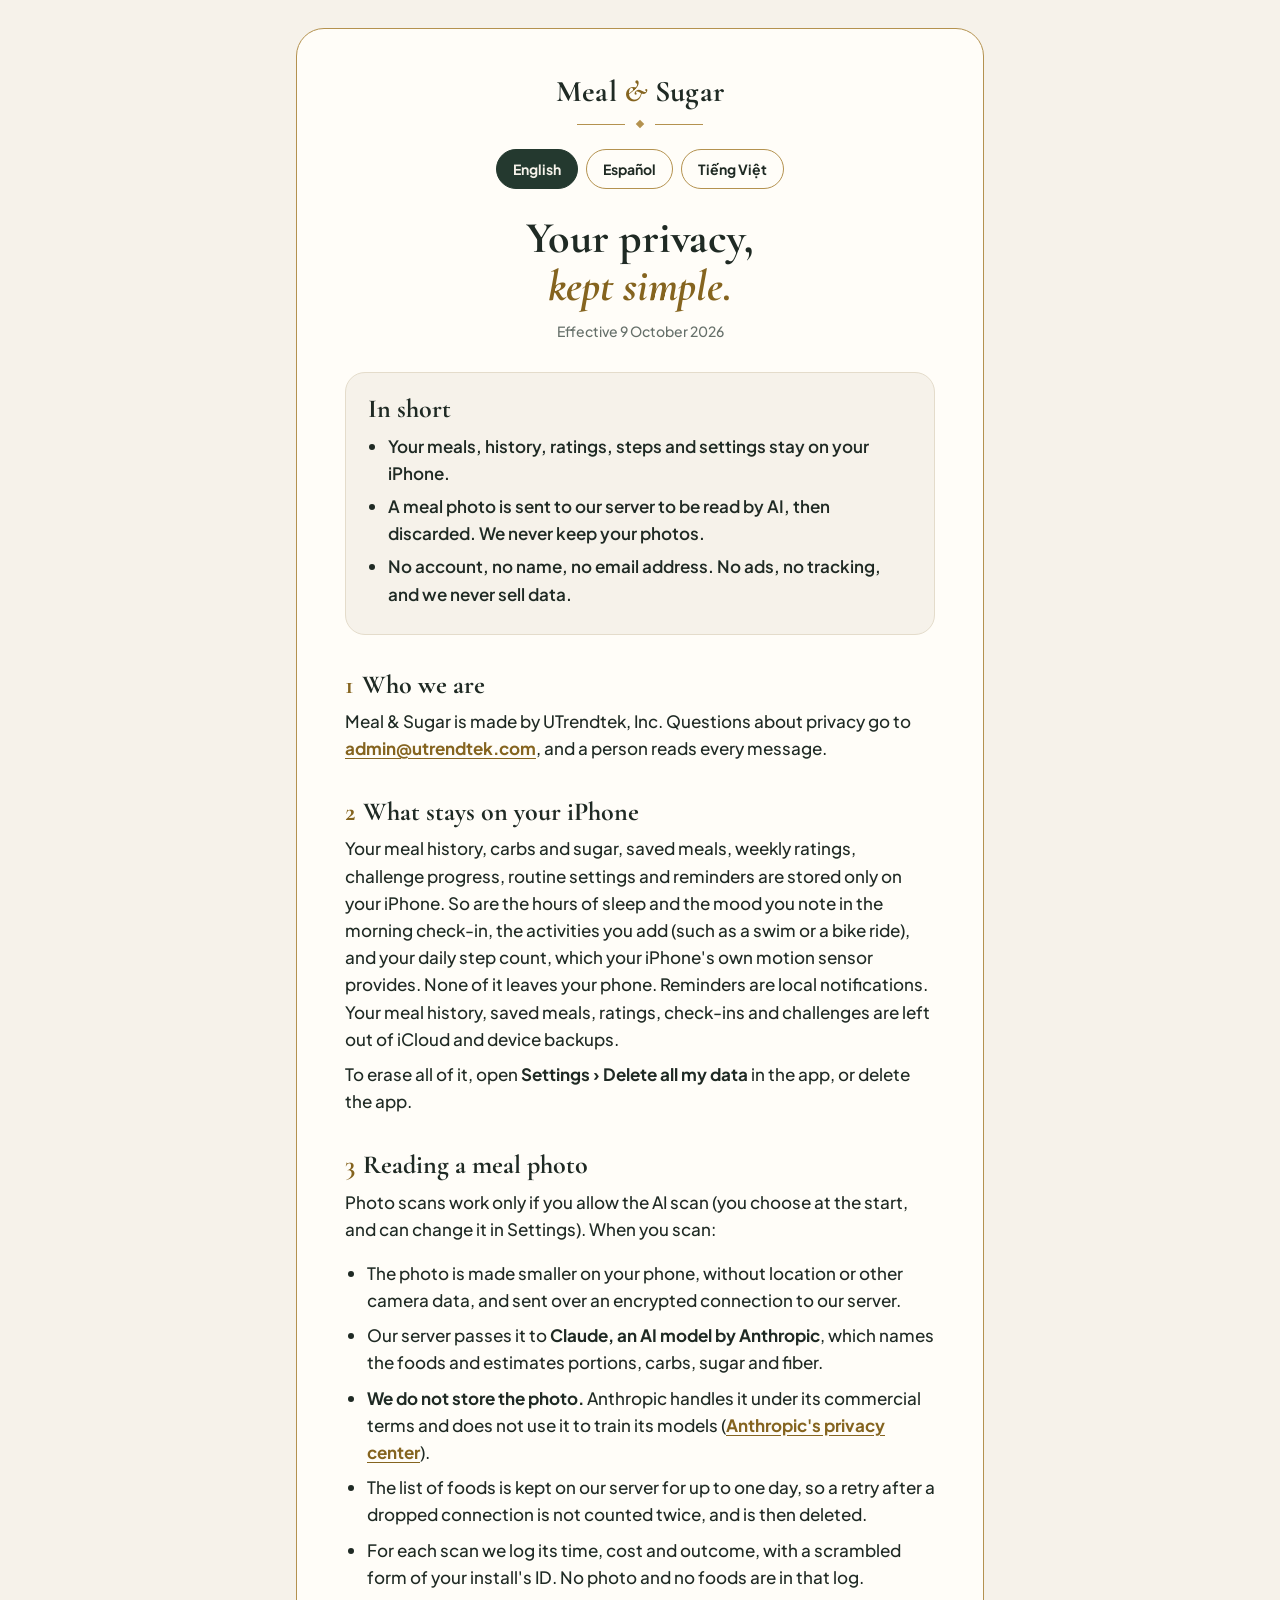
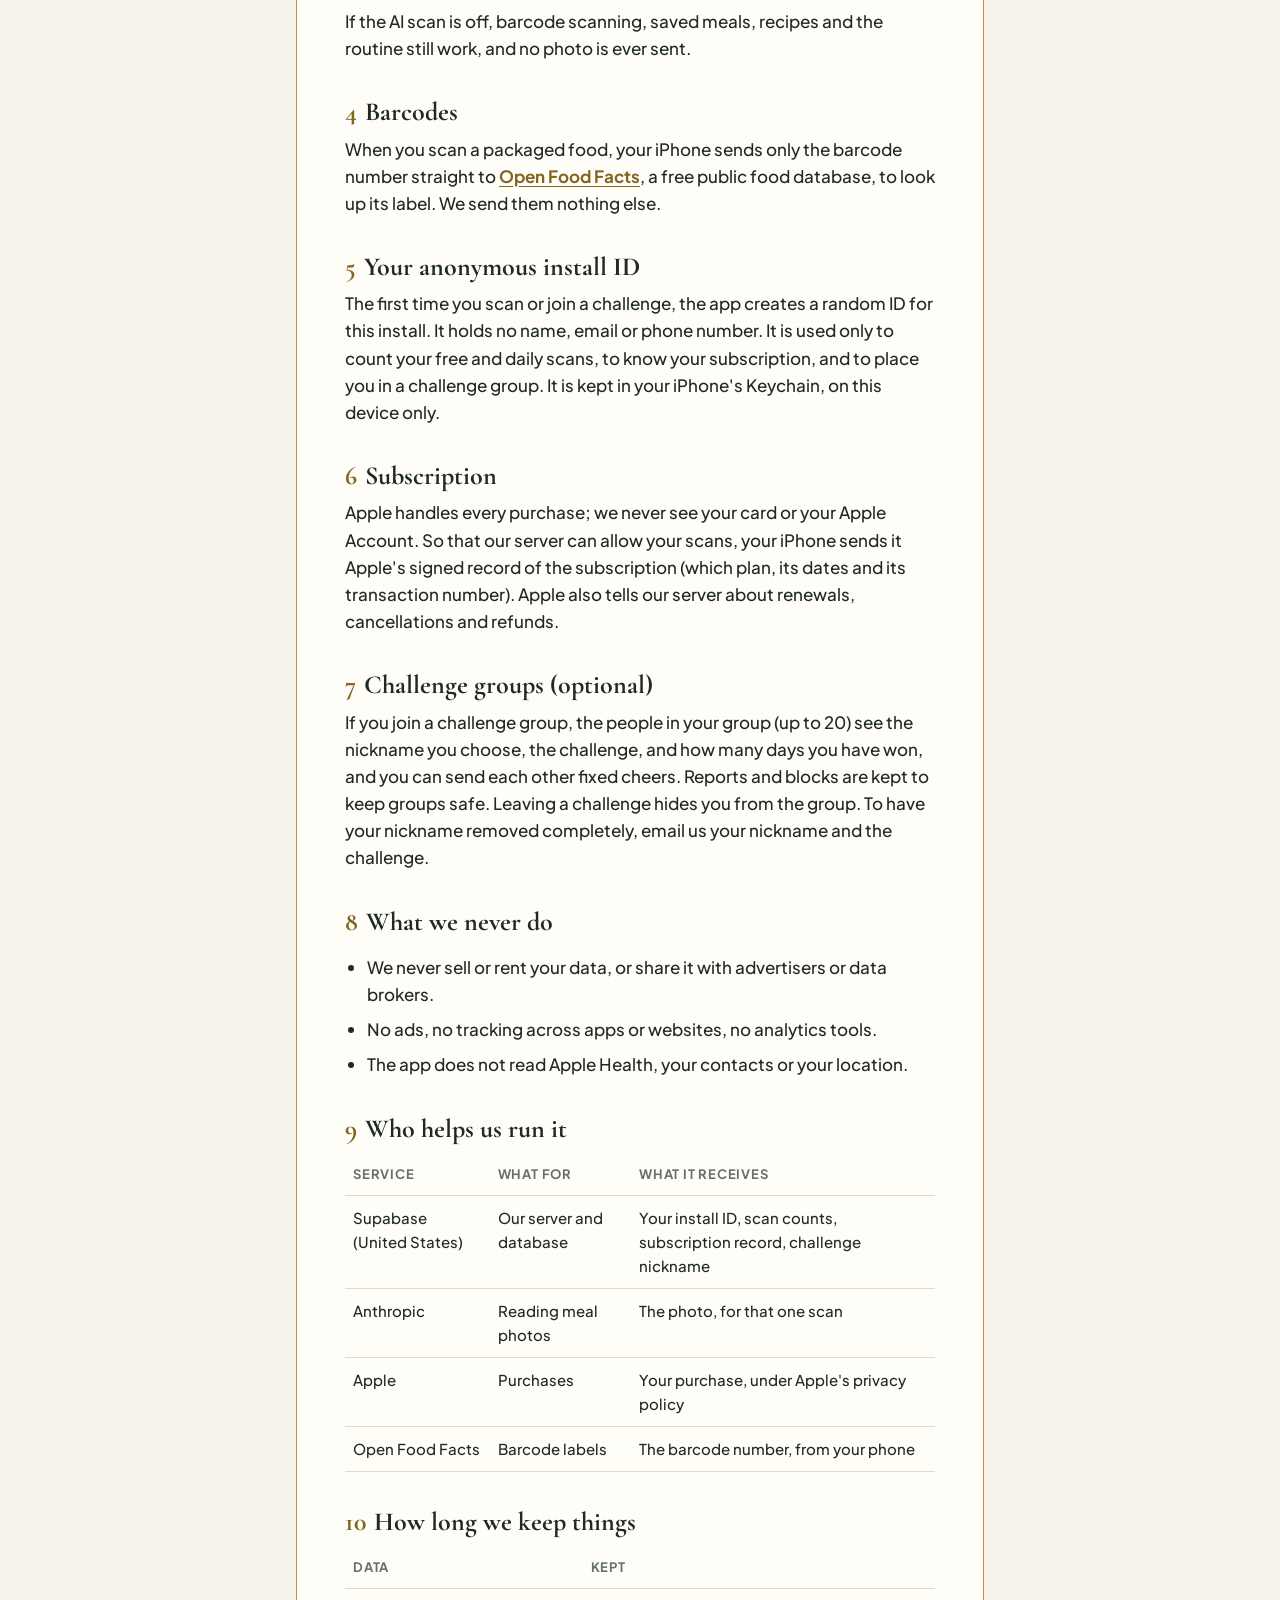
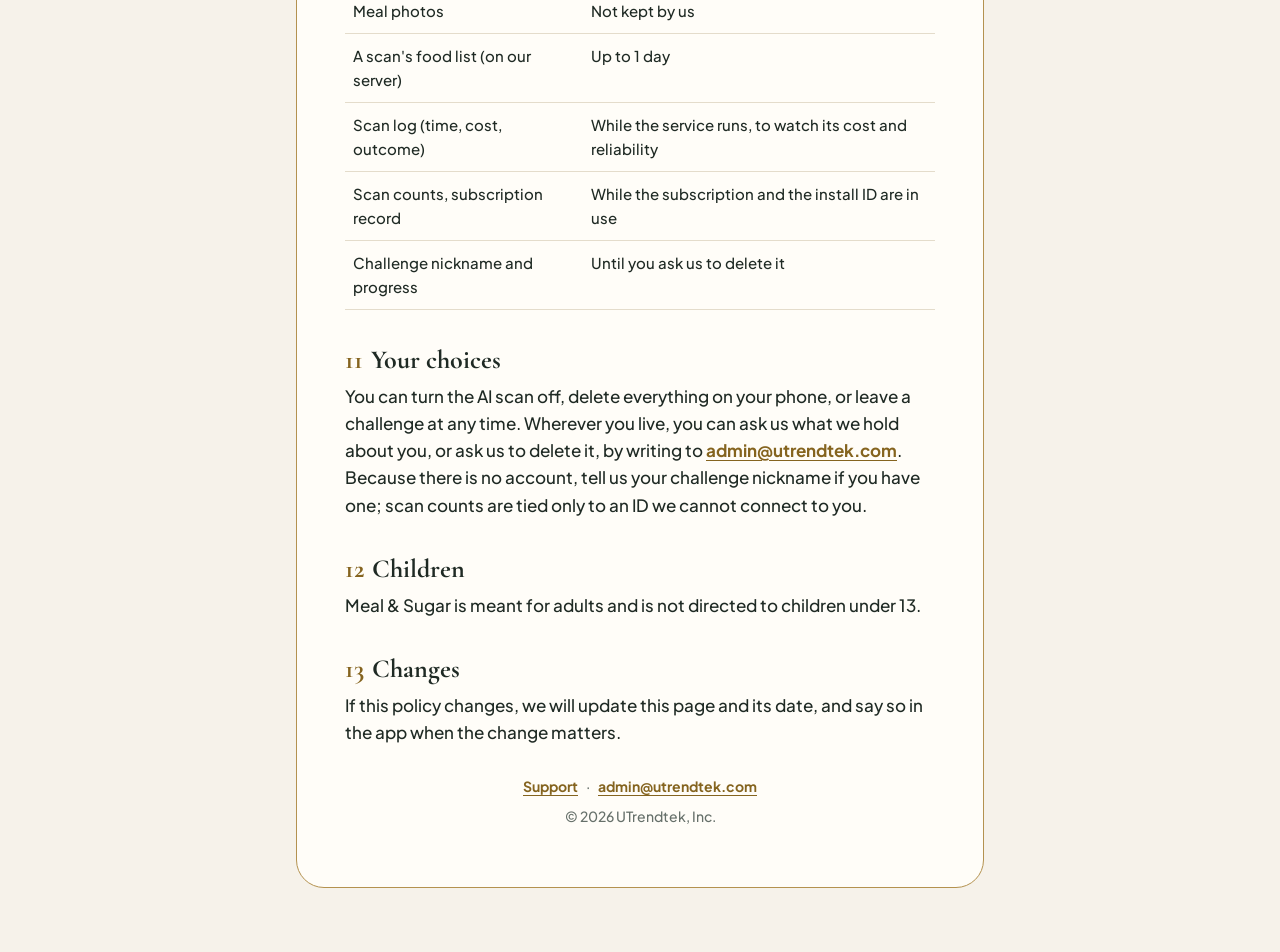
==== index.html @ cd270801 "Privacy: activities added by hand stay on the phone Co-Authored-By: Claude Opus 5.5 <noreply@anthrop" ====
<!doctype html>
<html lang="en">
<head>
<meta charset="utf-8">
<meta name="viewport" content="width=device-width, initial-scale=1">
<title>Meal & Sugar Privacy</title>
<meta name="description" content="How Meal & Sugar handles your meals, photos and purchases. Most of it never leaves your iPhone.">
<link rel="preconnect" href="https://fonts.googleapis.com">
<link rel="preconnect" href="https://fonts.gstatic.com" crossorigin>
<link href="https://fonts.googleapis.com/css2?family=Cormorant+Garamond:ital,wght@0,600;0,700;1,600;1,700&family=Plus+Jakarta+Sans:wght@500;600;700&display=swap" rel="stylesheet">
<link rel="stylesheet" href="style.css">
</head>
<body>
<main class="page">
<div class="frame">
  <p class="wordmark">Meal <span class="amp">&amp;</span> Sugar</p>
  <div class="ornament" aria-hidden="true"><span></span><i></i><span></span></div>

  <nav class="langs" aria-label="Language">
    <button type="button" data-lang="en" aria-pressed="true">English</button>
    <button type="button" data-lang="es" aria-pressed="false">Español</button>
    <button type="button" data-lang="vi" aria-pressed="false">Tiếng Việt</button>
  </nav>

  <!-- ============================ ENGLISH ============================ -->
  <article lang="en" data-lang="en">
    <h1>Your privacy, <em>kept simple.</em></h1>
    <p class="updated">Effective 9 October 2026</p>

    <section class="summary">
      <h2>In short</h2>
      <ul>
        <li>Your meals, history, ratings, steps and settings stay on your iPhone.</li>
        <li>A meal photo is sent to our server to be read by AI, then discarded. We never keep your photos.</li>
        <li>No account, no name, no email address. No ads, no tracking, and we never sell data.</li>
      </ul>
    </section>

    <h2><span class="n">1</span>Who we are</h2>
    <p>Meal &amp; Sugar is made by UTrendtek, Inc. Questions about privacy go to <a href="mailto:admin@utrendtek.com?subject=Meal%20%26%20Sugar%20privacy">admin@utrendtek.com</a>, and a person reads every message.</p>

    <h2><span class="n">2</span>What stays on your iPhone</h2>
    <p>Your meal history, carbs and sugar, saved meals, weekly ratings, challenge progress, routine settings and reminders are stored only on your iPhone. So are the hours of sleep and the mood you note in the morning check-in, the activities you add (such as a swim or a bike ride), and your daily step count, which your iPhone's own motion sensor provides. None of it leaves your phone. Reminders are local notifications. Your meal history, saved meals, ratings, check-ins and challenges are left out of iCloud and device backups.</p>
    <p>To erase all of it, open <strong>Settings › Delete all my data</strong> in the app, or delete the app.</p>

    <h2><span class="n">3</span>Reading a meal photo</h2>
    <p>Photo scans work only if you allow the AI scan (you choose at the start, and can change it in Settings). When you scan:</p>
    <ul>
      <li>The photo is made smaller on your phone, without location or other camera data, and sent over an encrypted connection to our server.</li>
      <li>Our server passes it to <strong>Claude, an AI model by Anthropic</strong>, which names the foods and estimates portions, carbs, sugar and fiber.</li>
      <li><strong>We do not store the photo.</strong> Anthropic handles it under its commercial terms and does not use it to train its models (<a href="https://privacy.anthropic.com" rel="noopener">Anthropic's privacy center</a>).</li>
      <li>The list of foods is kept on our server for up to one day, so a retry after a dropped connection is not counted twice, and is then deleted.</li>
      <li>For each scan we log its time, cost and outcome, with a scrambled form of your install's ID. No photo and no foods are in that log.</li>
    </ul>
    <p>If the AI scan is off, barcode scanning, saved meals, recipes and the routine still work, and no photo is ever sent.</p>

    <h2><span class="n">4</span>Barcodes</h2>
    <p>When you scan a packaged food, your iPhone sends only the barcode number straight to <a href="https://world.openfoodfacts.org/privacy" rel="noopener">Open Food Facts</a>, a free public food database, to look up its label. We send them nothing else.</p>

    <h2><span class="n">5</span>Your anonymous install ID</h2>
    <p>The first time you scan or join a challenge, the app creates a random ID for this install. It holds no name, email or phone number. It is used only to count your free and daily scans, to know your subscription, and to place you in a challenge group. It is kept in your iPhone's Keychain, on this device only.</p>

    <h2><span class="n">6</span>Subscription</h2>
    <p>Apple handles every purchase; we never see your card or your Apple Account. So that our server can allow your scans, your iPhone sends it Apple's signed record of the subscription (which plan, its dates and its transaction number). Apple also tells our server about renewals, cancellations and refunds.</p>

    <h2><span class="n">7</span>Challenge groups (optional)</h2>
    <p>If you join a challenge group, the people in your group (up to 20) see the nickname you choose, the challenge, and how many days you have won, and you can send each other fixed cheers. Reports and blocks are kept to keep groups safe. Leaving a challenge hides you from the group. To have your nickname removed completely, email us your nickname and the challenge.</p>

    <h2><span class="n">8</span>What we never do</h2>
    <ul>
      <li>We never sell or rent your data, or share it with advertisers or data brokers.</li>
      <li>No ads, no tracking across apps or websites, no analytics tools.</li>
      <li>The app does not read Apple Health, your contacts or your location.</li>
    </ul>

    <h2><span class="n">9</span>Who helps us run it</h2>
    <table>
      <tr><th>Service</th><th>What for</th><th>What it receives</th></tr>
      <tr><td>Supabase (United States)</td><td>Our server and database</td><td>Your install ID, scan counts, subscription record, challenge nickname</td></tr>
      <tr><td>Anthropic</td><td>Reading meal photos</td><td>The photo, for that one scan</td></tr>
      <tr><td>Apple</td><td>Purchases</td><td>Your purchase, under Apple's privacy policy</td></tr>
      <tr><td>Open Food Facts</td><td>Barcode labels</td><td>The barcode number, from your phone</td></tr>
    </table>

    <h2><span class="n">10</span>How long we keep things</h2>
    <table>
      <tr><th>Data</th><th>Kept</th></tr>
      <tr><td>Meal photos</td><td>Not kept by us</td></tr>
      <tr><td>A scan's food list (on our server)</td><td>Up to 1 day</td></tr>
      <tr><td>Scan log (time, cost, outcome)</td><td>While the service runs, to watch its cost and reliability</td></tr>
      <tr><td>Scan counts, subscription record</td><td>While the subscription and the install ID are in use</td></tr>
      <tr><td>Challenge nickname and progress</td><td>Until you ask us to delete it</td></tr>
    </table>

    <h2><span class="n">11</span>Your choices</h2>
    <p>You can turn the AI scan off, delete everything on your phone, or leave a challenge at any time. Wherever you live, you can ask us what we hold about you, or ask us to delete it, by writing to <a href="mailto:admin@utrendtek.com?subject=Meal%20%26%20Sugar%20privacy">admin@utrendtek.com</a>. Because there is no account, tell us your challenge nickname if you have one; scan counts are tied only to an ID we cannot connect to you.</p>

    <h2><span class="n">12</span>Children</h2>
    <p>Meal &amp; Sugar is meant for adults and is not directed to children under 13.</p>

    <h2><span class="n">13</span>Changes</h2>
    <p>If this policy changes, we will update this page and its date, and say so in the app when the change matters.</p>
  </article>

  <!-- ============================ ESPAÑOL ============================ -->
  <article lang="es" data-lang="es" hidden>
    <h1>Tu privacidad, <em>sin complicaciones.</em></h1>
    <p class="updated">Vigente desde el 9 de octubre de 2026</p>

    <section class="summary">
      <h2>En resumen</h2>
      <ul>
        <li>Tus comidas, historial, valoraciones, pasos y ajustes se quedan en tu iPhone.</li>
        <li>La foto de una comida se envía a nuestro servidor para que la lea una IA y luego se descarta. Nunca guardamos tus fotos.</li>
        <li>Sin cuenta, sin nombre, sin correo. Sin anuncios, sin rastreo, y nunca vendemos datos.</li>
      </ul>
    </section>

    <h2><span class="n">1</span>Quiénes somos</h2>
    <p>Meal &amp; Sugar es de UTrendtek, Inc. Escríbenos sobre privacidad a <a href="mailto:admin@utrendtek.com?subject=Meal%20%26%20Sugar%20privacidad">admin@utrendtek.com</a>; una persona lee cada mensaje.</p>

    <h2><span class="n">2</span>Lo que se queda en tu iPhone</h2>
    <p>Tu historial de comidas, carbohidratos y azúcar, comidas guardadas, valoraciones semanales, progreso en los retos, ajustes de la rutina y recordatorios se guardan solo en tu iPhone. También las horas de sueño y el ánimo que anotas en el registro de la mañana, las actividades que añades (como nadar o andar en bicicleta) y tus pasos del día, que cuenta el propio sensor de movimiento del iPhone. Nada de esto sale de tu teléfono. Los recordatorios son notificaciones locales. Tu historial, comidas guardadas, valoraciones, registros y retos quedan fuera de iCloud y de las copias de seguridad.</p>
    <p>Para borrarlo todo, abre <strong>Ajustes › Borrar todos mis datos</strong> en la app, o elimina la app.</p>

    <h2><span class="n">3</span>Cómo se lee la foto de una comida</h2>
    <p>El escaneo con foto solo funciona si permites el escaneo con IA (lo eliges al empezar y puedes cambiarlo en Ajustes). Al escanear:</p>
    <ul>
      <li>La foto se reduce en tu teléfono, sin ubicación ni otros datos de la cámara, y se envía cifrada a nuestro servidor.</li>
      <li>Nuestro servidor la pasa a <strong>Claude, un modelo de IA de Anthropic</strong>, que nombra los alimentos y estima porciones, carbohidratos, azúcar y fibra.</li>
      <li><strong>No guardamos la foto.</strong> Anthropic la trata según sus condiciones comerciales y no la usa para entrenar sus modelos (<a href="https://privacy.anthropic.com" rel="noopener">centro de privacidad de Anthropic</a>).</li>
      <li>La lista de alimentos se guarda en nuestro servidor hasta un día, para que un reintento tras una conexión perdida no cuente dos veces, y luego se borra.</li>
      <li>De cada escaneo registramos la hora, el costo y el resultado, con una forma cifrada del ID de tu instalación. Ese registro no contiene fotos ni alimentos.</li>
    </ul>
    <p>Si el escaneo con IA está desactivado, los códigos de barras, las comidas guardadas, las recetas y la rutina siguen funcionando, y nunca se envía una foto.</p>

    <h2><span class="n">4</span>Códigos de barras</h2>
    <p>Al escanear un alimento envasado, tu iPhone envía solo el número del código de barras directamente a <a href="https://world.openfoodfacts.org/privacy" rel="noopener">Open Food Facts</a>, una base de datos pública y gratuita, para consultar su etiqueta. No les enviamos nada más.</p>

    <h2><span class="n">5</span>Tu ID de instalación anónimo</h2>
    <p>La primera vez que escaneas o te unes a un reto, la app crea un ID aleatorio para esta instalación. No contiene nombre, correo ni teléfono. Solo sirve para contar tus escaneos gratuitos y diarios, reconocer tu suscripción y ubicarte en un grupo de reto. Se guarda en el Llavero de tu iPhone, solo en este dispositivo.</p>

    <h2><span class="n">6</span>Suscripción</h2>
    <p>Apple gestiona cada compra; nunca vemos tu tarjeta ni tu cuenta de Apple. Para que nuestro servidor permita tus escaneos, tu iPhone le envía el registro firmado por Apple de la suscripción (qué plan, sus fechas y su número de transacción). Apple también avisa a nuestro servidor de renovaciones, cancelaciones y reembolsos.</p>

    <h2><span class="n">7</span>Grupos de reto (opcional)</h2>
    <p>Si te unes a un grupo de reto, las personas de tu grupo (hasta 20) ven el apodo que elijas, el reto y cuántos días has ganado, y pueden enviarse ánimos predefinidos. Los reportes y bloqueos se guardan para mantener los grupos seguros. Al dejar un reto desapareces del grupo. Para borrar tu apodo por completo, escríbenos con tu apodo y el reto.</p>

    <h2><span class="n">8</span>Lo que nunca hacemos</h2>
    <ul>
      <li>Nunca vendemos ni alquilamos tus datos, ni los compartimos con anunciantes o intermediarios de datos.</li>
      <li>Sin anuncios, sin rastreo entre apps o sitios web, sin herramientas de analítica.</li>
      <li>La app no lee Salud de Apple, tus contactos ni tu ubicación.</li>
    </ul>

    <h2><span class="n">9</span>Quién nos ayuda a funcionar</h2>
    <table>
      <tr><th>Servicio</th><th>Para qué</th><th>Qué recibe</th></tr>
      <tr><td>Supabase (Estados Unidos)</td><td>Nuestro servidor y base de datos</td><td>Tu ID de instalación, conteo de escaneos, registro de suscripción, apodo del reto</td></tr>
      <tr><td>Anthropic</td><td>Leer fotos de comidas</td><td>La foto, solo para ese escaneo</td></tr>
      <tr><td>Apple</td><td>Compras</td><td>Tu compra, según la política de privacidad de Apple</td></tr>
      <tr><td>Open Food Facts</td><td>Etiquetas por código de barras</td><td>El número del código, desde tu teléfono</td></tr>
    </table>

    <h2><span class="n">10</span>Cuánto tiempo guardamos los datos</h2>
    <table>
      <tr><th>Dato</th><th>Se guarda</th></tr>
      <tr><td>Fotos de comidas</td><td>No las guardamos</td></tr>
      <tr><td>Lista de alimentos de un escaneo (en el servidor)</td><td>Hasta 1 día</td></tr>
      <tr><td>Registro de escaneos (hora, costo, resultado)</td><td>Mientras funcione el servicio, para vigilar su costo y fiabilidad</td></tr>
      <tr><td>Conteo de escaneos, registro de suscripción</td><td>Mientras la suscripción y el ID de instalación estén en uso</td></tr>
      <tr><td>Apodo y progreso del reto</td><td>Hasta que nos pidas borrarlo</td></tr>
    </table>

    <h2><span class="n">11</span>Tus opciones</h2>
    <p>Puedes desactivar el escaneo con IA, borrar todo lo que hay en tu teléfono o dejar un reto cuando quieras. Vivas donde vivas, puedes pedirnos qué datos tenemos sobre ti o que los borremos escribiendo a <a href="mailto:admin@utrendtek.com?subject=Meal%20%26%20Sugar%20privacidad">admin@utrendtek.com</a>. Como no hay cuenta, dinos tu apodo de reto si tienes uno; el conteo de escaneos solo está unido a un ID que no podemos relacionar contigo.</p>

    <h2><span class="n">12</span>Menores</h2>
    <p>Meal &amp; Sugar está pensada para adultos y no está dirigida a menores de 13 años.</p>

    <h2><span class="n">13</span>Cambios</h2>
    <p>Si esta política cambia, actualizaremos esta página y su fecha, y lo diremos en la app cuando el cambio sea importante.</p>
    <p class="note">Traducción del original en inglés; si hay diferencias, prevalece la versión en inglés.</p>
  </article>

  <!-- ============================ TIẾNG VIỆT ============================ -->
  <article lang="vi" data-lang="vi" hidden>
    <h1>Quyền riêng tư, <em>thật đơn giản.</em></h1>
    <p class="updated">Có hiệu lực từ ngày 9 tháng 10 năm 2026</p>

    <section class="summary">
      <h2>Tóm tắt</h2>
      <ul>
        <li>Bữa ăn, lịch sử, đánh giá, số bước và cài đặt của bạn ở lại trên iPhone của bạn.</li>
        <li>Ảnh bữa ăn được gửi đến máy chủ của chúng tôi để AI đọc, rồi bị bỏ đi. Chúng tôi không bao giờ giữ ảnh của bạn.</li>
        <li>Không tài khoản, không tên, không email. Không quảng cáo, không theo dõi, và không bao giờ bán dữ liệu.</li>
      </ul>
    </section>

    <h2><span class="n">1</span>Chúng tôi là ai</h2>
    <p>Meal &amp; Sugar do UTrendtek, Inc. làm ra. Mọi câu hỏi về quyền riêng tư xin gửi về <a href="mailto:admin@utrendtek.com?subject=Meal%20%26%20Sugar%20quy%E1%BB%81n%20ri%C3%AAng%20t%C6%B0">admin@utrendtek.com</a>; mỗi thư đều có người đọc.</p>

    <h2><span class="n">2</span>Những gì ở lại trên iPhone của bạn</h2>
    <p>Lịch sử bữa ăn, tinh bột và đường, bữa ăn đã lưu, đánh giá hằng tuần, tiến độ thử thách, cài đặt thói quen và lời nhắc chỉ được lưu trên iPhone của bạn. Số giờ ngủ và tâm trạng bạn ghi mỗi sáng, các hoạt động bạn thêm (như bơi hay đạp xe), cùng số bước mỗi ngày do cảm biến chuyển động của iPhone đếm, cũng vậy. Không gì trong số này rời khỏi điện thoại. Lời nhắc là thông báo ngay trên máy. Lịch sử bữa ăn, bữa ăn đã lưu, đánh giá, ghi chép buổi sáng và thử thách không được đưa vào iCloud hay bản sao lưu.</p>
    <p>Để xoá tất cả, mở <strong>Cài đặt › Xóa toàn bộ dữ liệu</strong> trong ứng dụng, hoặc xoá ứng dụng.</p>

    <h2><span class="n">3</span>Cách đọc ảnh bữa ăn</h2>
    <p>Quét bằng ảnh chỉ hoạt động khi bạn cho phép quét bằng AI (bạn chọn lúc bắt đầu và có thể đổi trong Cài đặt). Khi bạn quét:</p>
    <ul>
      <li>Ảnh được thu nhỏ ngay trên điện thoại, không kèm vị trí hay dữ liệu máy ảnh khác, rồi được gửi qua kết nối mã hoá đến máy chủ của chúng tôi.</li>
      <li>Máy chủ chuyển ảnh đến <strong>Claude, một mô hình AI của Anthropic</strong>, để gọi tên món ăn và ước tính khẩu phần, tinh bột, đường và chất xơ.</li>
      <li><strong>Chúng tôi không lưu ảnh.</strong> Anthropic xử lý ảnh theo điều khoản thương mại của họ và không dùng ảnh để huấn luyện mô hình (<a href="https://privacy.anthropic.com" rel="noopener">trung tâm quyền riêng tư của Anthropic</a>).</li>
      <li>Danh sách món ăn được giữ trên máy chủ tối đa một ngày, để khi mất kết nối và thử lại thì không bị tính hai lần, rồi bị xoá.</li>
      <li>Với mỗi lần quét, chúng tôi ghi lại thời gian, chi phí và kết quả, kèm mã cài đặt của bạn đã được mã hoá. Bản ghi đó không có ảnh và không có món ăn.</li>
    </ul>
    <p>Nếu tắt quét bằng AI, bạn vẫn quét mã vạch, dùng bữa ăn đã lưu, công thức và thói quen sau bữa ăn, và không ảnh nào được gửi đi.</p>

    <h2><span class="n">4</span>Mã vạch</h2>
    <p>Khi bạn quét thực phẩm đóng gói, iPhone chỉ gửi con số mã vạch thẳng đến <a href="https://world.openfoodfacts.org/privacy" rel="noopener">Open Food Facts</a>, một cơ sở dữ liệu thực phẩm công cộng miễn phí, để tra nhãn. Chúng tôi không gửi gì khác cho họ.</p>

    <h2><span class="n">5</span>Mã cài đặt ẩn danh</h2>
    <p>Lần đầu bạn quét hoặc tham gia thử thách, ứng dụng tạo một mã ngẫu nhiên cho lần cài đặt này. Mã này không có tên, email hay số điện thoại. Mã chỉ dùng để đếm lượt quét miễn phí và lượt quét mỗi ngày, nhận biết gói đăng ký của bạn, và xếp bạn vào một nhóm thử thách. Mã được giữ trong Chuỗi khoá (Keychain) của iPhone, chỉ trên máy này.</p>

    <h2><span class="n">6</span>Gói đăng ký</h2>
    <p>Apple xử lý mọi giao dịch mua; chúng tôi không bao giờ thấy thẻ hay tài khoản Apple của bạn. Để máy chủ cho phép bạn quét, iPhone gửi bản ghi gói đăng ký có chữ ký của Apple (gói nào, ngày tháng và số giao dịch). Apple cũng báo cho máy chủ của chúng tôi khi gói được gia hạn, huỷ hoặc hoàn tiền.</p>

    <h2><span class="n">7</span>Nhóm thử thách (tuỳ chọn)</h2>
    <p>Nếu bạn tham gia một nhóm thử thách, mọi người trong nhóm (tối đa 20 người) thấy biệt danh bạn chọn, thử thách và số ngày bạn đã thắng, và có thể gửi cho nhau những lời cổ vũ có sẵn. Báo cáo và chặn được lưu lại để giữ nhóm an toàn. Rời thử thách thì bạn không còn hiện trong nhóm. Muốn xoá hẳn biệt danh, hãy gửi email cho chúng tôi kèm biệt danh và tên thử thách.</p>

    <h2><span class="n">8</span>Những điều chúng tôi không bao giờ làm</h2>
    <ul>
      <li>Không bao giờ bán hay cho thuê dữ liệu của bạn, hay chia sẻ cho bên quảng cáo hoặc bên môi giới dữ liệu.</li>
      <li>Không quảng cáo, không theo dõi bạn qua ứng dụng hay trang web khác, không công cụ phân tích.</li>
      <li>Ứng dụng không đọc Sức khoẻ (Apple Health), danh bạ hay vị trí của bạn.</li>
    </ul>

    <h2><span class="n">9</span>Những dịch vụ giúp chúng tôi vận hành</h2>
    <table>
      <tr><th>Dịch vụ</th><th>Để làm gì</th><th>Nhận được gì</th></tr>
      <tr><td>Supabase (Hoa Kỳ)</td><td>Máy chủ và cơ sở dữ liệu</td><td>Mã cài đặt, số lượt quét, bản ghi gói đăng ký, biệt danh thử thách</td></tr>
      <tr><td>Anthropic</td><td>Đọc ảnh bữa ăn</td><td>Tấm ảnh, chỉ cho lần quét đó</td></tr>
      <tr><td>Apple</td><td>Mua gói đăng ký</td><td>Giao dịch của bạn, theo chính sách quyền riêng tư của Apple</td></tr>
      <tr><td>Open Food Facts</td><td>Tra nhãn theo mã vạch</td><td>Con số mã vạch, gửi từ điện thoại của bạn</td></tr>
    </table>

    <h2><span class="n">10</span>Chúng tôi giữ dữ liệu bao lâu</h2>
    <table>
      <tr><th>Dữ liệu</th><th>Thời gian giữ</th></tr>
      <tr><td>Ảnh bữa ăn</td><td>Chúng tôi không giữ</td></tr>
      <tr><td>Danh sách món của một lần quét (trên máy chủ)</td><td>Tối đa 1 ngày</td></tr>
      <tr><td>Nhật ký quét (thời gian, chi phí, kết quả)</td><td>Trong suốt thời gian dịch vụ hoạt động, để theo dõi chi phí và độ ổn định</td></tr>
      <tr><td>Số lượt quét, bản ghi gói đăng ký</td><td>Khi gói đăng ký và mã cài đặt còn được dùng</td></tr>
      <tr><td>Biệt danh và tiến độ thử thách</td><td>Cho đến khi bạn yêu cầu xoá</td></tr>
    </table>

    <h2><span class="n">11</span>Lựa chọn của bạn</h2>
    <p>Bạn có thể tắt quét bằng AI, xoá mọi thứ trên điện thoại, hoặc rời thử thách bất cứ lúc nào. Dù bạn sống ở đâu, bạn đều có thể hỏi chúng tôi đang giữ gì về bạn, hoặc yêu cầu xoá, bằng cách viết thư đến <a href="mailto:admin@utrendtek.com?subject=Meal%20%26%20Sugar%20quy%E1%BB%81n%20ri%C3%AAng%20t%C6%B0">admin@utrendtek.com</a>. Vì không có tài khoản, xin cho chúng tôi biết biệt danh thử thách nếu có; số lượt quét chỉ gắn với một mã mà chúng tôi không thể liên kết với bạn.</p>

    <h2><span class="n">12</span>Trẻ em</h2>
    <p>Meal &amp; Sugar dành cho người lớn và không hướng đến trẻ em dưới 13 tuổi.</p>

    <h2><span class="n">13</span>Thay đổi</h2>
    <p>Nếu chính sách này thay đổi, chúng tôi sẽ cập nhật trang này cùng ngày hiệu lực, và báo trong ứng dụng khi thay đổi quan trọng.</p>
    <p class="note">Bản dịch từ bản gốc tiếng Anh; nếu có khác biệt, bản tiếng Anh được áp dụng.</p>
  </article>

  <footer>
    <a href="support.html">Support</a> · <a href="mailto:admin@utrendtek.com">admin@utrendtek.com</a>
    <p>© 2026 UTrendtek, Inc.</p>
  </footer>
</div>
</main>
<script>
  (function () {
    var buttons = document.querySelectorAll(".langs button");
    function show(lang) {
      document.querySelectorAll("article[data-lang]").forEach(function (a) { a.hidden = a.dataset.lang !== lang; });
      buttons.forEach(function (b) { b.setAttribute("aria-pressed", String(b.dataset.lang === lang)); });
      document.documentElement.lang = lang;
    }
    buttons.forEach(function (b) {
      b.addEventListener("click", function () {
        show(b.dataset.lang);
        try { history.replaceState(null, "", "#" + b.dataset.lang); } catch (e) {}
      });
    });
    var wanted = (location.hash || "").slice(1) || (navigator.language || "en").slice(0, 2);
    show(["en", "es", "vi"].indexOf(wanted) >= 0 ? wanted : "en");
  })();
</script>
</body>
</html>
---- style.css ----
/* Meal & Sugar: the app's own look. Paper, deep green, gold for lines only;
   words in ink or deep gold (readable: 4.9:1 and up). */
:root {
  --paper: #F6F2EA;
  --card: #FFFDF8;
  --ink: #1F2A24;
  --ink2: #66706A;
  --accent: #24392F;
  --gold: #B4924F;
  --gold-text: #85641F;
  --rule: #E4DCCB;
}
@media (prefers-color-scheme: dark) {
  :root {
    --paper: #121614;
    --card: #1A201D;
    --ink: #EFE9DD;
    --ink2: #A9B1AB;
    --accent: #CFE0D4;
    --gold: #C9A865;
    --gold-text: #D8B872;
    --rule: #2C3430;
  }
}
* { box-sizing: border-box; }
html { -webkit-text-size-adjust: 100%; }
body {
  margin: 0;
  background: var(--paper);
  color: var(--ink);
  font: 500 17px/1.6 "Plus Jakarta Sans", -apple-system, system-ui, sans-serif;
}
.page { max-width: 720px; margin: 0 auto; padding: 28px 16px 64px; }
.frame {
  border: 1px solid var(--gold);
  border-radius: 28px;
  padding: 36px 24px 40px;
  background: var(--card);
}
@media (min-width: 640px) { .frame { padding: 48px 48px 52px; } }

.wordmark {
  font: 700 30px/1 "Cormorant Garamond", Georgia, serif;
  text-align: center;
  letter-spacing: 0.01em;
  margin: 0;
}
.wordmark .amp { color: var(--gold-text); font-style: italic; }
.ornament { display: flex; align-items: center; gap: 12px; justify-content: center; margin: 14px 0 0; }
.ornament span { height: 1px; width: 48px; background: var(--gold); }
.ornament i { width: 6px; height: 6px; transform: rotate(45deg); background: var(--gold); }

h1 {
  font: 700 44px/1.08 "Cormorant Garamond", Georgia, serif;
  text-align: center;
  margin: 26px 0 0;
}
h1 em { display: block; font-style: italic; color: var(--gold-text); }
.updated { text-align: center; color: var(--ink2); font-size: 14px; margin: 10px 0 0; }

.langs { display: flex; justify-content: center; gap: 8px; flex-wrap: wrap; margin: 22px 0 0; }
.langs button {
  font: 700 14px/1 "Plus Jakarta Sans", system-ui, sans-serif;
  color: var(--ink);
  background: transparent;
  border: 1px solid var(--gold);
  border-radius: 999px;
  padding: 10px 16px;
  min-height: 40px;
  cursor: pointer;
}
.langs button[aria-pressed="true"] { background: var(--accent); color: var(--paper); border-color: var(--accent); }

.summary {
  margin: 30px 0 0;
  padding: 20px 22px;
  border-radius: 20px;
  border: 1px solid var(--rule);
  background: var(--paper);
}
.summary h2 { margin-top: 0; }
.summary ul { margin: 0; padding-left: 20px; }
.summary li { margin: 6px 0; font-weight: 600; }

h2 {
  font: 700 26px/1.2 "Cormorant Garamond", Georgia, serif;
  margin: 34px 0 8px;
}
h2 .n { color: var(--gold-text); margin-right: 8px; }
p, li { margin: 8px 0; }
ul { padding-left: 22px; }
strong { font-weight: 700; }
a { color: var(--gold-text); font-weight: 700; text-underline-offset: 3px; }
table { width: 100%; border-collapse: collapse; margin: 10px 0; font-size: 15px; }
th, td { text-align: left; vertical-align: top; padding: 10px 8px; border-bottom: 1px solid var(--rule); }
th { font-weight: 700; color: var(--ink2); font-size: 13px; text-transform: uppercase; letter-spacing: 0.06em; }
.note { color: var(--ink2); font-size: 15px; }
footer { text-align: center; color: var(--ink2); font-size: 14px; margin-top: 28px; }
footer a { margin: 0 6px; }
[hidden] { display: none !important; }
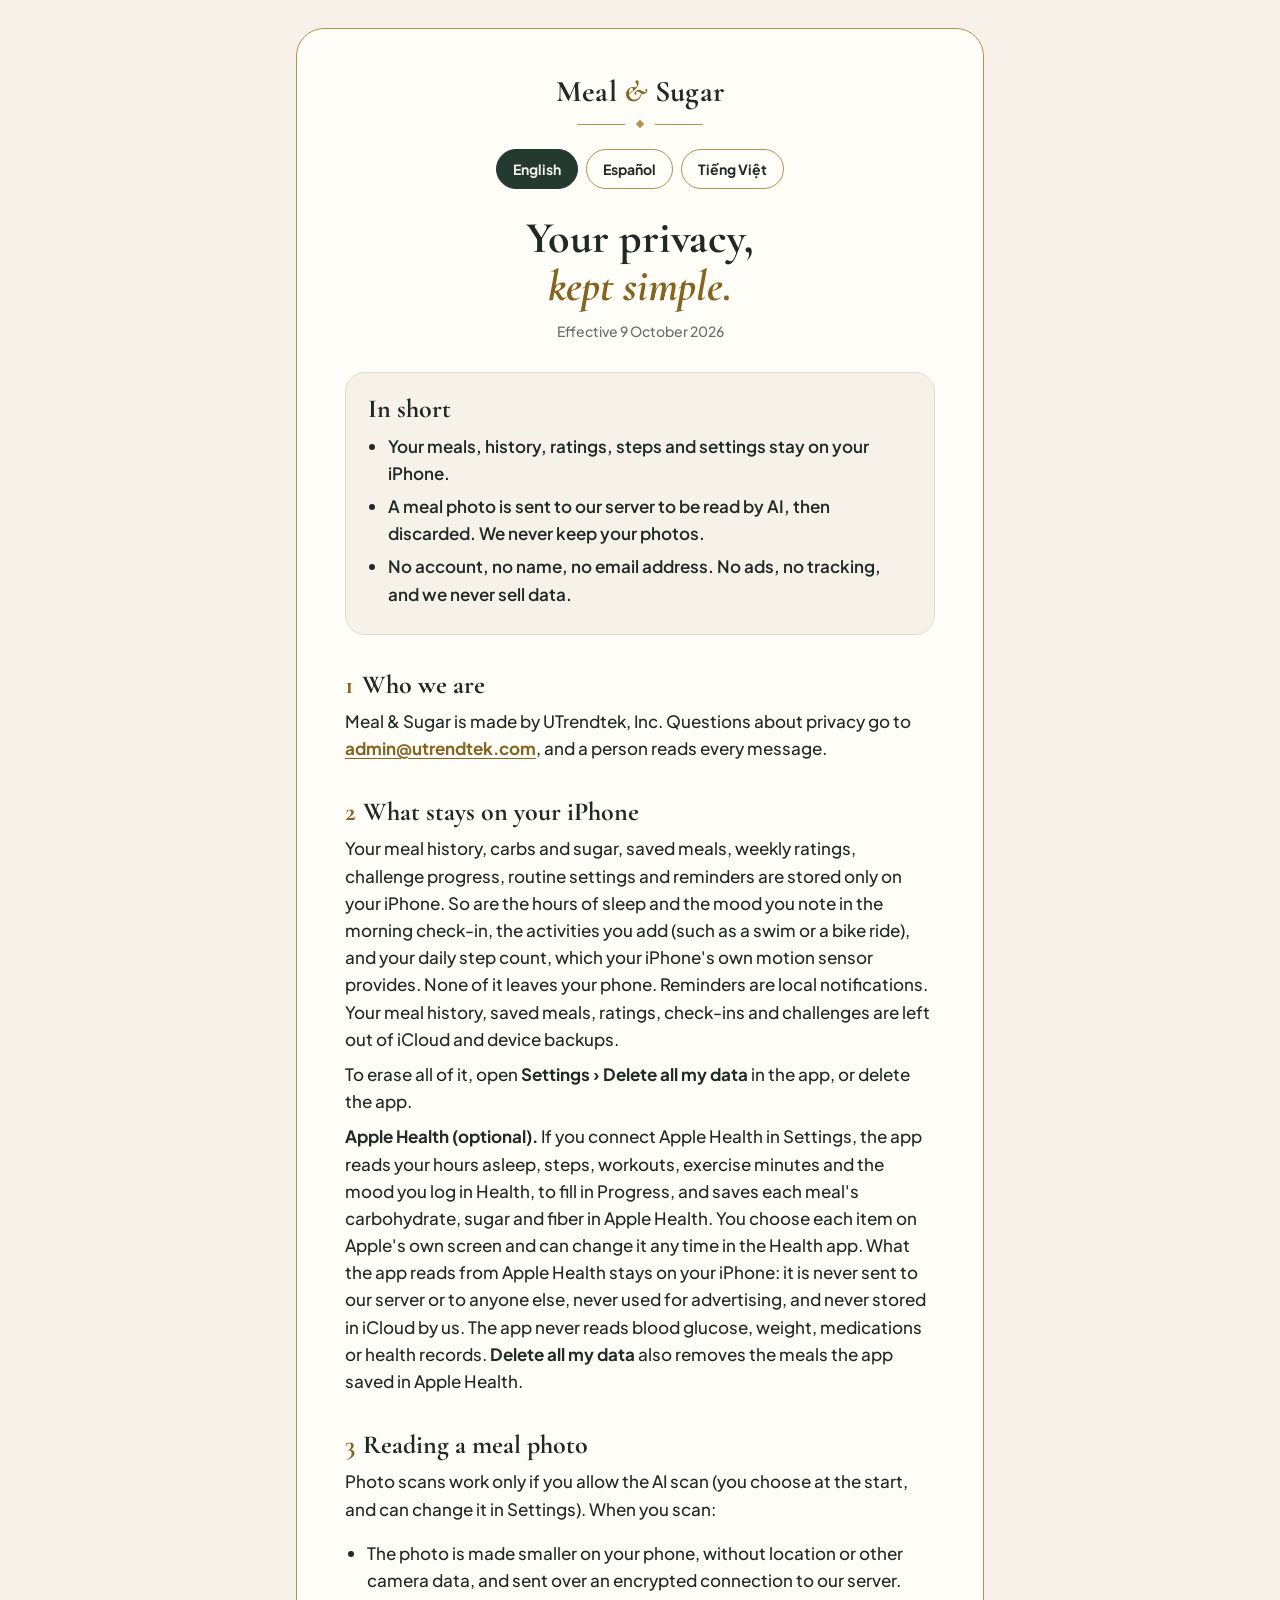
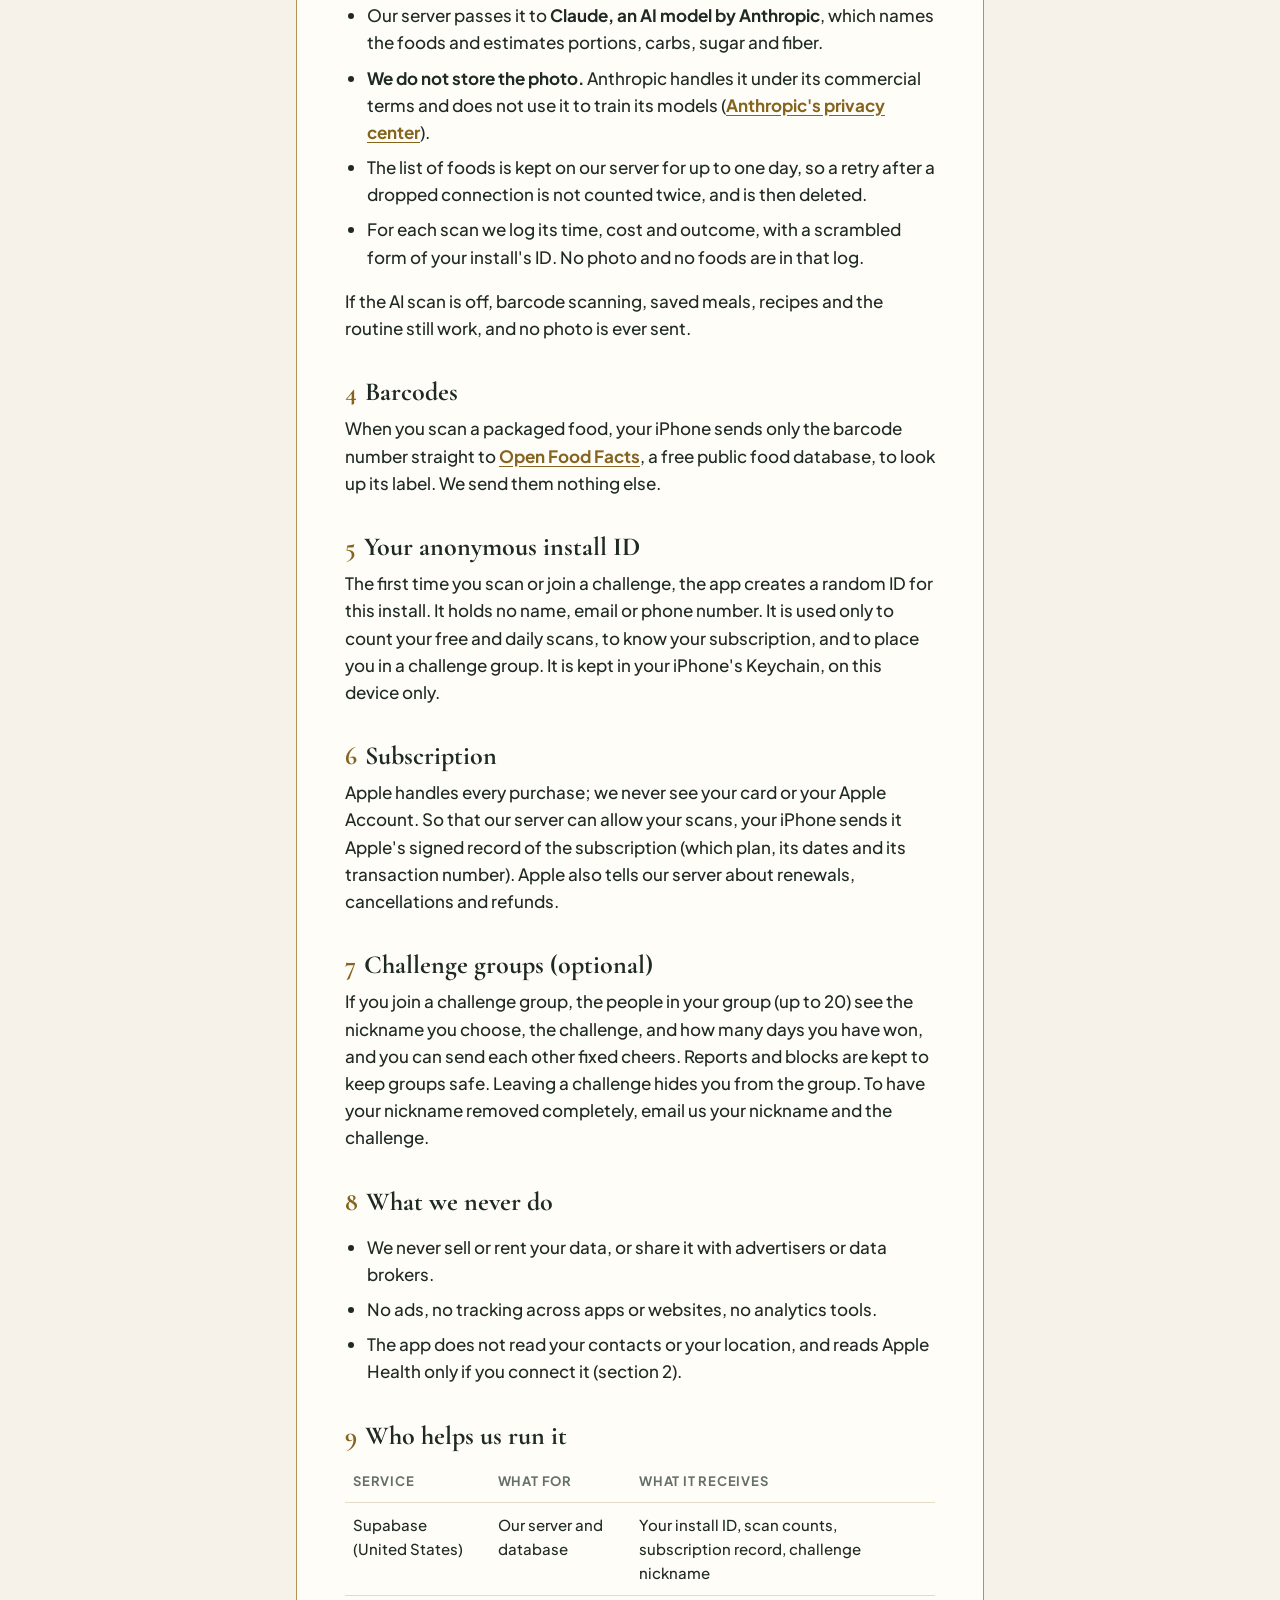
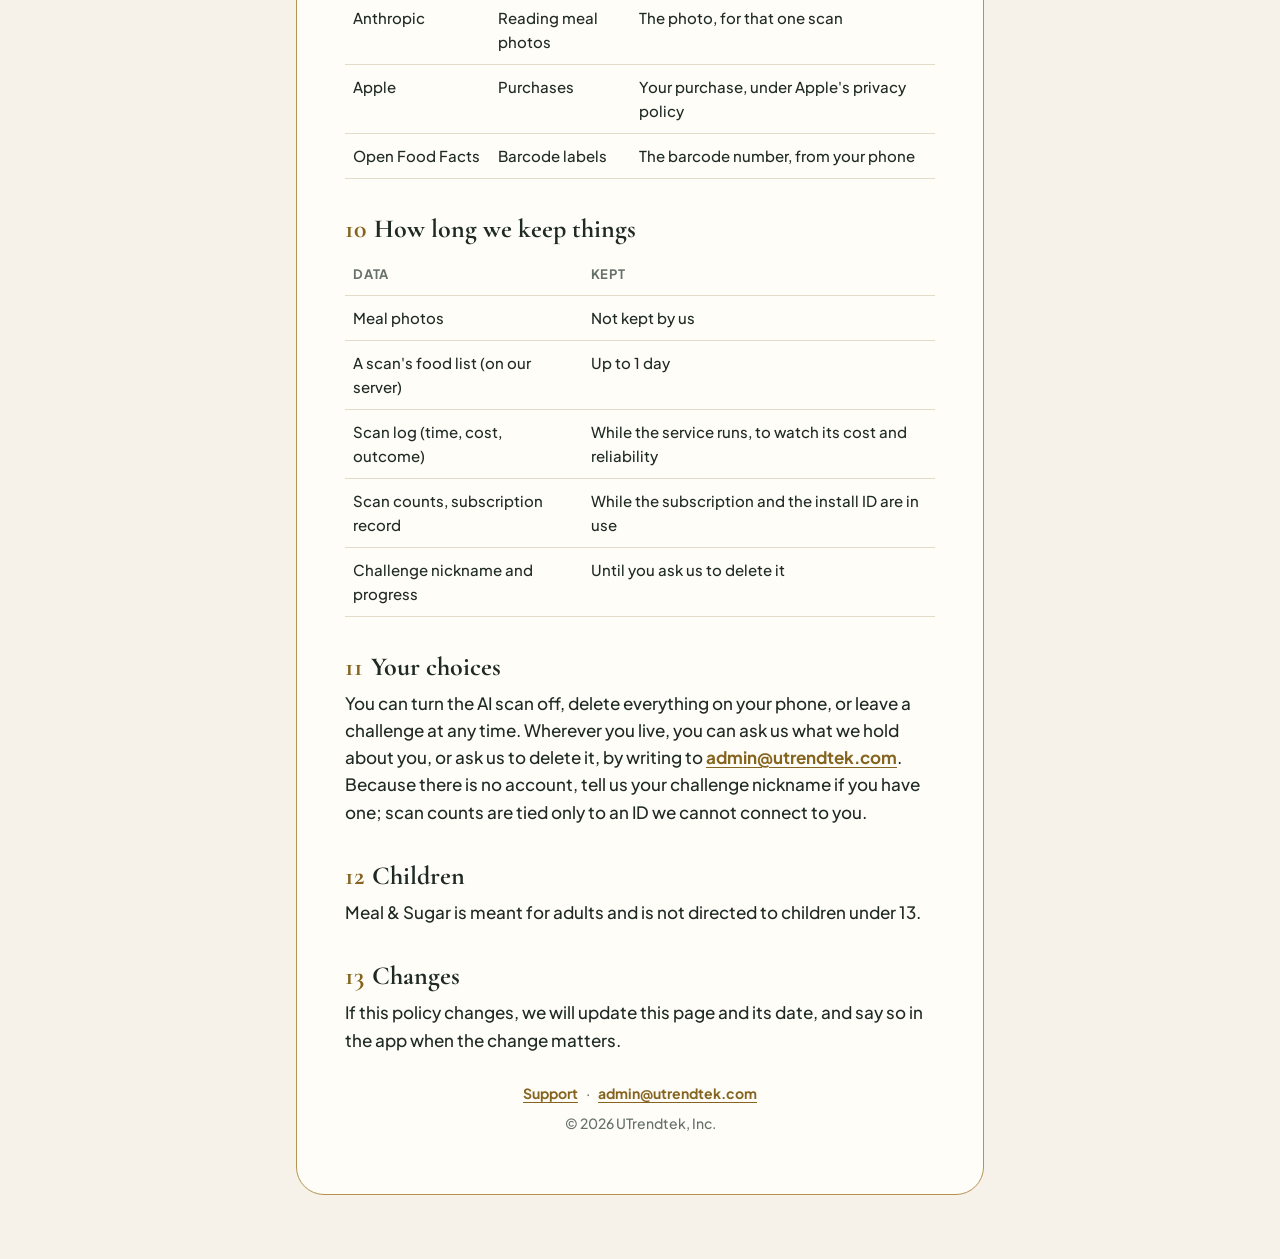
==== commit 66a8ce0e: "Privacy: Apple Health, optional — what is read, what is written, where it stays Co-Authored-By: Clau" ====
--- a/index.html
+++ b/index.html
@@ -42,6 +42,7 @@
     <h2><span class="n">2</span>What stays on your iPhone</h2>
     <p>Your meal history, carbs and sugar, saved meals, weekly ratings, challenge progress, routine settings and reminders are stored only on your iPhone. So are the hours of sleep and the mood you note in the morning check-in, the activities you add (such as a swim or a bike ride), and your daily step count, which your iPhone's own motion sensor provides. None of it leaves your phone. Reminders are local notifications. Your meal history, saved meals, ratings, check-ins and challenges are left out of iCloud and device backups.</p>
     <p>To erase all of it, open <strong>Settings › Delete all my data</strong> in the app, or delete the app.</p>
+    <p><strong>Apple Health (optional).</strong> If you connect Apple Health in Settings, the app reads your hours asleep, steps, workouts, exercise minutes and the mood you log in Health, to fill in Progress, and saves each meal's carbohydrate, sugar and fiber in Apple Health. You choose each item on Apple's own screen and can change it any time in the Health app. What the app reads from Apple Health stays on your iPhone: it is never sent to our server or to anyone else, never used for advertising, and never stored in iCloud by us. The app never reads blood glucose, weight, medications or health records. <strong>Delete all my data</strong> also removes the meals the app saved in Apple Health.</p>
 
     <h2><span class="n">3</span>Reading a meal photo</h2>
     <p>Photo scans work only if you allow the AI scan (you choose at the start, and can change it in Settings). When you scan:</p>
@@ -70,7 +71,7 @@
     <ul>
       <li>We never sell or rent your data, or share it with advertisers or data brokers.</li>
       <li>No ads, no tracking across apps or websites, no analytics tools.</li>
-      <li>The app does not read Apple Health, your contacts or your location.</li>
+      <li>The app does not read your contacts or your location, and reads Apple Health only if you connect it (section 2).</li>
     </ul>
 
     <h2><span class="n">9</span>Who helps us run it</h2>
@@ -122,6 +123,7 @@
     <h2><span class="n">2</span>Lo que se queda en tu iPhone</h2>
     <p>Tu historial de comidas, carbohidratos y azúcar, comidas guardadas, valoraciones semanales, progreso en los retos, ajustes de la rutina y recordatorios se guardan solo en tu iPhone. También las horas de sueño y el ánimo que anotas en el registro de la mañana, las actividades que añades (como nadar o andar en bicicleta) y tus pasos del día, que cuenta el propio sensor de movimiento del iPhone. Nada de esto sale de tu teléfono. Los recordatorios son notificaciones locales. Tu historial, comidas guardadas, valoraciones, registros y retos quedan fuera de iCloud y de las copias de seguridad.</p>
     <p>Para borrarlo todo, abre <strong>Ajustes › Borrar todos mis datos</strong> en la app, o elimina la app.</p>
+    <p><strong>Salud de Apple (opcional).</strong> Si conectas Salud de Apple en Ajustes, la app lee tus horas de sueño, pasos, entrenamientos, minutos de ejercicio y el ánimo que registras en Salud, para completar Progreso, y guarda los carbohidratos, el azúcar y la fibra de cada comida en Salud de Apple. Eliges cada dato en la pantalla de Apple y puedes cambiarlo cuando quieras en la app Salud. Lo que la app lee de Salud de Apple se queda en tu iPhone: nunca se envía a nuestro servidor ni a nadie más, nunca se usa para publicidad y nunca lo guardamos en iCloud. La app nunca lee glucosa en sangre, peso, medicamentos ni historiales médicos. <strong>Borrar todos mis datos</strong> también quita las comidas que la app guardó en Salud de Apple.</p>
 
     <h2><span class="n">3</span>Cómo se lee la foto de una comida</h2>
     <p>El escaneo con foto solo funciona si permites el escaneo con IA (lo eliges al empezar y puedes cambiarlo en Ajustes). Al escanear:</p>
@@ -150,7 +152,7 @@
     <ul>
       <li>Nunca vendemos ni alquilamos tus datos, ni los compartimos con anunciantes o intermediarios de datos.</li>
       <li>Sin anuncios, sin rastreo entre apps o sitios web, sin herramientas de analítica.</li>
-      <li>La app no lee Salud de Apple, tus contactos ni tu ubicación.</li>
+      <li>La app no lee tus contactos ni tu ubicación, y lee Salud de Apple solo si la conectas (sección 2).</li>
     </ul>
 
     <h2><span class="n">9</span>Quién nos ayuda a funcionar</h2>
@@ -203,6 +205,7 @@
     <h2><span class="n">2</span>Những gì ở lại trên iPhone của bạn</h2>
     <p>Lịch sử bữa ăn, tinh bột và đường, bữa ăn đã lưu, đánh giá hằng tuần, tiến độ thử thách, cài đặt thói quen và lời nhắc chỉ được lưu trên iPhone của bạn. Số giờ ngủ và tâm trạng bạn ghi mỗi sáng, các hoạt động bạn thêm (như bơi hay đạp xe), cùng số bước mỗi ngày do cảm biến chuyển động của iPhone đếm, cũng vậy. Không gì trong số này rời khỏi điện thoại. Lời nhắc là thông báo ngay trên máy. Lịch sử bữa ăn, bữa ăn đã lưu, đánh giá, ghi chép buổi sáng và thử thách không được đưa vào iCloud hay bản sao lưu.</p>
     <p>Để xoá tất cả, mở <strong>Cài đặt › Xóa toàn bộ dữ liệu</strong> trong ứng dụng, hoặc xoá ứng dụng.</p>
+    <p><strong>Sức khỏe của Apple (tuỳ chọn).</strong> Nếu bạn kết nối Sức khỏe trong Cài đặt, ứng dụng đọc số giờ ngủ, số bước, bài tập, số phút vận động và tâm trạng bạn ghi trong Sức khỏe, để điền phần Tiến bộ, và lưu tinh bột, đường, chất xơ của mỗi bữa vào Sức khỏe. Bạn chọn từng mục trên màn hình của Apple và có thể đổi bất cứ lúc nào trong ứng dụng Sức khỏe. Những gì ứng dụng đọc từ Sức khỏe ở lại trên iPhone: không bao giờ gửi đến máy chủ của chúng tôi hay bất kỳ ai, không dùng cho quảng cáo, và chúng tôi không lưu lên iCloud. Ứng dụng không bao giờ đọc đường huyết, cân nặng, thuốc hay hồ sơ bệnh án. <strong>Xóa toàn bộ dữ liệu</strong> cũng xoá các bữa ăn mà ứng dụng đã lưu vào Sức khỏe.</p>
 
     <h2><span class="n">3</span>Cách đọc ảnh bữa ăn</h2>
     <p>Quét bằng ảnh chỉ hoạt động khi bạn cho phép quét bằng AI (bạn chọn lúc bắt đầu và có thể đổi trong Cài đặt). Khi bạn quét:</p>
@@ -231,7 +234,7 @@
     <ul>
       <li>Không bao giờ bán hay cho thuê dữ liệu của bạn, hay chia sẻ cho bên quảng cáo hoặc bên môi giới dữ liệu.</li>
       <li>Không quảng cáo, không theo dõi bạn qua ứng dụng hay trang web khác, không công cụ phân tích.</li>
-      <li>Ứng dụng không đọc Sức khoẻ (Apple Health), danh bạ hay vị trí của bạn.</li>
+      <li>Ứng dụng không đọc danh bạ hay vị trí của bạn, và chỉ đọc Sức khỏe (Apple Health) khi bạn kết nối (mục 2).</li>
     </ul>
 
     <h2><span class="n">9</span>Những dịch vụ giúp chúng tôi vận hành</h2>
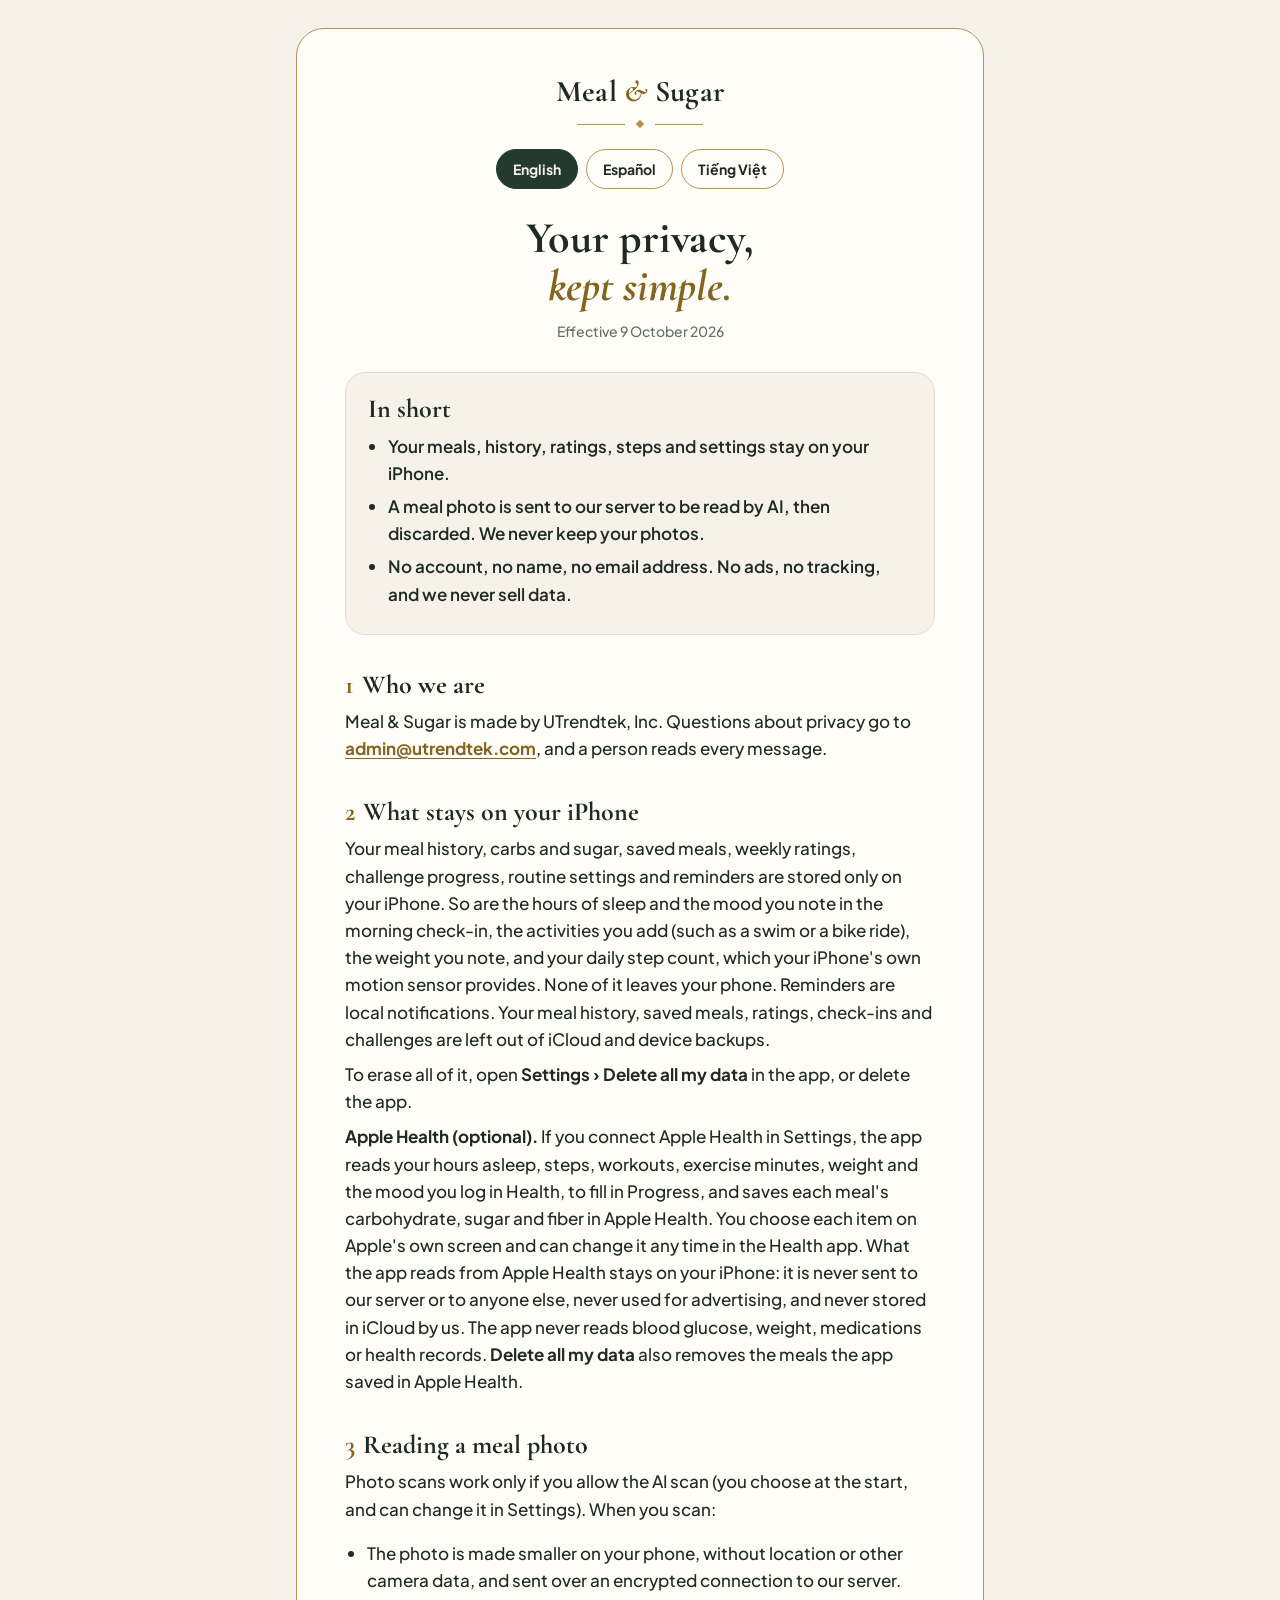
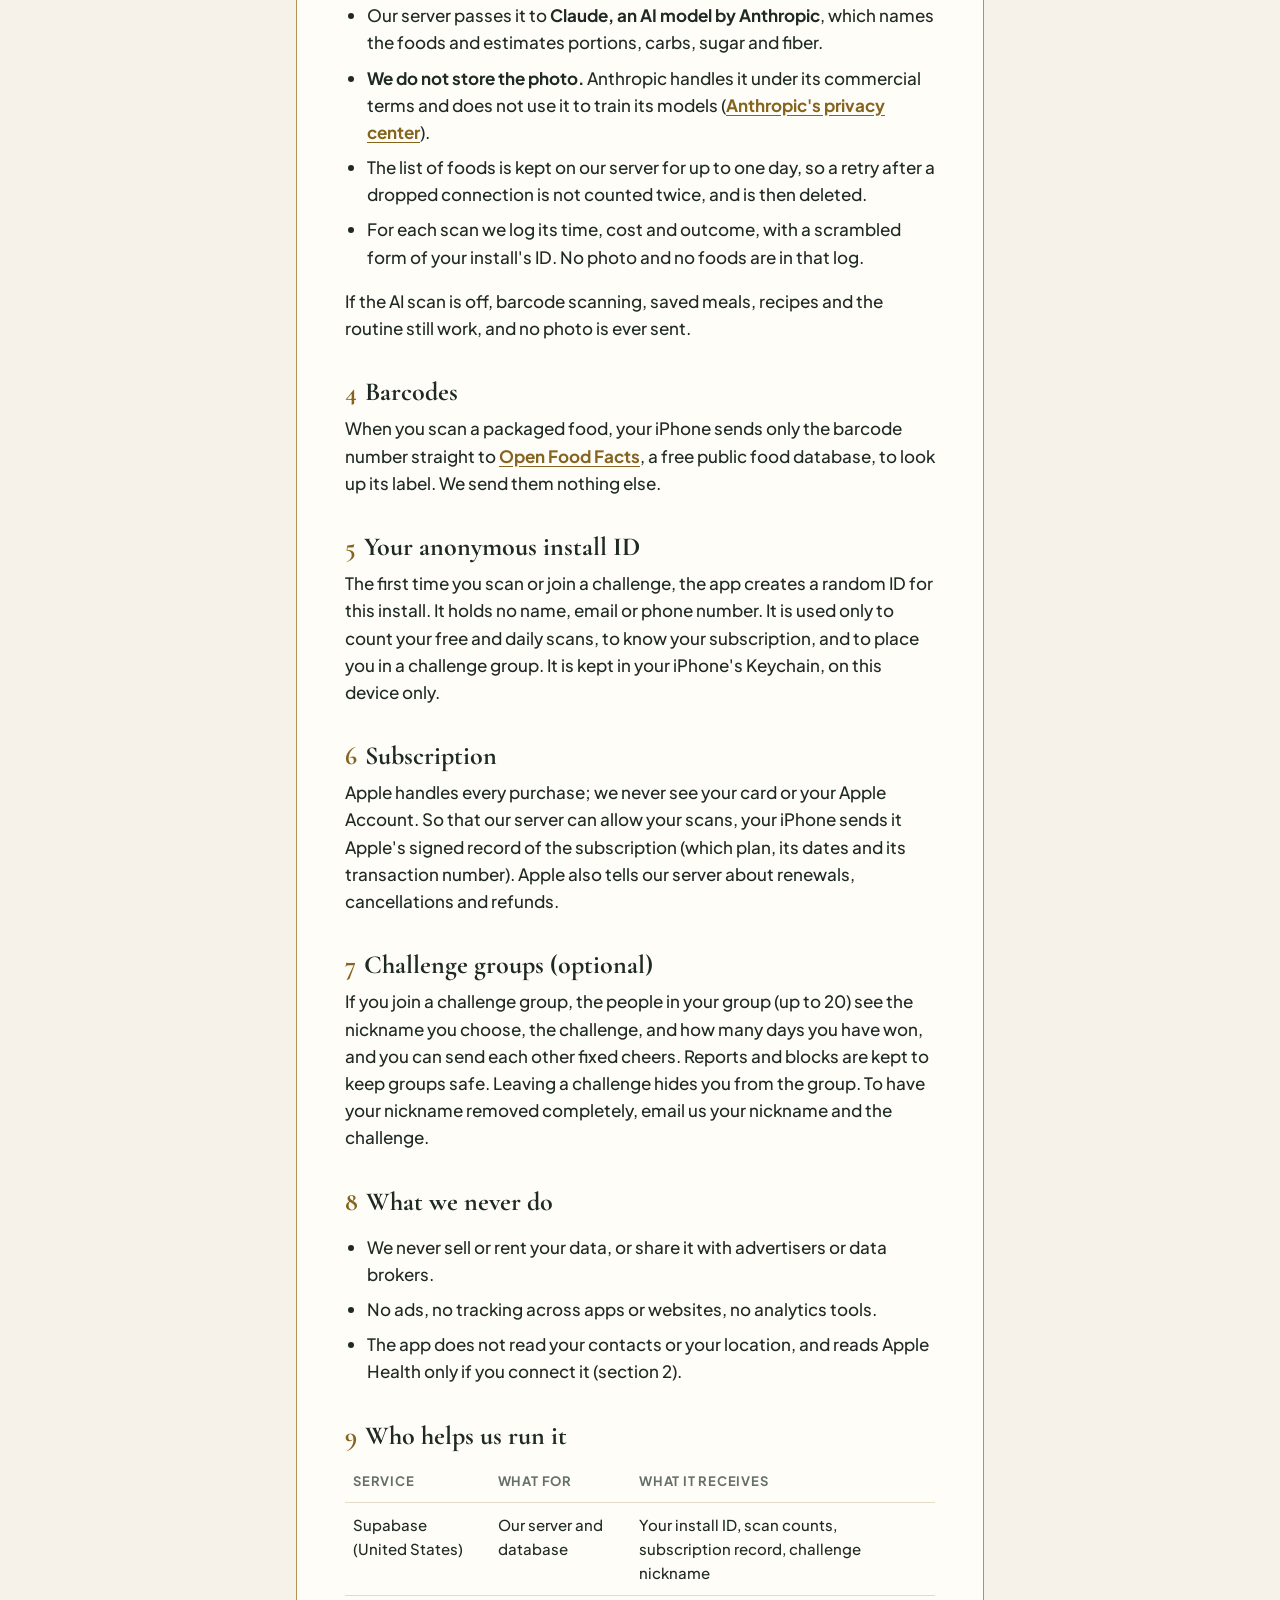
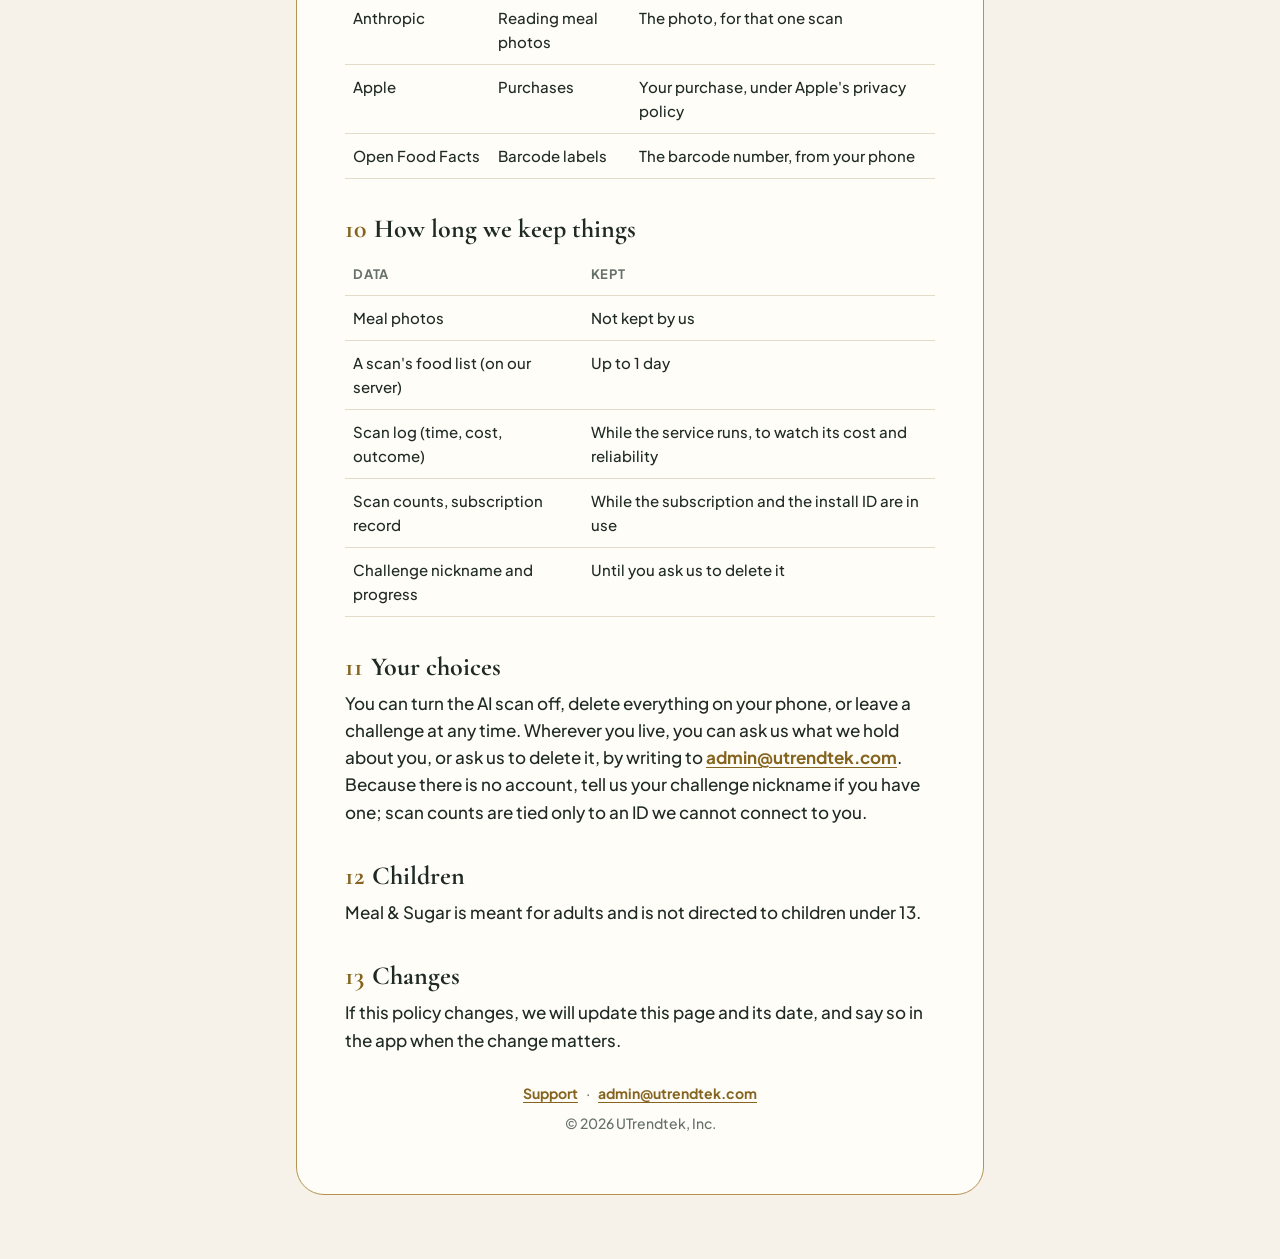
==== commit fa2a35cc: "Privacy: weight (typed or from Apple Health) stays on the phone Co-Authored-By: Claude Opus 5.5 <nor" ====
--- a/index.html
+++ b/index.html
@@ -40,9 +40,9 @@
     <p>Meal &amp; Sugar is made by UTrendtek, Inc. Questions about privacy go to <a href="mailto:admin@utrendtek.com?subject=Meal%20%26%20Sugar%20privacy">admin@utrendtek.com</a>, and a person reads every message.</p>
 
     <h2><span class="n">2</span>What stays on your iPhone</h2>
-    <p>Your meal history, carbs and sugar, saved meals, weekly ratings, challenge progress, routine settings and reminders are stored only on your iPhone. So are the hours of sleep and the mood you note in the morning check-in, the activities you add (such as a swim or a bike ride), and your daily step count, which your iPhone's own motion sensor provides. None of it leaves your phone. Reminders are local notifications. Your meal history, saved meals, ratings, check-ins and challenges are left out of iCloud and device backups.</p>
+    <p>Your meal history, carbs and sugar, saved meals, weekly ratings, challenge progress, routine settings and reminders are stored only on your iPhone. So are the hours of sleep and the mood you note in the morning check-in, the activities you add (such as a swim or a bike ride), the weight you note, and your daily step count, which your iPhone's own motion sensor provides. None of it leaves your phone. Reminders are local notifications. Your meal history, saved meals, ratings, check-ins and challenges are left out of iCloud and device backups.</p>
     <p>To erase all of it, open <strong>Settings › Delete all my data</strong> in the app, or delete the app.</p>
-    <p><strong>Apple Health (optional).</strong> If you connect Apple Health in Settings, the app reads your hours asleep, steps, workouts, exercise minutes and the mood you log in Health, to fill in Progress, and saves each meal's carbohydrate, sugar and fiber in Apple Health. You choose each item on Apple's own screen and can change it any time in the Health app. What the app reads from Apple Health stays on your iPhone: it is never sent to our server or to anyone else, never used for advertising, and never stored in iCloud by us. The app never reads blood glucose, weight, medications or health records. <strong>Delete all my data</strong> also removes the meals the app saved in Apple Health.</p>
+    <p><strong>Apple Health (optional).</strong> If you connect Apple Health in Settings, the app reads your hours asleep, steps, workouts, exercise minutes, weight and the mood you log in Health, to fill in Progress, and saves each meal's carbohydrate, sugar and fiber in Apple Health. You choose each item on Apple's own screen and can change it any time in the Health app. What the app reads from Apple Health stays on your iPhone: it is never sent to our server or to anyone else, never used for advertising, and never stored in iCloud by us. The app never reads blood glucose, weight, medications or health records. <strong>Delete all my data</strong> also removes the meals the app saved in Apple Health.</p>
 
     <h2><span class="n">3</span>Reading a meal photo</h2>
     <p>Photo scans work only if you allow the AI scan (you choose at the start, and can change it in Settings). When you scan:</p>
@@ -121,9 +121,9 @@
     <p>Meal &amp; Sugar es de UTrendtek, Inc. Escríbenos sobre privacidad a <a href="mailto:admin@utrendtek.com?subject=Meal%20%26%20Sugar%20privacidad">admin@utrendtek.com</a>; una persona lee cada mensaje.</p>
 
     <h2><span class="n">2</span>Lo que se queda en tu iPhone</h2>
-    <p>Tu historial de comidas, carbohidratos y azúcar, comidas guardadas, valoraciones semanales, progreso en los retos, ajustes de la rutina y recordatorios se guardan solo en tu iPhone. También las horas de sueño y el ánimo que anotas en el registro de la mañana, las actividades que añades (como nadar o andar en bicicleta) y tus pasos del día, que cuenta el propio sensor de movimiento del iPhone. Nada de esto sale de tu teléfono. Los recordatorios son notificaciones locales. Tu historial, comidas guardadas, valoraciones, registros y retos quedan fuera de iCloud y de las copias de seguridad.</p>
+    <p>Tu historial de comidas, carbohidratos y azúcar, comidas guardadas, valoraciones semanales, progreso en los retos, ajustes de la rutina y recordatorios se guardan solo en tu iPhone. También las horas de sueño y el ánimo que anotas en el registro de la mañana, las actividades que añades (como nadar o andar en bicicleta), el peso que anotas y tus pasos del día, que cuenta el propio sensor de movimiento del iPhone. Nada de esto sale de tu teléfono. Los recordatorios son notificaciones locales. Tu historial, comidas guardadas, valoraciones, registros y retos quedan fuera de iCloud y de las copias de seguridad.</p>
     <p>Para borrarlo todo, abre <strong>Ajustes › Borrar todos mis datos</strong> en la app, o elimina la app.</p>
-    <p><strong>Salud de Apple (opcional).</strong> Si conectas Salud de Apple en Ajustes, la app lee tus horas de sueño, pasos, entrenamientos, minutos de ejercicio y el ánimo que registras en Salud, para completar Progreso, y guarda los carbohidratos, el azúcar y la fibra de cada comida en Salud de Apple. Eliges cada dato en la pantalla de Apple y puedes cambiarlo cuando quieras en la app Salud. Lo que la app lee de Salud de Apple se queda en tu iPhone: nunca se envía a nuestro servidor ni a nadie más, nunca se usa para publicidad y nunca lo guardamos en iCloud. La app nunca lee glucosa en sangre, peso, medicamentos ni historiales médicos. <strong>Borrar todos mis datos</strong> también quita las comidas que la app guardó en Salud de Apple.</p>
+    <p><strong>Salud de Apple (opcional).</strong> Si conectas Salud de Apple en Ajustes, la app lee tus horas de sueño, pasos, entrenamientos, minutos de ejercicio, peso y el ánimo que registras en Salud, para completar Progreso, y guarda los carbohidratos, el azúcar y la fibra de cada comida en Salud de Apple. Eliges cada dato en la pantalla de Apple y puedes cambiarlo cuando quieras en la app Salud. Lo que la app lee de Salud de Apple se queda en tu iPhone: nunca se envía a nuestro servidor ni a nadie más, nunca se usa para publicidad y nunca lo guardamos en iCloud. La app nunca lee glucosa en sangre, peso, medicamentos ni historiales médicos. <strong>Borrar todos mis datos</strong> también quita las comidas que la app guardó en Salud de Apple.</p>
 
     <h2><span class="n">3</span>Cómo se lee la foto de una comida</h2>
     <p>El escaneo con foto solo funciona si permites el escaneo con IA (lo eliges al empezar y puedes cambiarlo en Ajustes). Al escanear:</p>
@@ -203,9 +203,9 @@
     <p>Meal &amp; Sugar do UTrendtek, Inc. làm ra. Mọi câu hỏi về quyền riêng tư xin gửi về <a href="mailto:admin@utrendtek.com?subject=Meal%20%26%20Sugar%20quy%E1%BB%81n%20ri%C3%AAng%20t%C6%B0">admin@utrendtek.com</a>; mỗi thư đều có người đọc.</p>
 
     <h2><span class="n">2</span>Những gì ở lại trên iPhone của bạn</h2>
-    <p>Lịch sử bữa ăn, tinh bột và đường, bữa ăn đã lưu, đánh giá hằng tuần, tiến độ thử thách, cài đặt thói quen và lời nhắc chỉ được lưu trên iPhone của bạn. Số giờ ngủ và tâm trạng bạn ghi mỗi sáng, các hoạt động bạn thêm (như bơi hay đạp xe), cùng số bước mỗi ngày do cảm biến chuyển động của iPhone đếm, cũng vậy. Không gì trong số này rời khỏi điện thoại. Lời nhắc là thông báo ngay trên máy. Lịch sử bữa ăn, bữa ăn đã lưu, đánh giá, ghi chép buổi sáng và thử thách không được đưa vào iCloud hay bản sao lưu.</p>
+    <p>Lịch sử bữa ăn, tinh bột và đường, bữa ăn đã lưu, đánh giá hằng tuần, tiến độ thử thách, cài đặt thói quen và lời nhắc chỉ được lưu trên iPhone của bạn. Số giờ ngủ và tâm trạng bạn ghi mỗi sáng, các hoạt động bạn thêm (như bơi hay đạp xe), cân nặng bạn ghi, cùng số bước mỗi ngày do cảm biến chuyển động của iPhone đếm, cũng vậy. Không gì trong số này rời khỏi điện thoại. Lời nhắc là thông báo ngay trên máy. Lịch sử bữa ăn, bữa ăn đã lưu, đánh giá, ghi chép buổi sáng và thử thách không được đưa vào iCloud hay bản sao lưu.</p>
     <p>Để xoá tất cả, mở <strong>Cài đặt › Xóa toàn bộ dữ liệu</strong> trong ứng dụng, hoặc xoá ứng dụng.</p>
-    <p><strong>Sức khỏe của Apple (tuỳ chọn).</strong> Nếu bạn kết nối Sức khỏe trong Cài đặt, ứng dụng đọc số giờ ngủ, số bước, bài tập, số phút vận động và tâm trạng bạn ghi trong Sức khỏe, để điền phần Tiến bộ, và lưu tinh bột, đường, chất xơ của mỗi bữa vào Sức khỏe. Bạn chọn từng mục trên màn hình của Apple và có thể đổi bất cứ lúc nào trong ứng dụng Sức khỏe. Những gì ứng dụng đọc từ Sức khỏe ở lại trên iPhone: không bao giờ gửi đến máy chủ của chúng tôi hay bất kỳ ai, không dùng cho quảng cáo, và chúng tôi không lưu lên iCloud. Ứng dụng không bao giờ đọc đường huyết, cân nặng, thuốc hay hồ sơ bệnh án. <strong>Xóa toàn bộ dữ liệu</strong> cũng xoá các bữa ăn mà ứng dụng đã lưu vào Sức khỏe.</p>
+    <p><strong>Sức khỏe của Apple (tuỳ chọn).</strong> Nếu bạn kết nối Sức khỏe trong Cài đặt, ứng dụng đọc số giờ ngủ, số bước, bài tập, số phút vận động, cân nặng và tâm trạng bạn ghi trong Sức khỏe, để điền phần Tiến bộ, và lưu tinh bột, đường, chất xơ của mỗi bữa vào Sức khỏe. Bạn chọn từng mục trên màn hình của Apple và có thể đổi bất cứ lúc nào trong ứng dụng Sức khỏe. Những gì ứng dụng đọc từ Sức khỏe ở lại trên iPhone: không bao giờ gửi đến máy chủ của chúng tôi hay bất kỳ ai, không dùng cho quảng cáo, và chúng tôi không lưu lên iCloud. Ứng dụng không bao giờ đọc đường huyết, cân nặng, thuốc hay hồ sơ bệnh án. <strong>Xóa toàn bộ dữ liệu</strong> cũng xoá các bữa ăn mà ứng dụng đã lưu vào Sức khỏe.</p>
 
     <h2><span class="n">3</span>Cách đọc ảnh bữa ăn</h2>
     <p>Quét bằng ảnh chỉ hoạt động khi bạn cho phép quét bằng AI (bạn chọn lúc bắt đầu và có thể đổi trong Cài đặt). Khi bạn quét:</p>
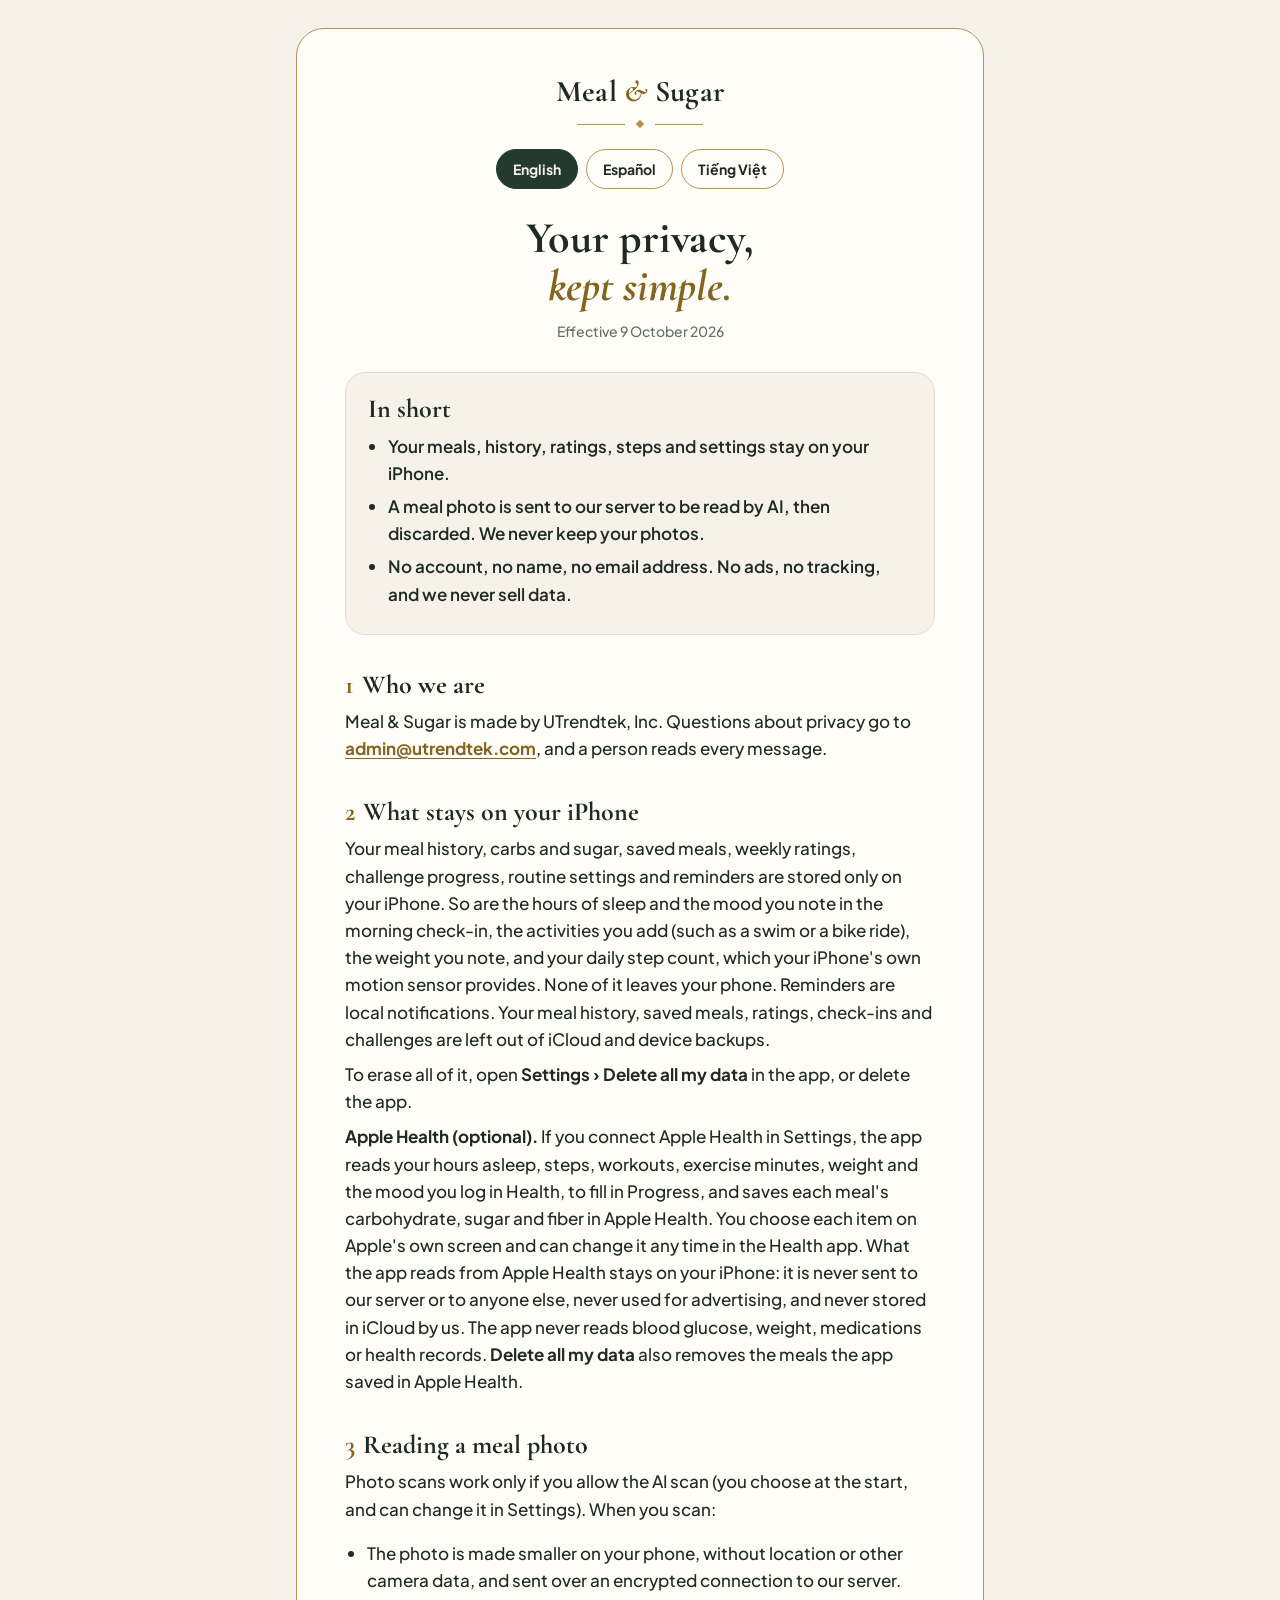
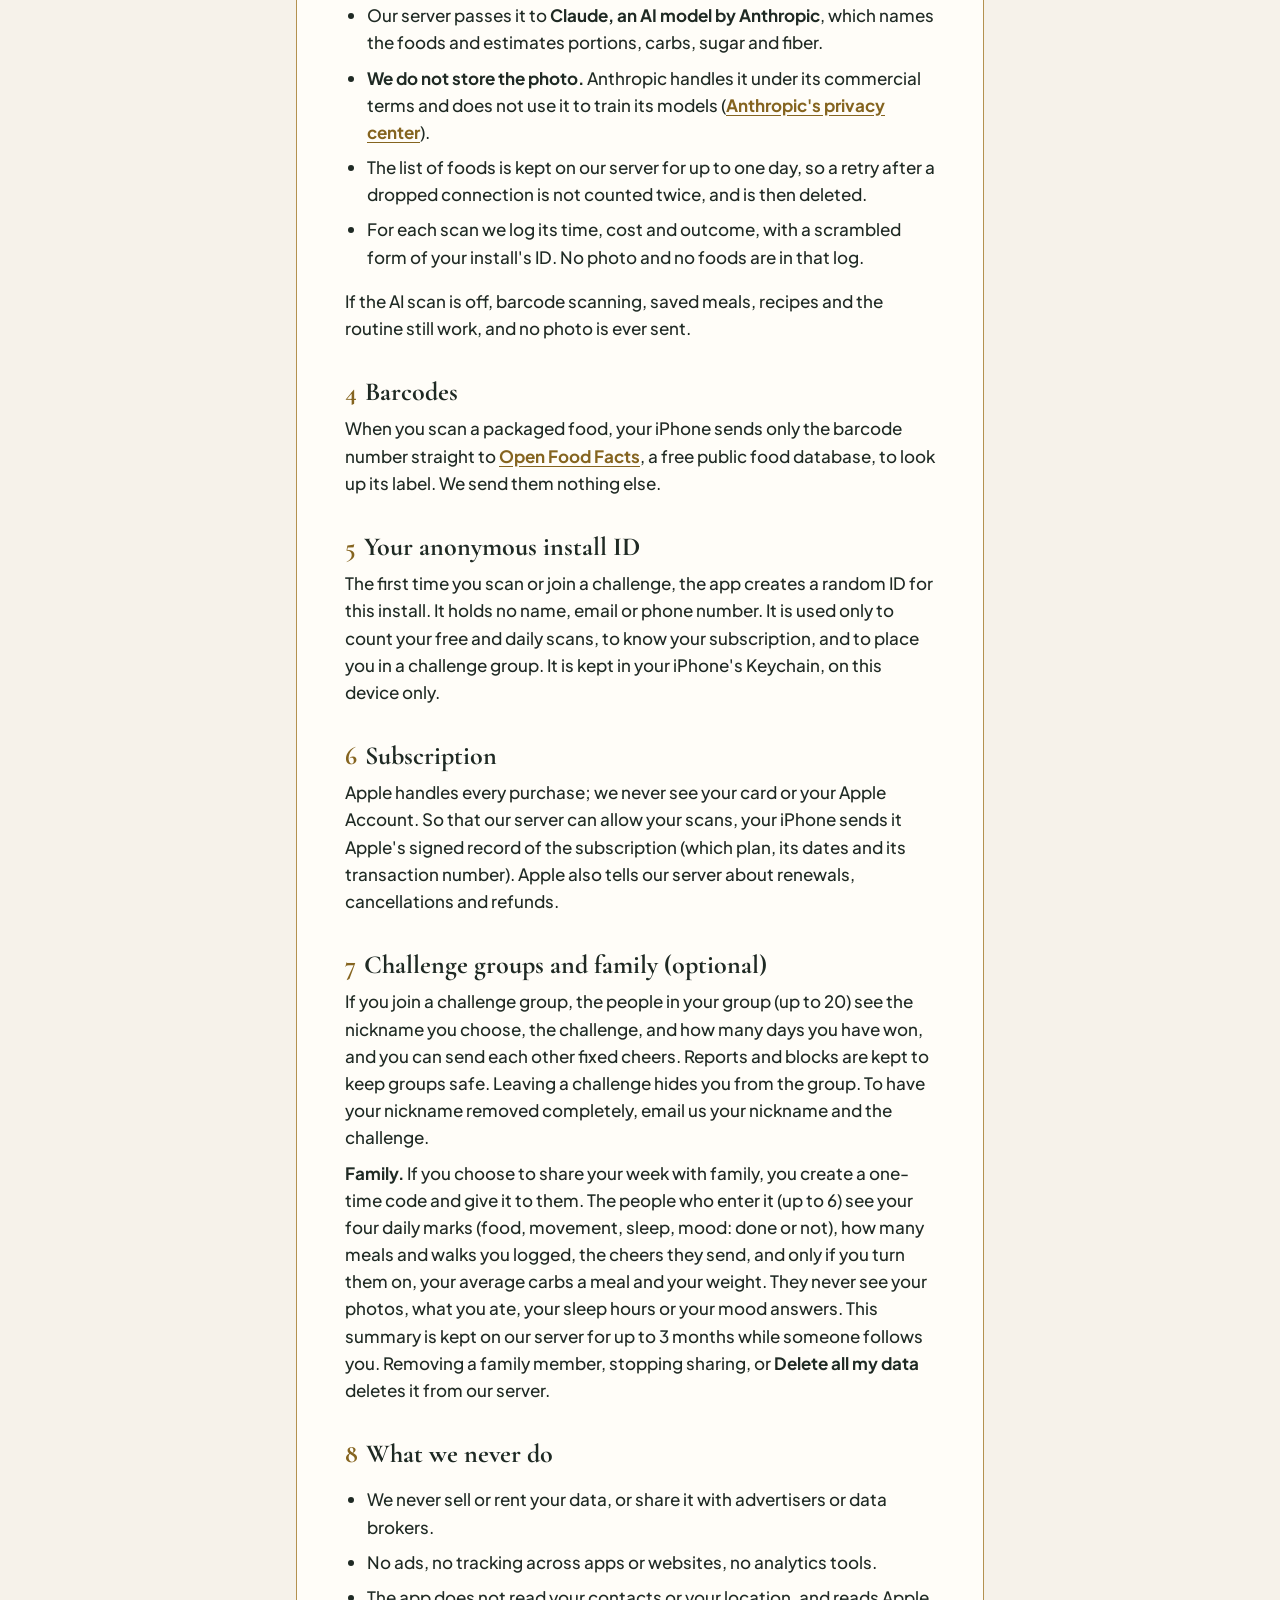
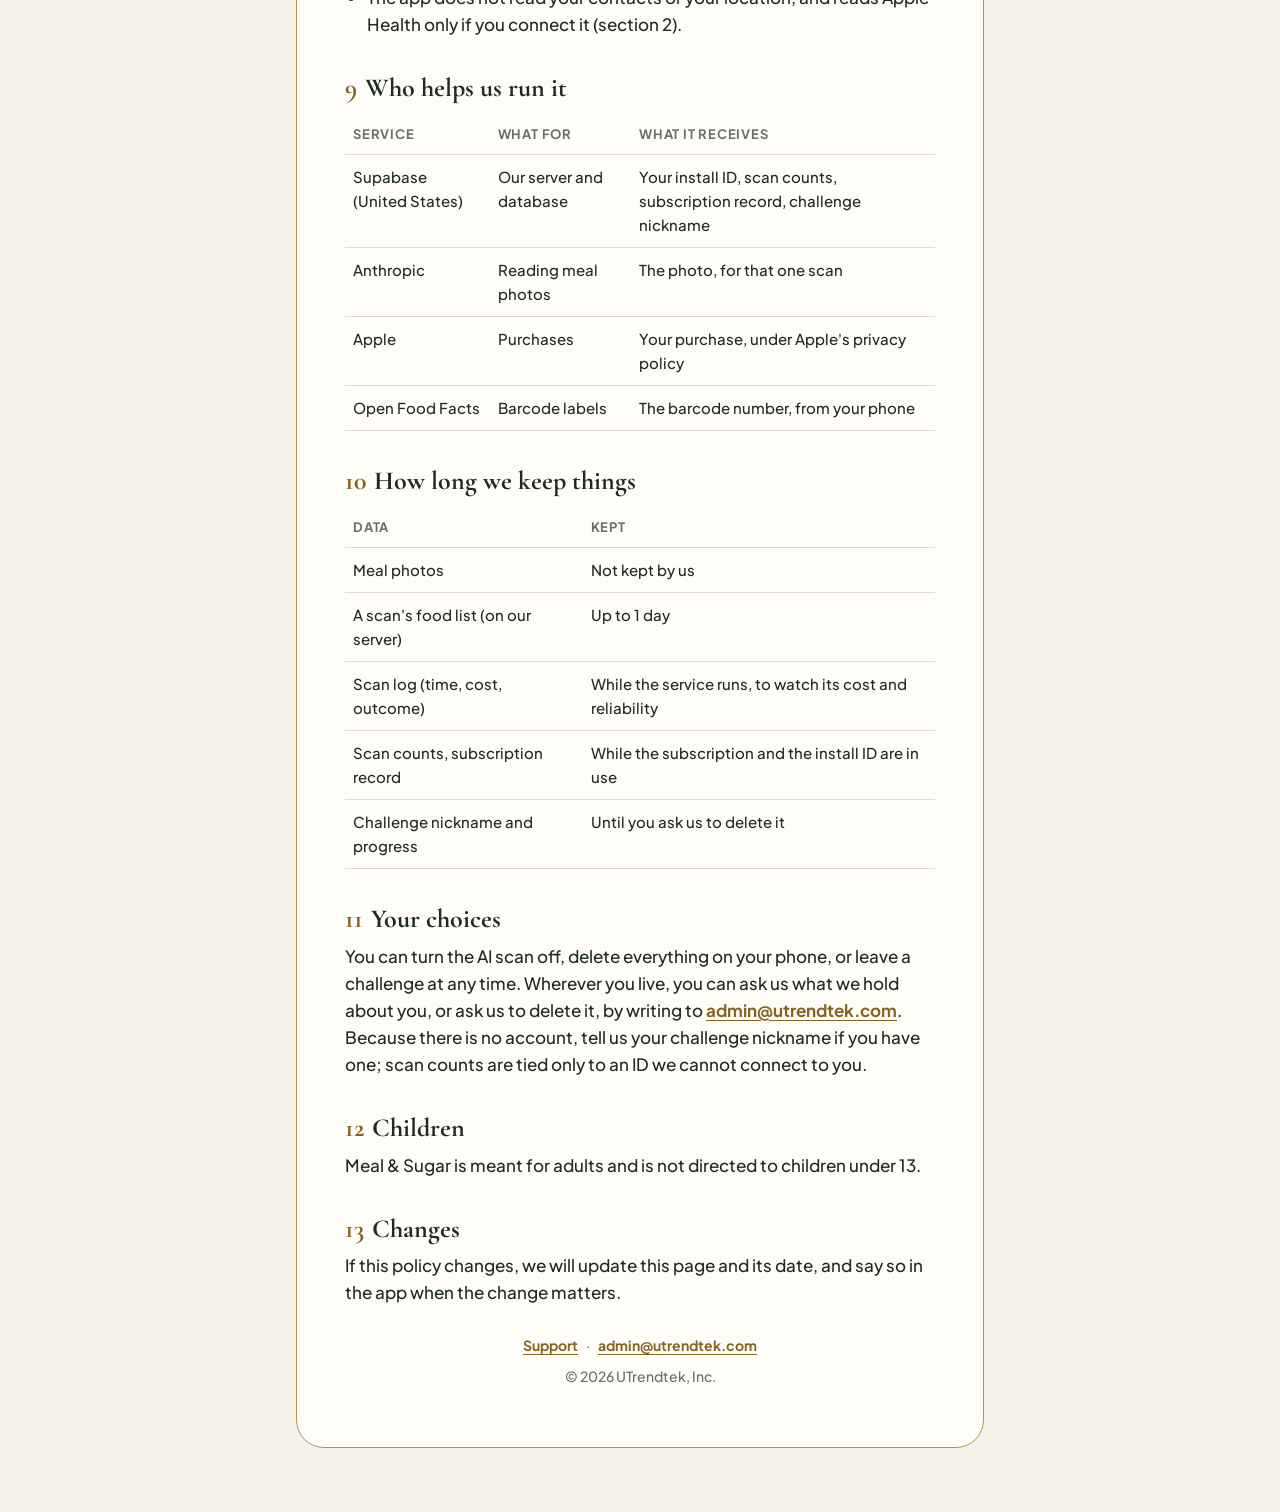
==== commit e879e3e0: "Privacy: family sharing — what family see, what they never see, how long, how to stop Co-Authored-By" ====
--- a/index.html
+++ b/index.html
@@ -64,8 +64,9 @@
     <h2><span class="n">6</span>Subscription</h2>
     <p>Apple handles every purchase; we never see your card or your Apple Account. So that our server can allow your scans, your iPhone sends it Apple's signed record of the subscription (which plan, its dates and its transaction number). Apple also tells our server about renewals, cancellations and refunds.</p>
 
-    <h2><span class="n">7</span>Challenge groups (optional)</h2>
+    <h2><span class="n">7</span>Challenge groups and family (optional)</h2>
     <p>If you join a challenge group, the people in your group (up to 20) see the nickname you choose, the challenge, and how many days you have won, and you can send each other fixed cheers. Reports and blocks are kept to keep groups safe. Leaving a challenge hides you from the group. To have your nickname removed completely, email us your nickname and the challenge.</p>
+    <p><strong>Family.</strong> If you choose to share your week with family, you create a one-time code and give it to them. The people who enter it (up to 6) see your four daily marks (food, movement, sleep, mood: done or not), how many meals and walks you logged, the cheers they send, and only if you turn them on, your average carbs a meal and your weight. They never see your photos, what you ate, your sleep hours or your mood answers. This summary is kept on our server for up to 3 months while someone follows you. Removing a family member, stopping sharing, or <strong>Delete all my data</strong> deletes it from our server.</p>
 
     <h2><span class="n">8</span>What we never do</h2>
     <ul>
@@ -145,8 +146,9 @@
     <h2><span class="n">6</span>Suscripción</h2>
     <p>Apple gestiona cada compra; nunca vemos tu tarjeta ni tu cuenta de Apple. Para que nuestro servidor permita tus escaneos, tu iPhone le envía el registro firmado por Apple de la suscripción (qué plan, sus fechas y su número de transacción). Apple también avisa a nuestro servidor de renovaciones, cancelaciones y reembolsos.</p>
 
-    <h2><span class="n">7</span>Grupos de reto (opcional)</h2>
+    <h2><span class="n">7</span>Grupos de reto y familia (opcional)</h2>
     <p>Si te unes a un grupo de reto, las personas de tu grupo (hasta 20) ven el apodo que elijas, el reto y cuántos días has ganado, y pueden enviarse ánimos predefinidos. Los reportes y bloqueos se guardan para mantener los grupos seguros. Al dejar un reto desapareces del grupo. Para borrar tu apodo por completo, escríbenos con tu apodo y el reto.</p>
+    <p><strong>Familia.</strong> Si decides compartir tu semana con tu familia, creas un código de un solo uso y se lo das. Quienes lo ingresan (hasta 6) ven tus cuatro marcas diarias (comida, movimiento, sueño, ánimo: hecho o no), cuántas comidas y caminatas registraste, los ánimos que te envían y, solo si lo activas, tus carbohidratos por comida y tu peso. Nunca ven tus fotos, lo que comiste, tus horas de sueño ni tus respuestas de ánimo. Este resumen se guarda en nuestro servidor hasta 3 meses mientras alguien te sigue. Quitar a un familiar, dejar de compartir o <strong>Borrar todos mis datos</strong> lo borra de nuestro servidor.</p>
 
     <h2><span class="n">8</span>Lo que nunca hacemos</h2>
     <ul>
@@ -227,8 +229,9 @@
     <h2><span class="n">6</span>Gói đăng ký</h2>
     <p>Apple xử lý mọi giao dịch mua; chúng tôi không bao giờ thấy thẻ hay tài khoản Apple của bạn. Để máy chủ cho phép bạn quét, iPhone gửi bản ghi gói đăng ký có chữ ký của Apple (gói nào, ngày tháng và số giao dịch). Apple cũng báo cho máy chủ của chúng tôi khi gói được gia hạn, huỷ hoặc hoàn tiền.</p>
 
-    <h2><span class="n">7</span>Nhóm thử thách (tuỳ chọn)</h2>
+    <h2><span class="n">7</span>Nhóm thử thách và gia đình (tuỳ chọn)</h2>
     <p>Nếu bạn tham gia một nhóm thử thách, mọi người trong nhóm (tối đa 20 người) thấy biệt danh bạn chọn, thử thách và số ngày bạn đã thắng, và có thể gửi cho nhau những lời cổ vũ có sẵn. Báo cáo và chặn được lưu lại để giữ nhóm an toàn. Rời thử thách thì bạn không còn hiện trong nhóm. Muốn xoá hẳn biệt danh, hãy gửi email cho chúng tôi kèm biệt danh và tên thử thách.</p>
+    <p><strong>Gia đình.</strong> Nếu bạn chọn chia sẻ tuần của mình với gia đình, bạn tạo một mã dùng một lần và đưa cho họ. Những người nhập mã (tối đa 6 người) thấy bốn điểm mỗi ngày của bạn (ăn uống, vận động, giấc ngủ, tâm trạng: có hay không), số bữa ăn và số lần đi bộ bạn ghi, lời cổ vũ họ gửi, và chỉ khi bạn bật, tinh bột trung bình mỗi bữa và cân nặng. Họ không bao giờ thấy ảnh, món bạn ăn, số giờ ngủ hay câu trả lời tâm trạng. Bản tóm tắt này được giữ trên máy chủ của chúng tôi tối đa 3 tháng khi có người theo dõi bạn. Bỏ một người thân, ngừng chia sẻ, hoặc <strong>Xóa toàn bộ dữ liệu</strong> sẽ xoá nó khỏi máy chủ.</p>
 
     <h2><span class="n">8</span>Những điều chúng tôi không bao giờ làm</h2>
     <ul>
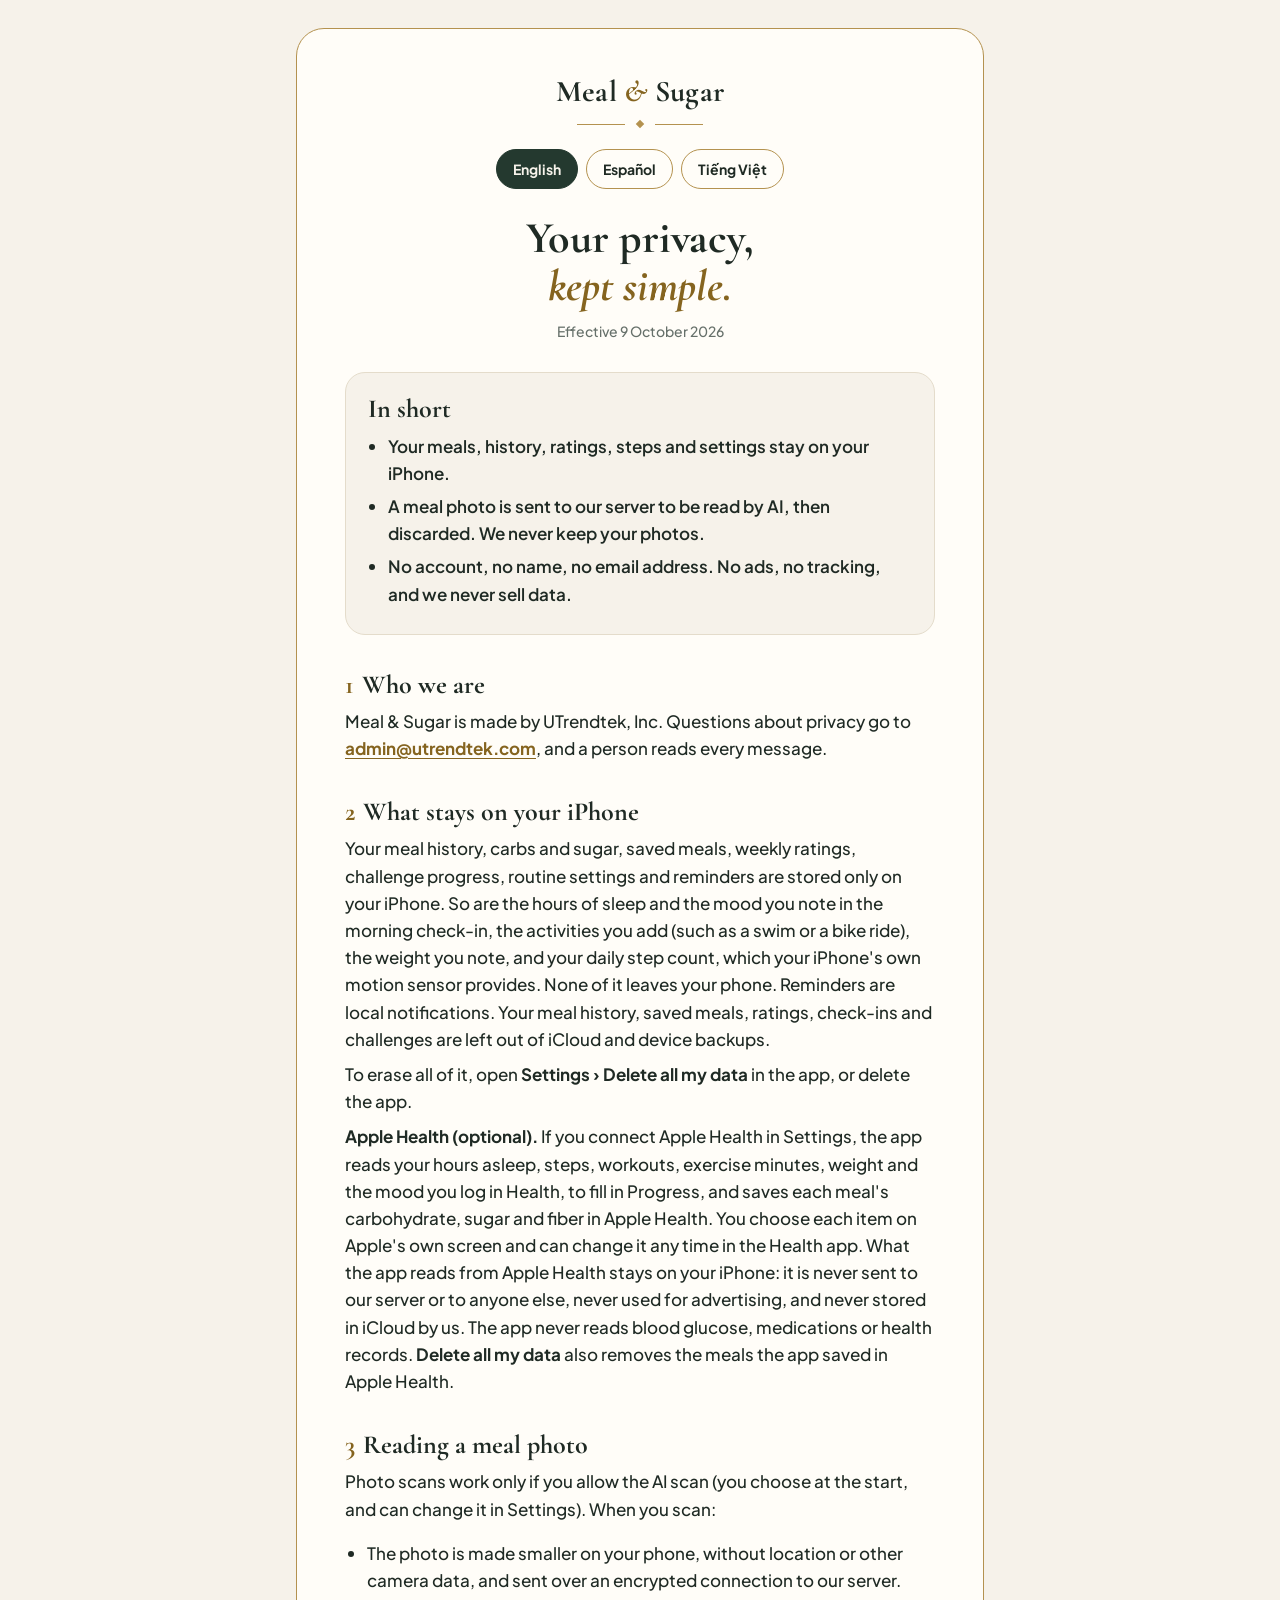
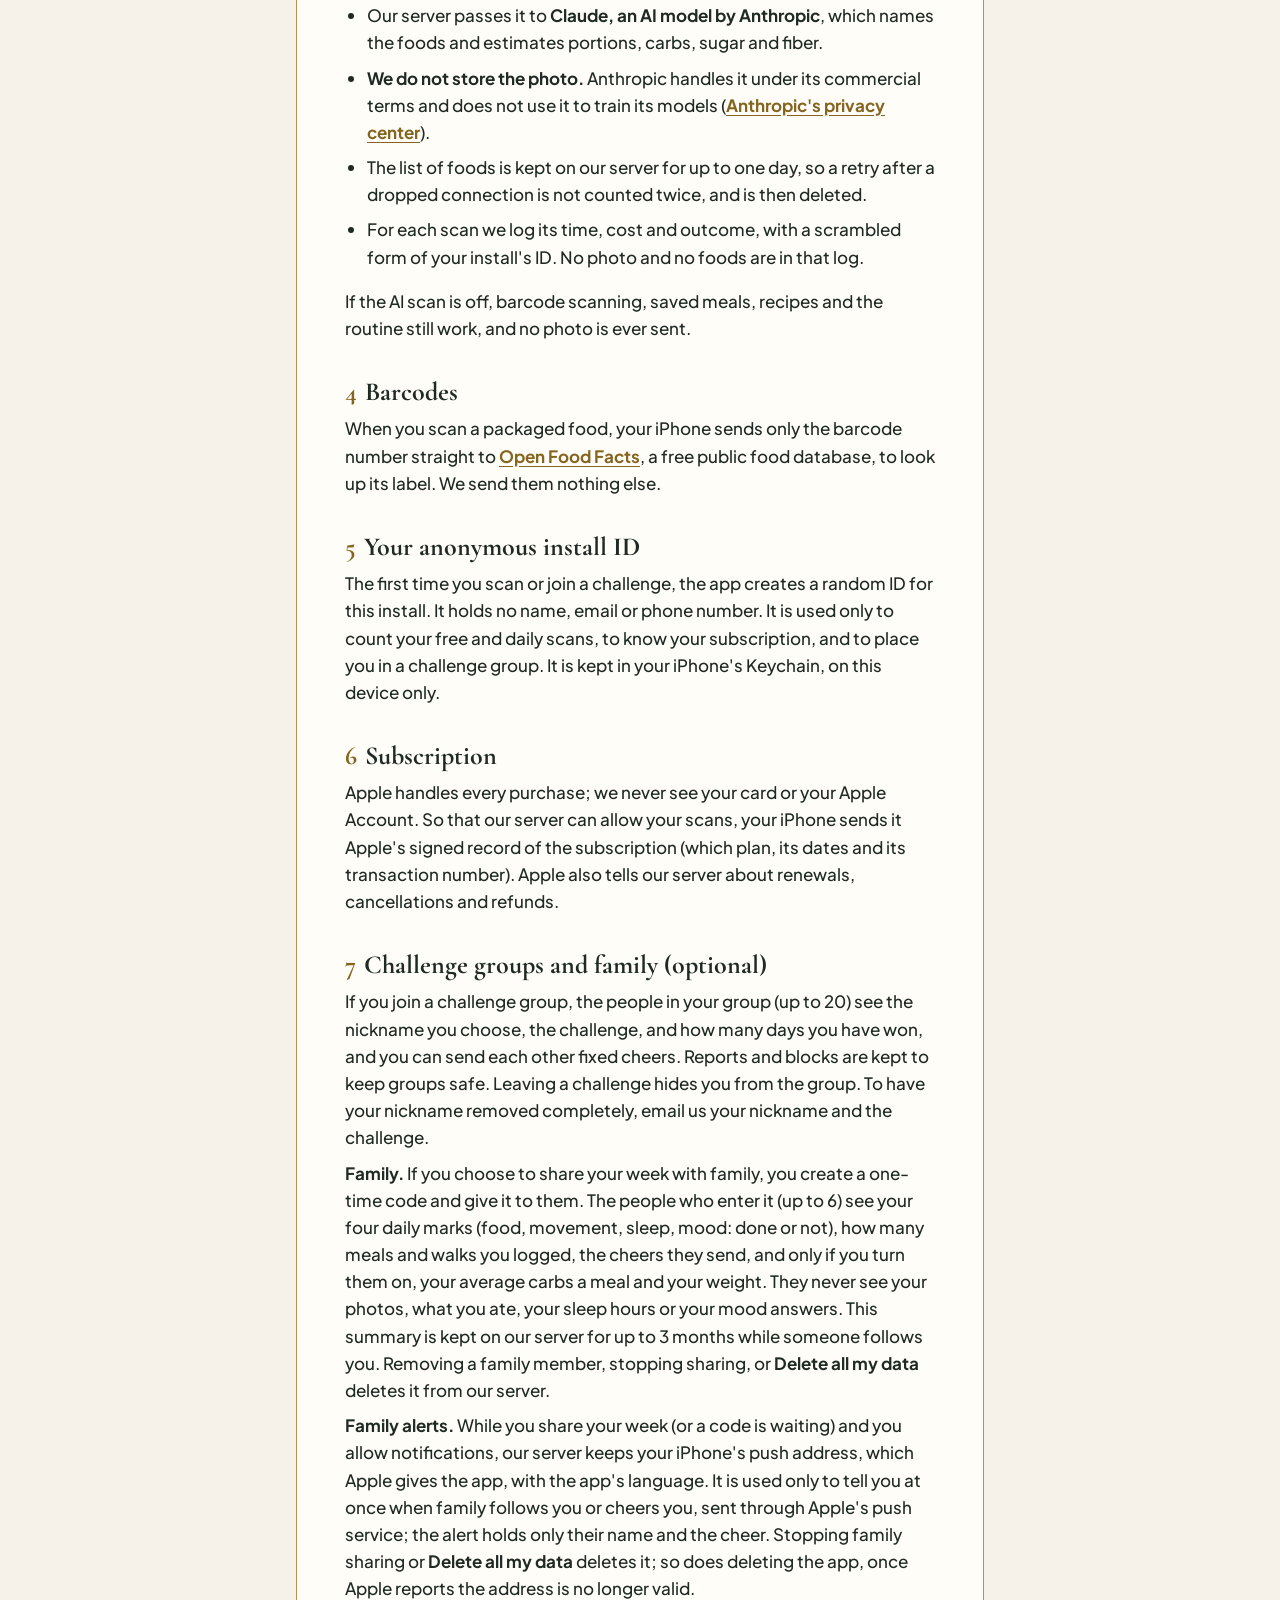
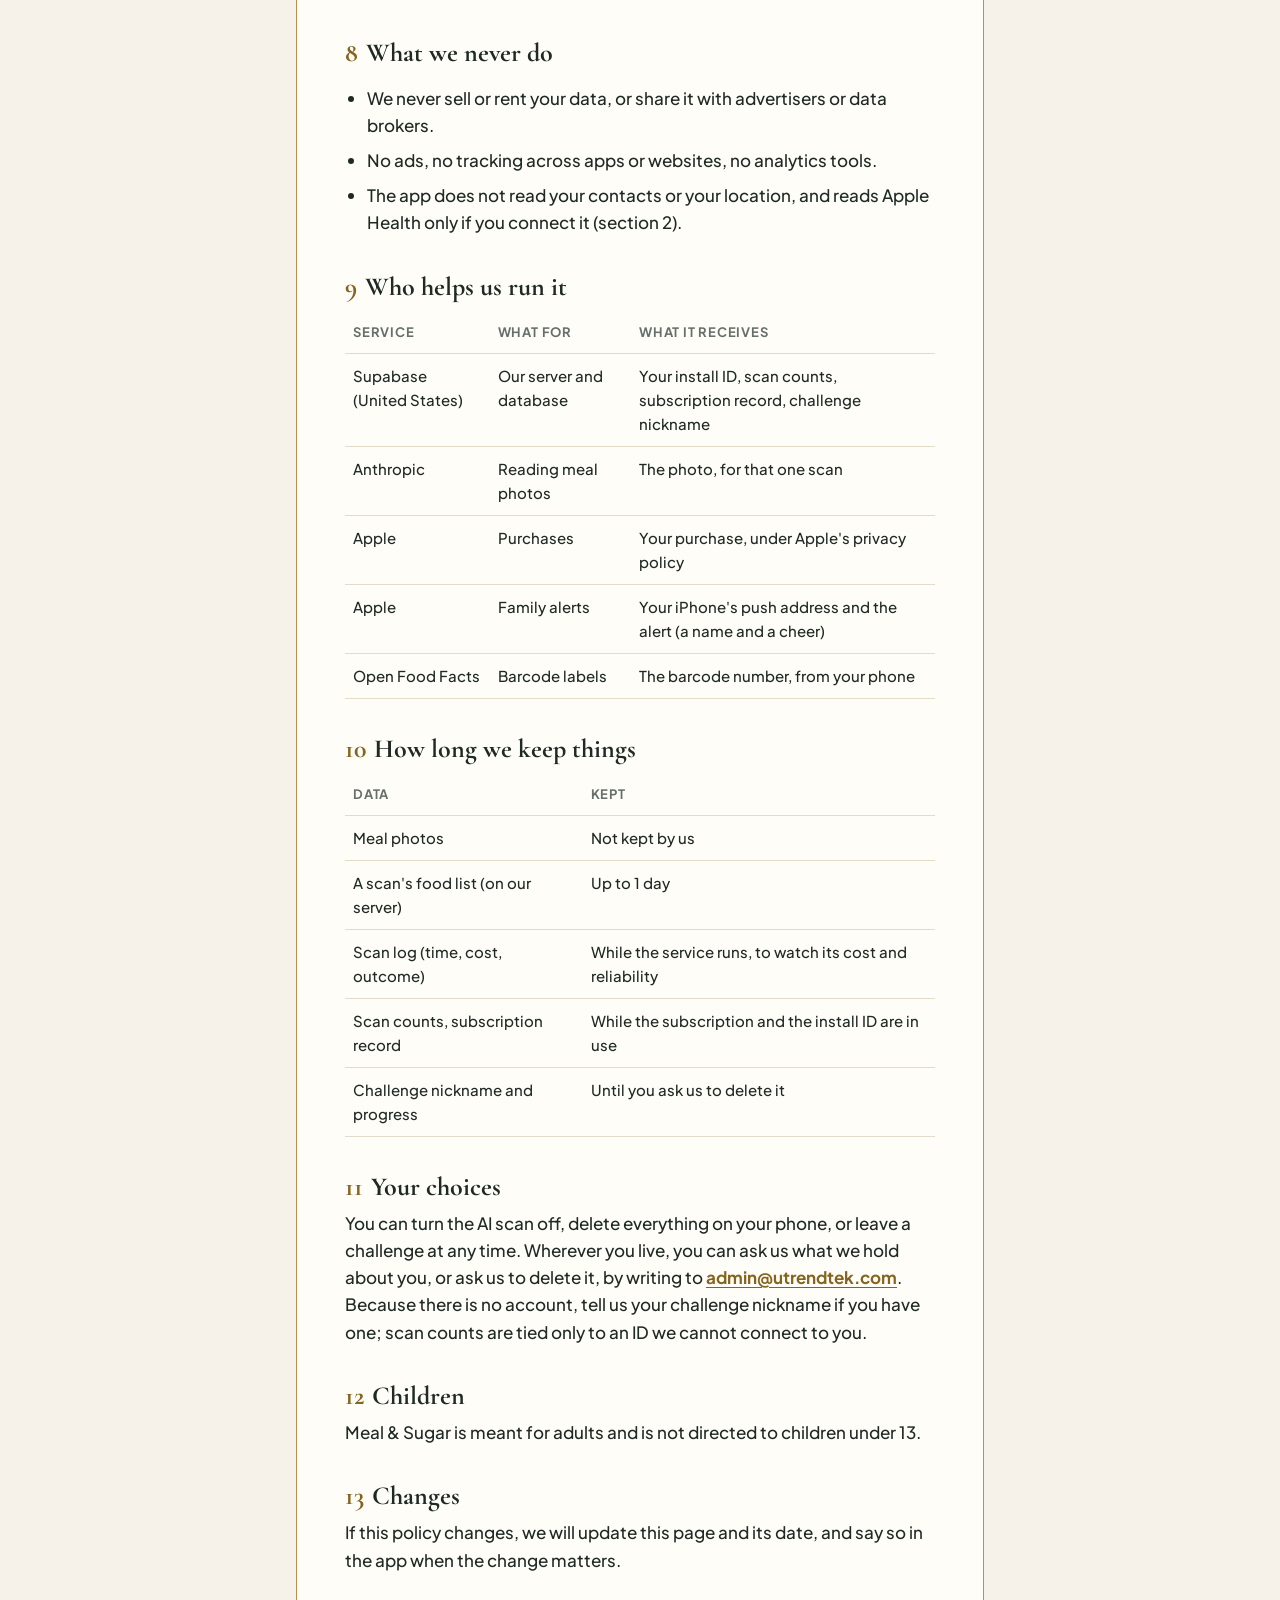
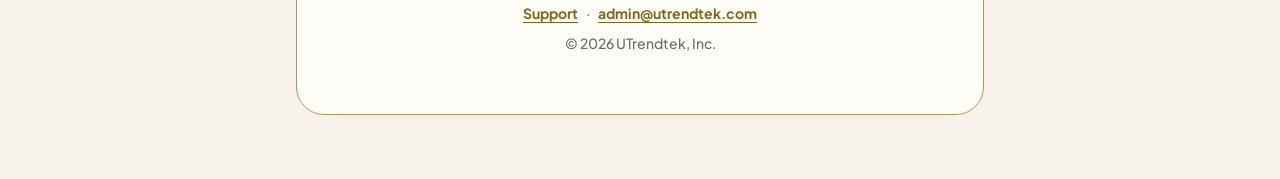
==== commit e87222f4: "Privacy: family alerts (push address), and correct that the app reads weight from Apple Health Co-Au" ====
--- a/index.html
+++ b/index.html
@@ -42,7 +42,7 @@
     <h2><span class="n">2</span>What stays on your iPhone</h2>
     <p>Your meal history, carbs and sugar, saved meals, weekly ratings, challenge progress, routine settings and reminders are stored only on your iPhone. So are the hours of sleep and the mood you note in the morning check-in, the activities you add (such as a swim or a bike ride), the weight you note, and your daily step count, which your iPhone's own motion sensor provides. None of it leaves your phone. Reminders are local notifications. Your meal history, saved meals, ratings, check-ins and challenges are left out of iCloud and device backups.</p>
     <p>To erase all of it, open <strong>Settings › Delete all my data</strong> in the app, or delete the app.</p>
-    <p><strong>Apple Health (optional).</strong> If you connect Apple Health in Settings, the app reads your hours asleep, steps, workouts, exercise minutes, weight and the mood you log in Health, to fill in Progress, and saves each meal's carbohydrate, sugar and fiber in Apple Health. You choose each item on Apple's own screen and can change it any time in the Health app. What the app reads from Apple Health stays on your iPhone: it is never sent to our server or to anyone else, never used for advertising, and never stored in iCloud by us. The app never reads blood glucose, weight, medications or health records. <strong>Delete all my data</strong> also removes the meals the app saved in Apple Health.</p>
+    <p><strong>Apple Health (optional).</strong> If you connect Apple Health in Settings, the app reads your hours asleep, steps, workouts, exercise minutes, weight and the mood you log in Health, to fill in Progress, and saves each meal's carbohydrate, sugar and fiber in Apple Health. You choose each item on Apple's own screen and can change it any time in the Health app. What the app reads from Apple Health stays on your iPhone: it is never sent to our server or to anyone else, never used for advertising, and never stored in iCloud by us. The app never reads blood glucose, medications or health records. <strong>Delete all my data</strong> also removes the meals the app saved in Apple Health.</p>
 
     <h2><span class="n">3</span>Reading a meal photo</h2>
     <p>Photo scans work only if you allow the AI scan (you choose at the start, and can change it in Settings). When you scan:</p>
@@ -67,6 +67,7 @@
     <h2><span class="n">7</span>Challenge groups and family (optional)</h2>
     <p>If you join a challenge group, the people in your group (up to 20) see the nickname you choose, the challenge, and how many days you have won, and you can send each other fixed cheers. Reports and blocks are kept to keep groups safe. Leaving a challenge hides you from the group. To have your nickname removed completely, email us your nickname and the challenge.</p>
     <p><strong>Family.</strong> If you choose to share your week with family, you create a one-time code and give it to them. The people who enter it (up to 6) see your four daily marks (food, movement, sleep, mood: done or not), how many meals and walks you logged, the cheers they send, and only if you turn them on, your average carbs a meal and your weight. They never see your photos, what you ate, your sleep hours or your mood answers. This summary is kept on our server for up to 3 months while someone follows you. Removing a family member, stopping sharing, or <strong>Delete all my data</strong> deletes it from our server.</p>
+    <p><strong>Family alerts.</strong> While you share your week (or a code is waiting) and you allow notifications, our server keeps your iPhone's push address, which Apple gives the app, with the app's language. It is used only to tell you at once when family follows you or cheers you, sent through Apple's push service; the alert holds only their name and the cheer. Stopping family sharing or <strong>Delete all my data</strong> deletes it; so does deleting the app, once Apple reports the address is no longer valid.</p>
 
     <h2><span class="n">8</span>What we never do</h2>
     <ul>
@@ -81,6 +82,7 @@
       <tr><td>Supabase (United States)</td><td>Our server and database</td><td>Your install ID, scan counts, subscription record, challenge nickname</td></tr>
       <tr><td>Anthropic</td><td>Reading meal photos</td><td>The photo, for that one scan</td></tr>
       <tr><td>Apple</td><td>Purchases</td><td>Your purchase, under Apple's privacy policy</td></tr>
+      <tr><td>Apple</td><td>Family alerts</td><td>Your iPhone's push address and the alert (a name and a cheer)</td></tr>
       <tr><td>Open Food Facts</td><td>Barcode labels</td><td>The barcode number, from your phone</td></tr>
     </table>
 
@@ -124,7 +126,7 @@
     <h2><span class="n">2</span>Lo que se queda en tu iPhone</h2>
     <p>Tu historial de comidas, carbohidratos y azúcar, comidas guardadas, valoraciones semanales, progreso en los retos, ajustes de la rutina y recordatorios se guardan solo en tu iPhone. También las horas de sueño y el ánimo que anotas en el registro de la mañana, las actividades que añades (como nadar o andar en bicicleta), el peso que anotas y tus pasos del día, que cuenta el propio sensor de movimiento del iPhone. Nada de esto sale de tu teléfono. Los recordatorios son notificaciones locales. Tu historial, comidas guardadas, valoraciones, registros y retos quedan fuera de iCloud y de las copias de seguridad.</p>
     <p>Para borrarlo todo, abre <strong>Ajustes › Borrar todos mis datos</strong> en la app, o elimina la app.</p>
-    <p><strong>Salud de Apple (opcional).</strong> Si conectas Salud de Apple en Ajustes, la app lee tus horas de sueño, pasos, entrenamientos, minutos de ejercicio, peso y el ánimo que registras en Salud, para completar Progreso, y guarda los carbohidratos, el azúcar y la fibra de cada comida en Salud de Apple. Eliges cada dato en la pantalla de Apple y puedes cambiarlo cuando quieras en la app Salud. Lo que la app lee de Salud de Apple se queda en tu iPhone: nunca se envía a nuestro servidor ni a nadie más, nunca se usa para publicidad y nunca lo guardamos en iCloud. La app nunca lee glucosa en sangre, peso, medicamentos ni historiales médicos. <strong>Borrar todos mis datos</strong> también quita las comidas que la app guardó en Salud de Apple.</p>
+    <p><strong>Salud de Apple (opcional).</strong> Si conectas Salud de Apple en Ajustes, la app lee tus horas de sueño, pasos, entrenamientos, minutos de ejercicio, peso y el ánimo que registras en Salud, para completar Progreso, y guarda los carbohidratos, el azúcar y la fibra de cada comida en Salud de Apple. Eliges cada dato en la pantalla de Apple y puedes cambiarlo cuando quieras en la app Salud. Lo que la app lee de Salud de Apple se queda en tu iPhone: nunca se envía a nuestro servidor ni a nadie más, nunca se usa para publicidad y nunca lo guardamos en iCloud. La app nunca lee glucosa en sangre, medicamentos ni historiales médicos. <strong>Borrar todos mis datos</strong> también quita las comidas que la app guardó en Salud de Apple.</p>
 
     <h2><span class="n">3</span>Cómo se lee la foto de una comida</h2>
     <p>El escaneo con foto solo funciona si permites el escaneo con IA (lo eliges al empezar y puedes cambiarlo en Ajustes). Al escanear:</p>
@@ -149,6 +151,7 @@
     <h2><span class="n">7</span>Grupos de reto y familia (opcional)</h2>
     <p>Si te unes a un grupo de reto, las personas de tu grupo (hasta 20) ven el apodo que elijas, el reto y cuántos días has ganado, y pueden enviarse ánimos predefinidos. Los reportes y bloqueos se guardan para mantener los grupos seguros. Al dejar un reto desapareces del grupo. Para borrar tu apodo por completo, escríbenos con tu apodo y el reto.</p>
     <p><strong>Familia.</strong> Si decides compartir tu semana con tu familia, creas un código de un solo uso y se lo das. Quienes lo ingresan (hasta 6) ven tus cuatro marcas diarias (comida, movimiento, sueño, ánimo: hecho o no), cuántas comidas y caminatas registraste, los ánimos que te envían y, solo si lo activas, tus carbohidratos por comida y tu peso. Nunca ven tus fotos, lo que comiste, tus horas de sueño ni tus respuestas de ánimo. Este resumen se guarda en nuestro servidor hasta 3 meses mientras alguien te sigue. Quitar a un familiar, dejar de compartir o <strong>Borrar todos mis datos</strong> lo borra de nuestro servidor.</p>
+    <p><strong>Avisos de la familia.</strong> Mientras compartes tu semana (o hay un código pendiente) y permites las notificaciones, nuestro servidor guarda la dirección de notificaciones de tu iPhone, que Apple da a la app, junto con el idioma de la app. Solo se usa para avisarte al instante cuando alguien de tu familia te sigue o te anima, a través del servicio de notificaciones de Apple; el aviso solo lleva su nombre y el ánimo. Dejar de compartir con la familia o <strong>Borrar todos mis datos</strong> la borra; también borrar la app, cuando Apple informa que la dirección ya no es válida.</p>
 
     <h2><span class="n">8</span>Lo que nunca hacemos</h2>
     <ul>
@@ -163,6 +166,7 @@
       <tr><td>Supabase (Estados Unidos)</td><td>Nuestro servidor y base de datos</td><td>Tu ID de instalación, conteo de escaneos, registro de suscripción, apodo del reto</td></tr>
       <tr><td>Anthropic</td><td>Leer fotos de comidas</td><td>La foto, solo para ese escaneo</td></tr>
       <tr><td>Apple</td><td>Compras</td><td>Tu compra, según la política de privacidad de Apple</td></tr>
+      <tr><td>Apple</td><td>Avisos de la familia</td><td>La dirección de notificaciones de tu iPhone y el aviso (un nombre y un ánimo)</td></tr>
       <tr><td>Open Food Facts</td><td>Etiquetas por código de barras</td><td>El número del código, desde tu teléfono</td></tr>
     </table>
 
@@ -207,7 +211,7 @@
     <h2><span class="n">2</span>Những gì ở lại trên iPhone của bạn</h2>
     <p>Lịch sử bữa ăn, tinh bột và đường, bữa ăn đã lưu, đánh giá hằng tuần, tiến độ thử thách, cài đặt thói quen và lời nhắc chỉ được lưu trên iPhone của bạn. Số giờ ngủ và tâm trạng bạn ghi mỗi sáng, các hoạt động bạn thêm (như bơi hay đạp xe), cân nặng bạn ghi, cùng số bước mỗi ngày do cảm biến chuyển động của iPhone đếm, cũng vậy. Không gì trong số này rời khỏi điện thoại. Lời nhắc là thông báo ngay trên máy. Lịch sử bữa ăn, bữa ăn đã lưu, đánh giá, ghi chép buổi sáng và thử thách không được đưa vào iCloud hay bản sao lưu.</p>
     <p>Để xoá tất cả, mở <strong>Cài đặt › Xóa toàn bộ dữ liệu</strong> trong ứng dụng, hoặc xoá ứng dụng.</p>
-    <p><strong>Sức khỏe của Apple (tuỳ chọn).</strong> Nếu bạn kết nối Sức khỏe trong Cài đặt, ứng dụng đọc số giờ ngủ, số bước, bài tập, số phút vận động, cân nặng và tâm trạng bạn ghi trong Sức khỏe, để điền phần Tiến bộ, và lưu tinh bột, đường, chất xơ của mỗi bữa vào Sức khỏe. Bạn chọn từng mục trên màn hình của Apple và có thể đổi bất cứ lúc nào trong ứng dụng Sức khỏe. Những gì ứng dụng đọc từ Sức khỏe ở lại trên iPhone: không bao giờ gửi đến máy chủ của chúng tôi hay bất kỳ ai, không dùng cho quảng cáo, và chúng tôi không lưu lên iCloud. Ứng dụng không bao giờ đọc đường huyết, cân nặng, thuốc hay hồ sơ bệnh án. <strong>Xóa toàn bộ dữ liệu</strong> cũng xoá các bữa ăn mà ứng dụng đã lưu vào Sức khỏe.</p>
+    <p><strong>Sức khỏe của Apple (tuỳ chọn).</strong> Nếu bạn kết nối Sức khỏe trong Cài đặt, ứng dụng đọc số giờ ngủ, số bước, bài tập, số phút vận động, cân nặng và tâm trạng bạn ghi trong Sức khỏe, để điền phần Tiến bộ, và lưu tinh bột, đường, chất xơ của mỗi bữa vào Sức khỏe. Bạn chọn từng mục trên màn hình của Apple và có thể đổi bất cứ lúc nào trong ứng dụng Sức khỏe. Những gì ứng dụng đọc từ Sức khỏe ở lại trên iPhone: không bao giờ gửi đến máy chủ của chúng tôi hay bất kỳ ai, không dùng cho quảng cáo, và chúng tôi không lưu lên iCloud. Ứng dụng không bao giờ đọc đường huyết, thuốc hay hồ sơ bệnh án. <strong>Xóa toàn bộ dữ liệu</strong> cũng xoá các bữa ăn mà ứng dụng đã lưu vào Sức khỏe.</p>
 
     <h2><span class="n">3</span>Cách đọc ảnh bữa ăn</h2>
     <p>Quét bằng ảnh chỉ hoạt động khi bạn cho phép quét bằng AI (bạn chọn lúc bắt đầu và có thể đổi trong Cài đặt). Khi bạn quét:</p>
@@ -232,6 +236,7 @@
     <h2><span class="n">7</span>Nhóm thử thách và gia đình (tuỳ chọn)</h2>
     <p>Nếu bạn tham gia một nhóm thử thách, mọi người trong nhóm (tối đa 20 người) thấy biệt danh bạn chọn, thử thách và số ngày bạn đã thắng, và có thể gửi cho nhau những lời cổ vũ có sẵn. Báo cáo và chặn được lưu lại để giữ nhóm an toàn. Rời thử thách thì bạn không còn hiện trong nhóm. Muốn xoá hẳn biệt danh, hãy gửi email cho chúng tôi kèm biệt danh và tên thử thách.</p>
     <p><strong>Gia đình.</strong> Nếu bạn chọn chia sẻ tuần của mình với gia đình, bạn tạo một mã dùng một lần và đưa cho họ. Những người nhập mã (tối đa 6 người) thấy bốn điểm mỗi ngày của bạn (ăn uống, vận động, giấc ngủ, tâm trạng: có hay không), số bữa ăn và số lần đi bộ bạn ghi, lời cổ vũ họ gửi, và chỉ khi bạn bật, tinh bột trung bình mỗi bữa và cân nặng. Họ không bao giờ thấy ảnh, món bạn ăn, số giờ ngủ hay câu trả lời tâm trạng. Bản tóm tắt này được giữ trên máy chủ của chúng tôi tối đa 3 tháng khi có người theo dõi bạn. Bỏ một người thân, ngừng chia sẻ, hoặc <strong>Xóa toàn bộ dữ liệu</strong> sẽ xoá nó khỏi máy chủ.</p>
+    <p><strong>Thông báo từ gia đình.</strong> Khi bạn đang chia sẻ tuần của mình (hoặc có mã đang chờ) và cho phép thông báo, máy chủ của chúng tôi giữ địa chỉ nhận thông báo của iPhone, do Apple cấp cho ứng dụng, cùng ngôn ngữ của ứng dụng. Địa chỉ này chỉ dùng để báo ngay cho bạn khi người thân theo dõi hoặc cổ vũ bạn, qua dịch vụ thông báo của Apple; thông báo chỉ có tên người đó và lời cổ vũ. Ngừng chia sẻ với gia đình hoặc <strong>Xóa toàn bộ dữ liệu</strong> sẽ xoá nó; xoá ứng dụng cũng vậy, khi Apple báo địa chỉ không còn dùng được.</p>
 
     <h2><span class="n">8</span>Những điều chúng tôi không bao giờ làm</h2>
     <ul>
@@ -246,6 +251,7 @@
       <tr><td>Supabase (Hoa Kỳ)</td><td>Máy chủ và cơ sở dữ liệu</td><td>Mã cài đặt, số lượt quét, bản ghi gói đăng ký, biệt danh thử thách</td></tr>
       <tr><td>Anthropic</td><td>Đọc ảnh bữa ăn</td><td>Tấm ảnh, chỉ cho lần quét đó</td></tr>
       <tr><td>Apple</td><td>Mua gói đăng ký</td><td>Giao dịch của bạn, theo chính sách quyền riêng tư của Apple</td></tr>
+      <tr><td>Apple</td><td>Thông báo từ gia đình</td><td>Địa chỉ nhận thông báo của iPhone và nội dung thông báo (một cái tên và lời cổ vũ)</td></tr>
       <tr><td>Open Food Facts</td><td>Tra nhãn theo mã vạch</td><td>Con số mã vạch, gửi từ điện thoại của bạn</td></tr>
     </table>
 
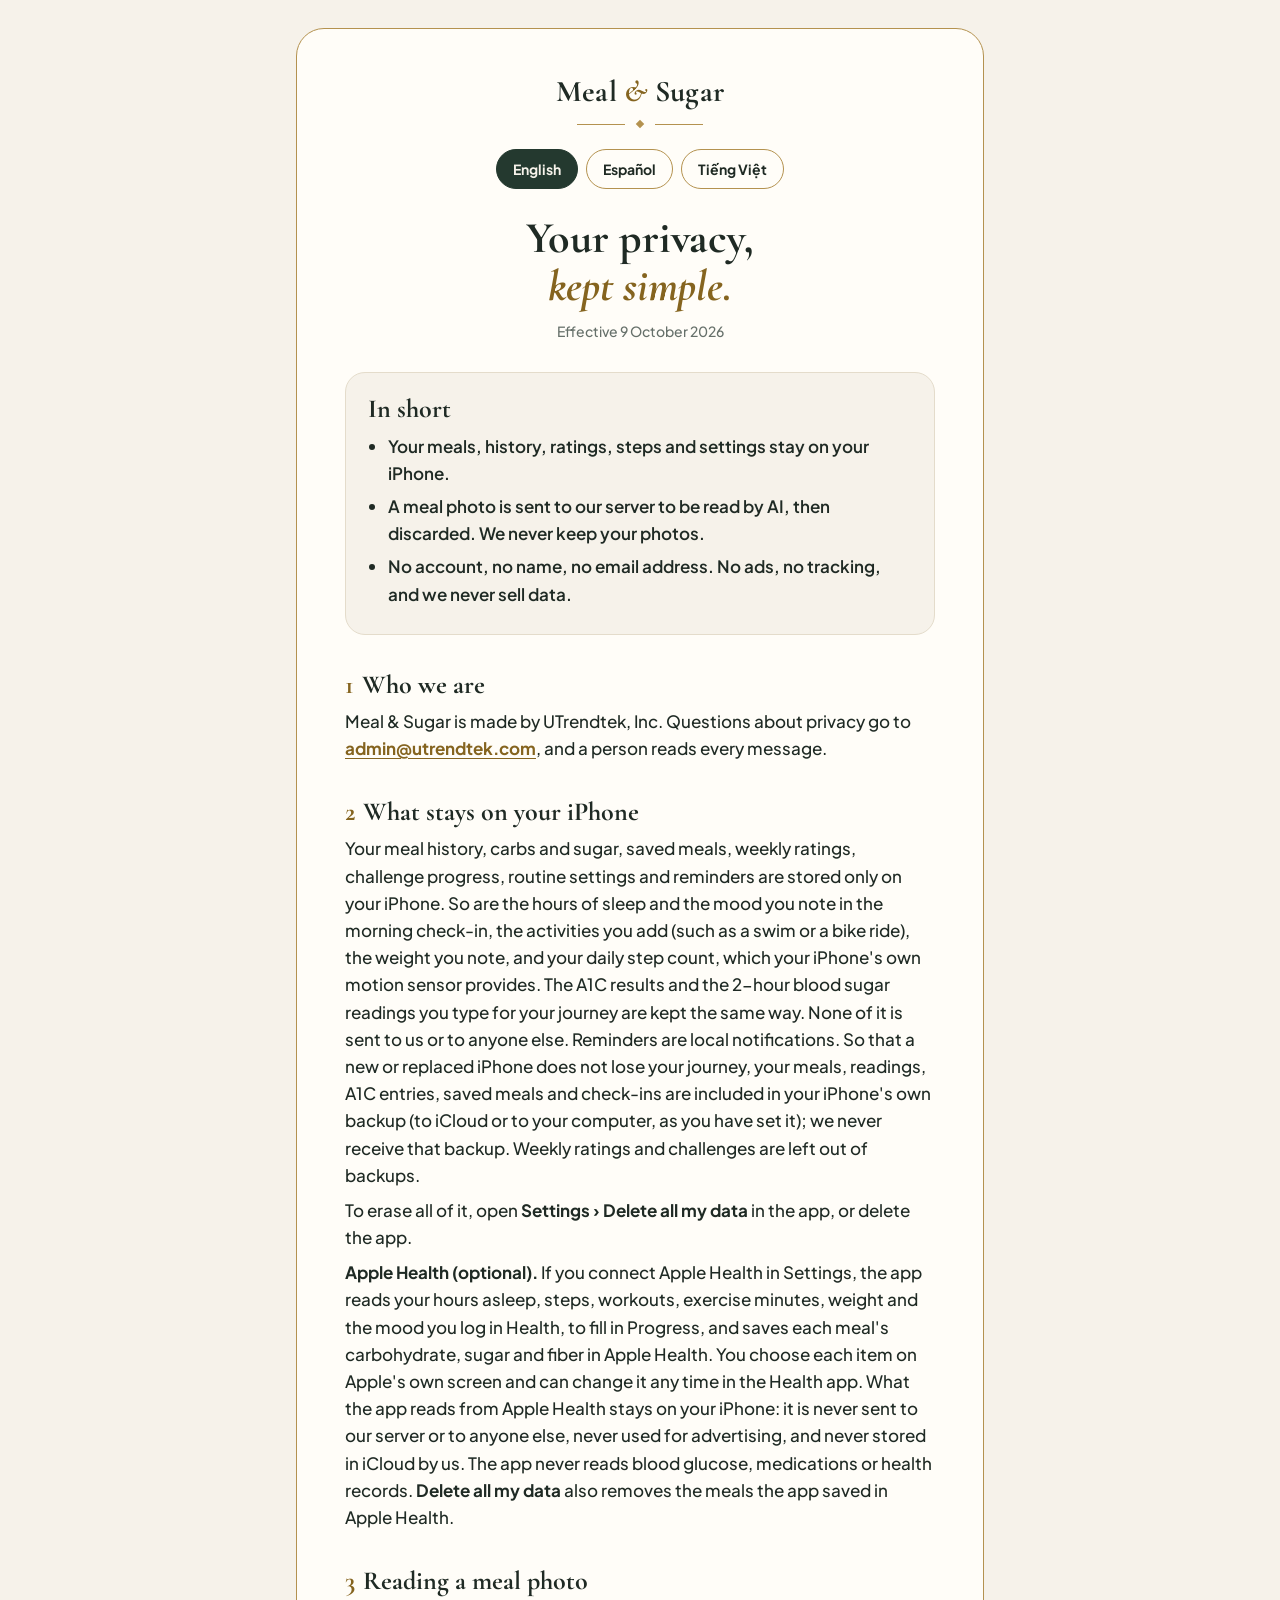
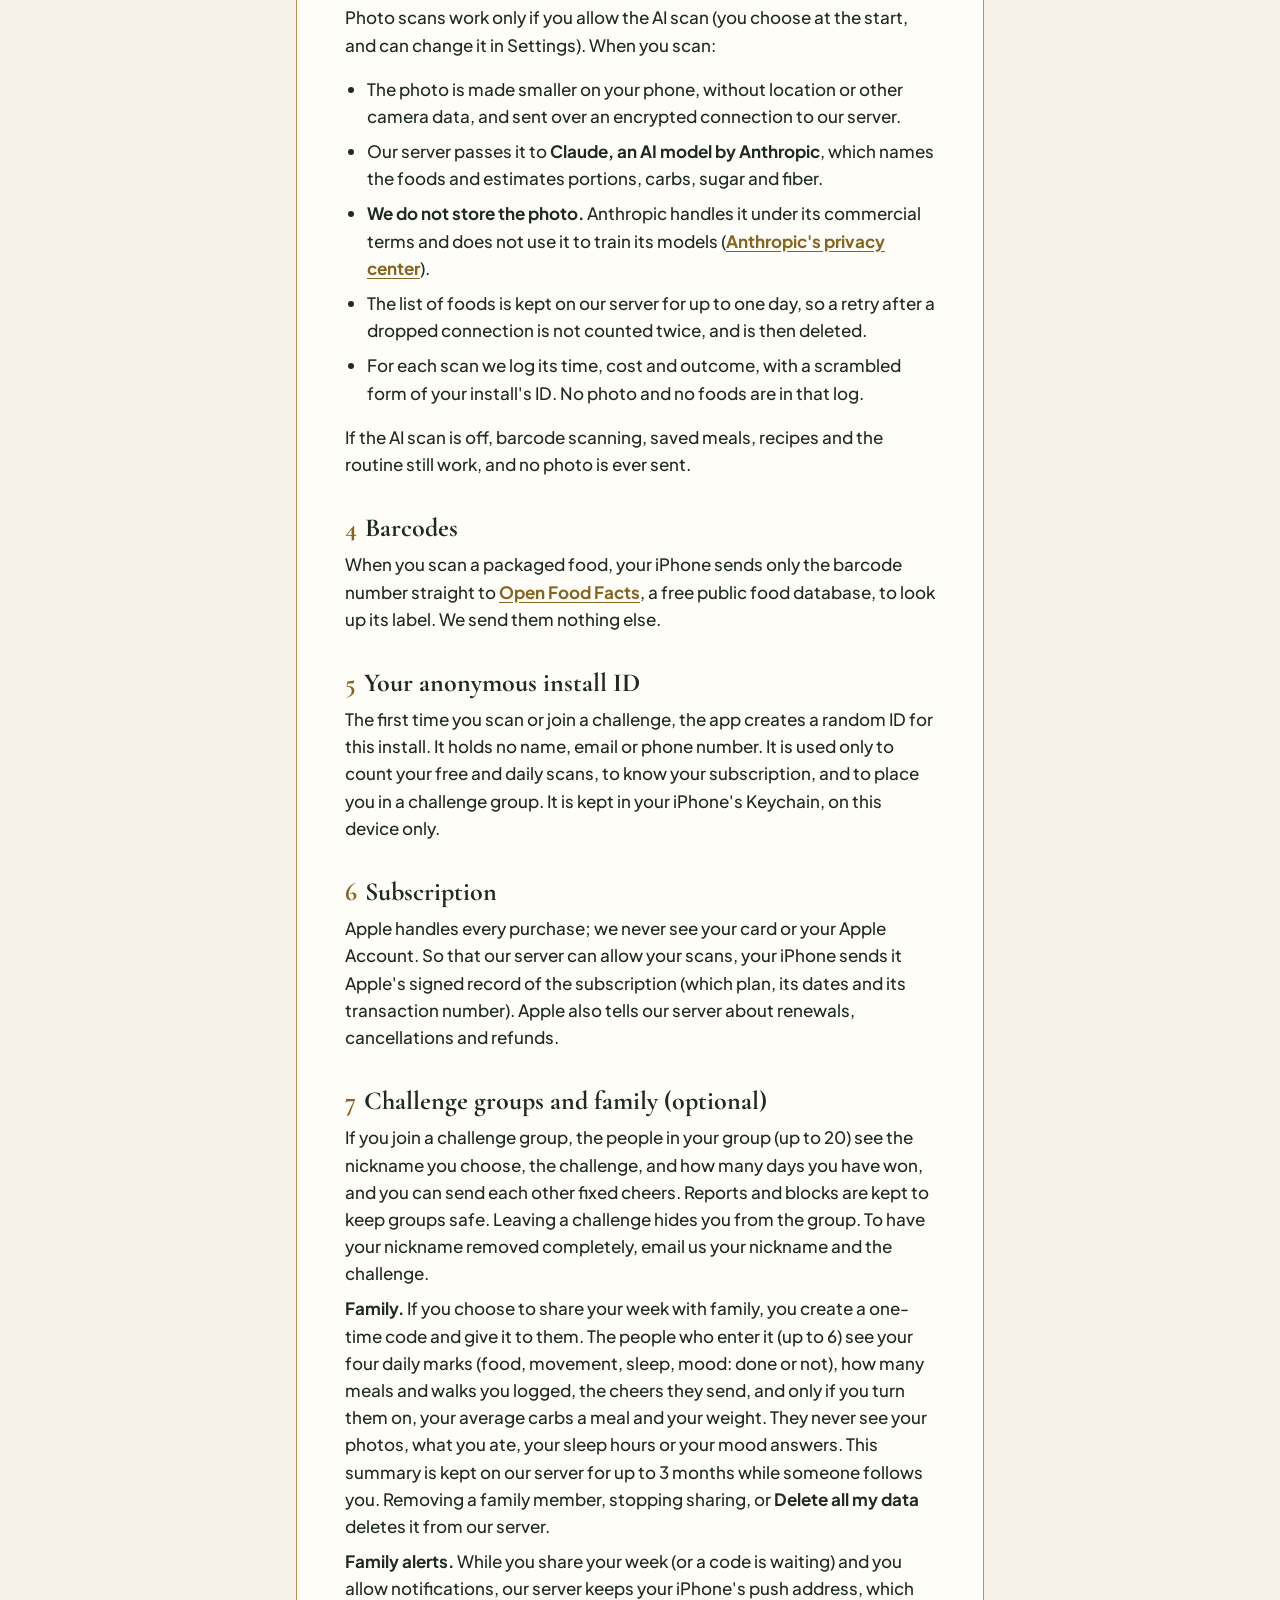
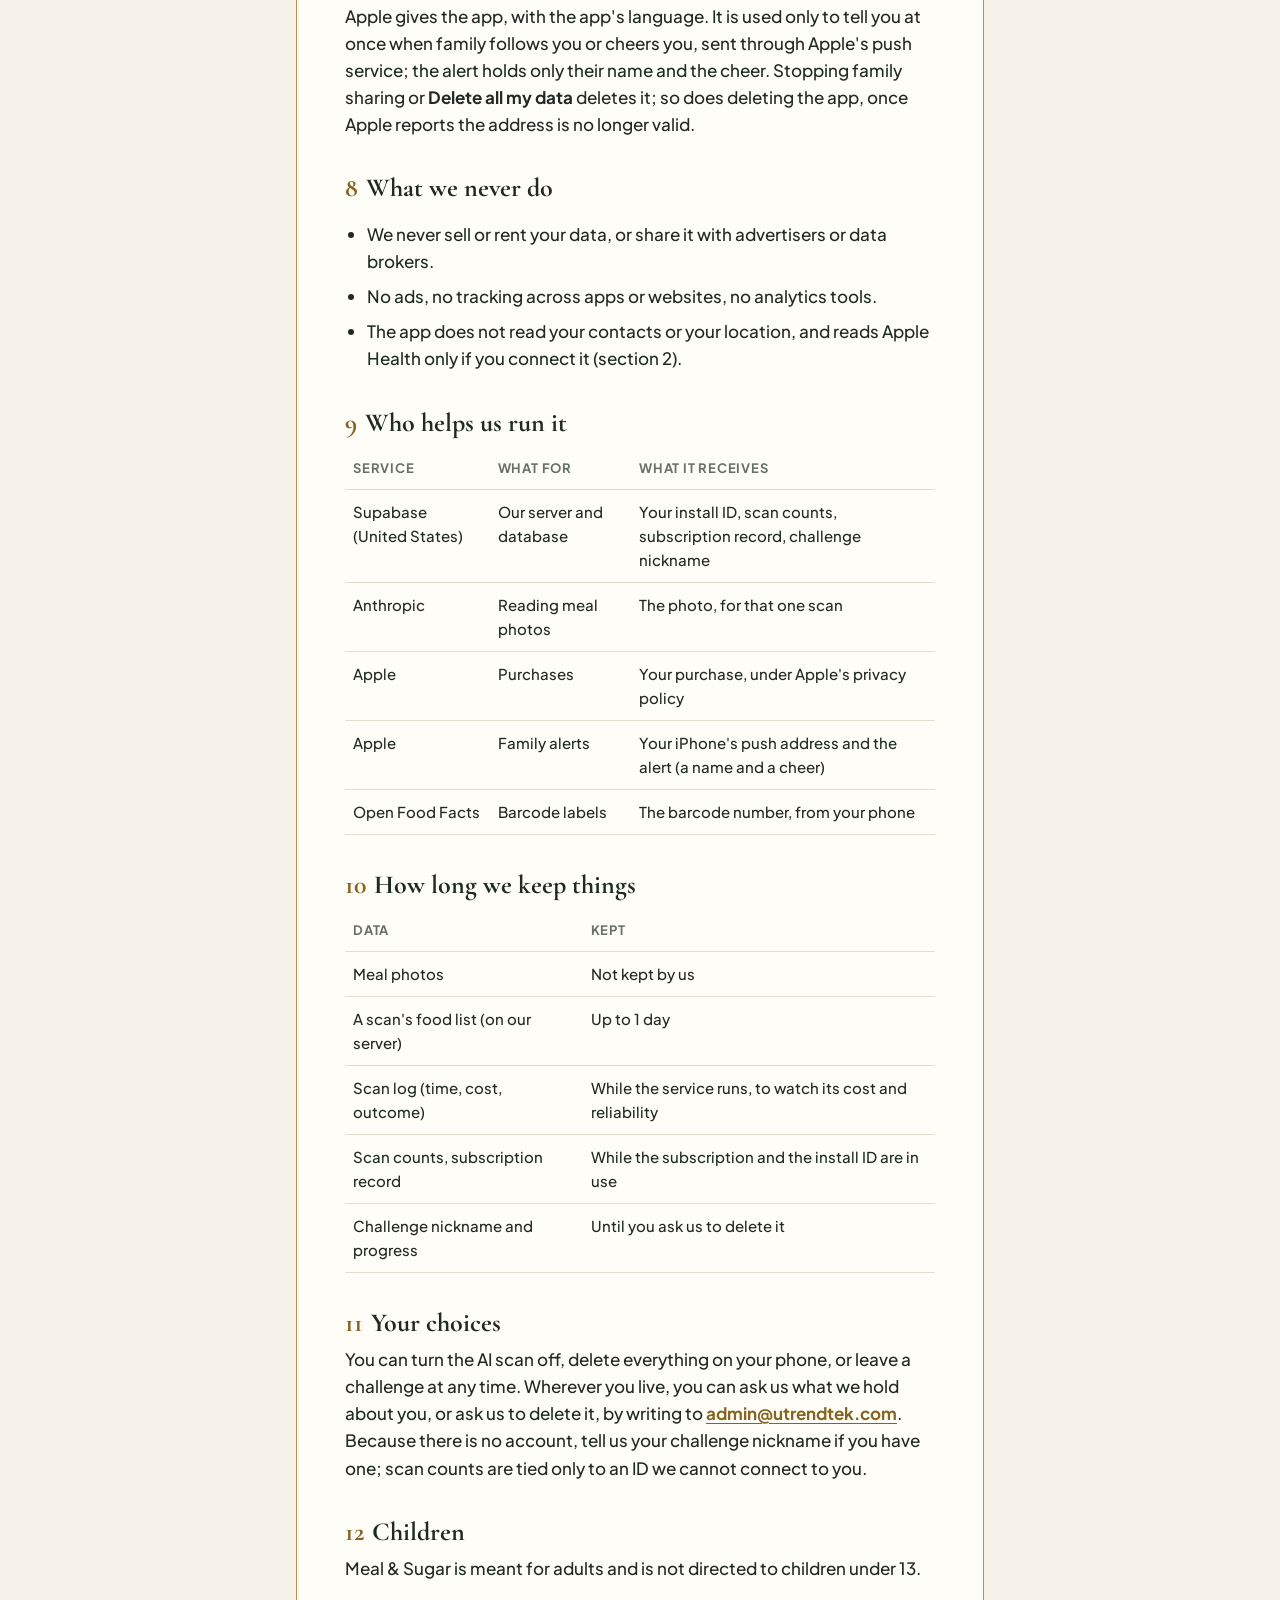
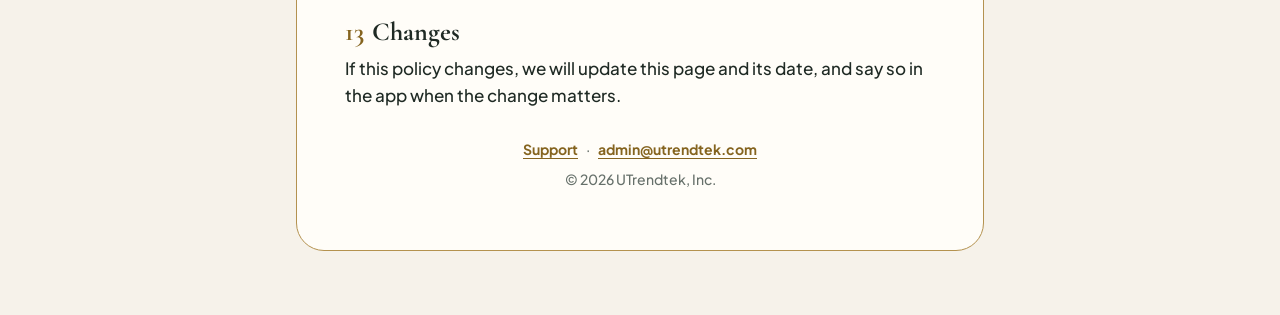
==== commit 773b87bd: "Privacy: journey A1C and 2-hour readings stay on the phone; meals and readings now in the iPhone's o" ====
--- a/index.html
+++ b/index.html
@@ -40,7 +40,7 @@
     <p>Meal &amp; Sugar is made by UTrendtek, Inc. Questions about privacy go to <a href="mailto:admin@utrendtek.com?subject=Meal%20%26%20Sugar%20privacy">admin@utrendtek.com</a>, and a person reads every message.</p>
 
     <h2><span class="n">2</span>What stays on your iPhone</h2>
-    <p>Your meal history, carbs and sugar, saved meals, weekly ratings, challenge progress, routine settings and reminders are stored only on your iPhone. So are the hours of sleep and the mood you note in the morning check-in, the activities you add (such as a swim or a bike ride), the weight you note, and your daily step count, which your iPhone's own motion sensor provides. None of it leaves your phone. Reminders are local notifications. Your meal history, saved meals, ratings, check-ins and challenges are left out of iCloud and device backups.</p>
+    <p>Your meal history, carbs and sugar, saved meals, weekly ratings, challenge progress, routine settings and reminders are stored only on your iPhone. So are the hours of sleep and the mood you note in the morning check-in, the activities you add (such as a swim or a bike ride), the weight you note, and your daily step count, which your iPhone's own motion sensor provides. The A1C results and the 2-hour blood sugar readings you type for your journey are kept the same way. None of it is sent to us or to anyone else. Reminders are local notifications. So that a new or replaced iPhone does not lose your journey, your meals, readings, A1C entries, saved meals and check-ins are included in your iPhone's own backup (to iCloud or to your computer, as you have set it); we never receive that backup. Weekly ratings and challenges are left out of backups.</p>
     <p>To erase all of it, open <strong>Settings › Delete all my data</strong> in the app, or delete the app.</p>
     <p><strong>Apple Health (optional).</strong> If you connect Apple Health in Settings, the app reads your hours asleep, steps, workouts, exercise minutes, weight and the mood you log in Health, to fill in Progress, and saves each meal's carbohydrate, sugar and fiber in Apple Health. You choose each item on Apple's own screen and can change it any time in the Health app. What the app reads from Apple Health stays on your iPhone: it is never sent to our server or to anyone else, never used for advertising, and never stored in iCloud by us. The app never reads blood glucose, medications or health records. <strong>Delete all my data</strong> also removes the meals the app saved in Apple Health.</p>
 
@@ -124,7 +124,7 @@
     <p>Meal &amp; Sugar es de UTrendtek, Inc. Escríbenos sobre privacidad a <a href="mailto:admin@utrendtek.com?subject=Meal%20%26%20Sugar%20privacidad">admin@utrendtek.com</a>; una persona lee cada mensaje.</p>
 
     <h2><span class="n">2</span>Lo que se queda en tu iPhone</h2>
-    <p>Tu historial de comidas, carbohidratos y azúcar, comidas guardadas, valoraciones semanales, progreso en los retos, ajustes de la rutina y recordatorios se guardan solo en tu iPhone. También las horas de sueño y el ánimo que anotas en el registro de la mañana, las actividades que añades (como nadar o andar en bicicleta), el peso que anotas y tus pasos del día, que cuenta el propio sensor de movimiento del iPhone. Nada de esto sale de tu teléfono. Los recordatorios son notificaciones locales. Tu historial, comidas guardadas, valoraciones, registros y retos quedan fuera de iCloud y de las copias de seguridad.</p>
+    <p>Tu historial de comidas, carbohidratos y azúcar, comidas guardadas, valoraciones semanales, progreso en los retos, ajustes de la rutina y recordatorios se guardan solo en tu iPhone. También las horas de sueño y el ánimo que anotas en el registro de la mañana, las actividades que añades (como nadar o andar en bicicleta), el peso que anotas y tus pasos del día, que cuenta el propio sensor de movimiento del iPhone. Los resultados de A1C y las mediciones de azúcar a las 2 horas que anotas para tu camino se guardan igual. Nada de esto se nos envía a nosotros ni a nadie más. Los recordatorios son notificaciones locales. Para que un iPhone nuevo o de reemplazo no pierda tu camino, tus comidas, mediciones, A1C, comidas guardadas y registros se incluyen en la copia de seguridad de tu propio iPhone (en iCloud o en tu computadora, según lo tengas configurado); nosotros nunca recibimos esa copia. Las valoraciones semanales y los retos quedan fuera de las copias de seguridad.</p>
     <p>Para borrarlo todo, abre <strong>Ajustes › Borrar todos mis datos</strong> en la app, o elimina la app.</p>
     <p><strong>Salud de Apple (opcional).</strong> Si conectas Salud de Apple en Ajustes, la app lee tus horas de sueño, pasos, entrenamientos, minutos de ejercicio, peso y el ánimo que registras en Salud, para completar Progreso, y guarda los carbohidratos, el azúcar y la fibra de cada comida en Salud de Apple. Eliges cada dato en la pantalla de Apple y puedes cambiarlo cuando quieras en la app Salud. Lo que la app lee de Salud de Apple se queda en tu iPhone: nunca se envía a nuestro servidor ni a nadie más, nunca se usa para publicidad y nunca lo guardamos en iCloud. La app nunca lee glucosa en sangre, medicamentos ni historiales médicos. <strong>Borrar todos mis datos</strong> también quita las comidas que la app guardó en Salud de Apple.</p>
 
@@ -209,7 +209,7 @@
     <p>Meal &amp; Sugar do UTrendtek, Inc. làm ra. Mọi câu hỏi về quyền riêng tư xin gửi về <a href="mailto:admin@utrendtek.com?subject=Meal%20%26%20Sugar%20quy%E1%BB%81n%20ri%C3%AAng%20t%C6%B0">admin@utrendtek.com</a>; mỗi thư đều có người đọc.</p>
 
     <h2><span class="n">2</span>Những gì ở lại trên iPhone của bạn</h2>
-    <p>Lịch sử bữa ăn, tinh bột và đường, bữa ăn đã lưu, đánh giá hằng tuần, tiến độ thử thách, cài đặt thói quen và lời nhắc chỉ được lưu trên iPhone của bạn. Số giờ ngủ và tâm trạng bạn ghi mỗi sáng, các hoạt động bạn thêm (như bơi hay đạp xe), cân nặng bạn ghi, cùng số bước mỗi ngày do cảm biến chuyển động của iPhone đếm, cũng vậy. Không gì trong số này rời khỏi điện thoại. Lời nhắc là thông báo ngay trên máy. Lịch sử bữa ăn, bữa ăn đã lưu, đánh giá, ghi chép buổi sáng và thử thách không được đưa vào iCloud hay bản sao lưu.</p>
+    <p>Lịch sử bữa ăn, tinh bột và đường, bữa ăn đã lưu, đánh giá hằng tuần, tiến độ thử thách, cài đặt thói quen và lời nhắc chỉ được lưu trên iPhone của bạn. Số giờ ngủ và tâm trạng bạn ghi mỗi sáng, các hoạt động bạn thêm (như bơi hay đạp xe), cân nặng bạn ghi, cùng số bước mỗi ngày do cảm biến chuyển động của iPhone đếm, cũng vậy. Chỉ số A1C và con số đường huyết sau 2 tiếng mà bạn nhập cho hành trình cũng được lưu như vậy. Không gì trong số này được gửi cho chúng tôi hay cho bất kỳ ai. Lời nhắc là thông báo ngay trên máy. Để iPhone mới hoặc máy thay thế không mất hành trình của bạn, bữa ăn, con số đường huyết, A1C, bữa ăn đã lưu và ghi chép buổi sáng được đưa vào bản sao lưu của chính iPhone (lên iCloud hoặc máy tính, tùy bạn cài đặt); chúng tôi không bao giờ nhận bản sao lưu đó. Đánh giá hằng tuần và thử thách không được đưa vào bản sao lưu.</p>
     <p>Để xoá tất cả, mở <strong>Cài đặt › Xóa toàn bộ dữ liệu</strong> trong ứng dụng, hoặc xoá ứng dụng.</p>
     <p><strong>Sức khỏe của Apple (tuỳ chọn).</strong> Nếu bạn kết nối Sức khỏe trong Cài đặt, ứng dụng đọc số giờ ngủ, số bước, bài tập, số phút vận động, cân nặng và tâm trạng bạn ghi trong Sức khỏe, để điền phần Tiến bộ, và lưu tinh bột, đường, chất xơ của mỗi bữa vào Sức khỏe. Bạn chọn từng mục trên màn hình của Apple và có thể đổi bất cứ lúc nào trong ứng dụng Sức khỏe. Những gì ứng dụng đọc từ Sức khỏe ở lại trên iPhone: không bao giờ gửi đến máy chủ của chúng tôi hay bất kỳ ai, không dùng cho quảng cáo, và chúng tôi không lưu lên iCloud. Ứng dụng không bao giờ đọc đường huyết, thuốc hay hồ sơ bệnh án. <strong>Xóa toàn bộ dữ liệu</strong> cũng xoá các bữa ăn mà ứng dụng đã lưu vào Sức khỏe.</p>
 
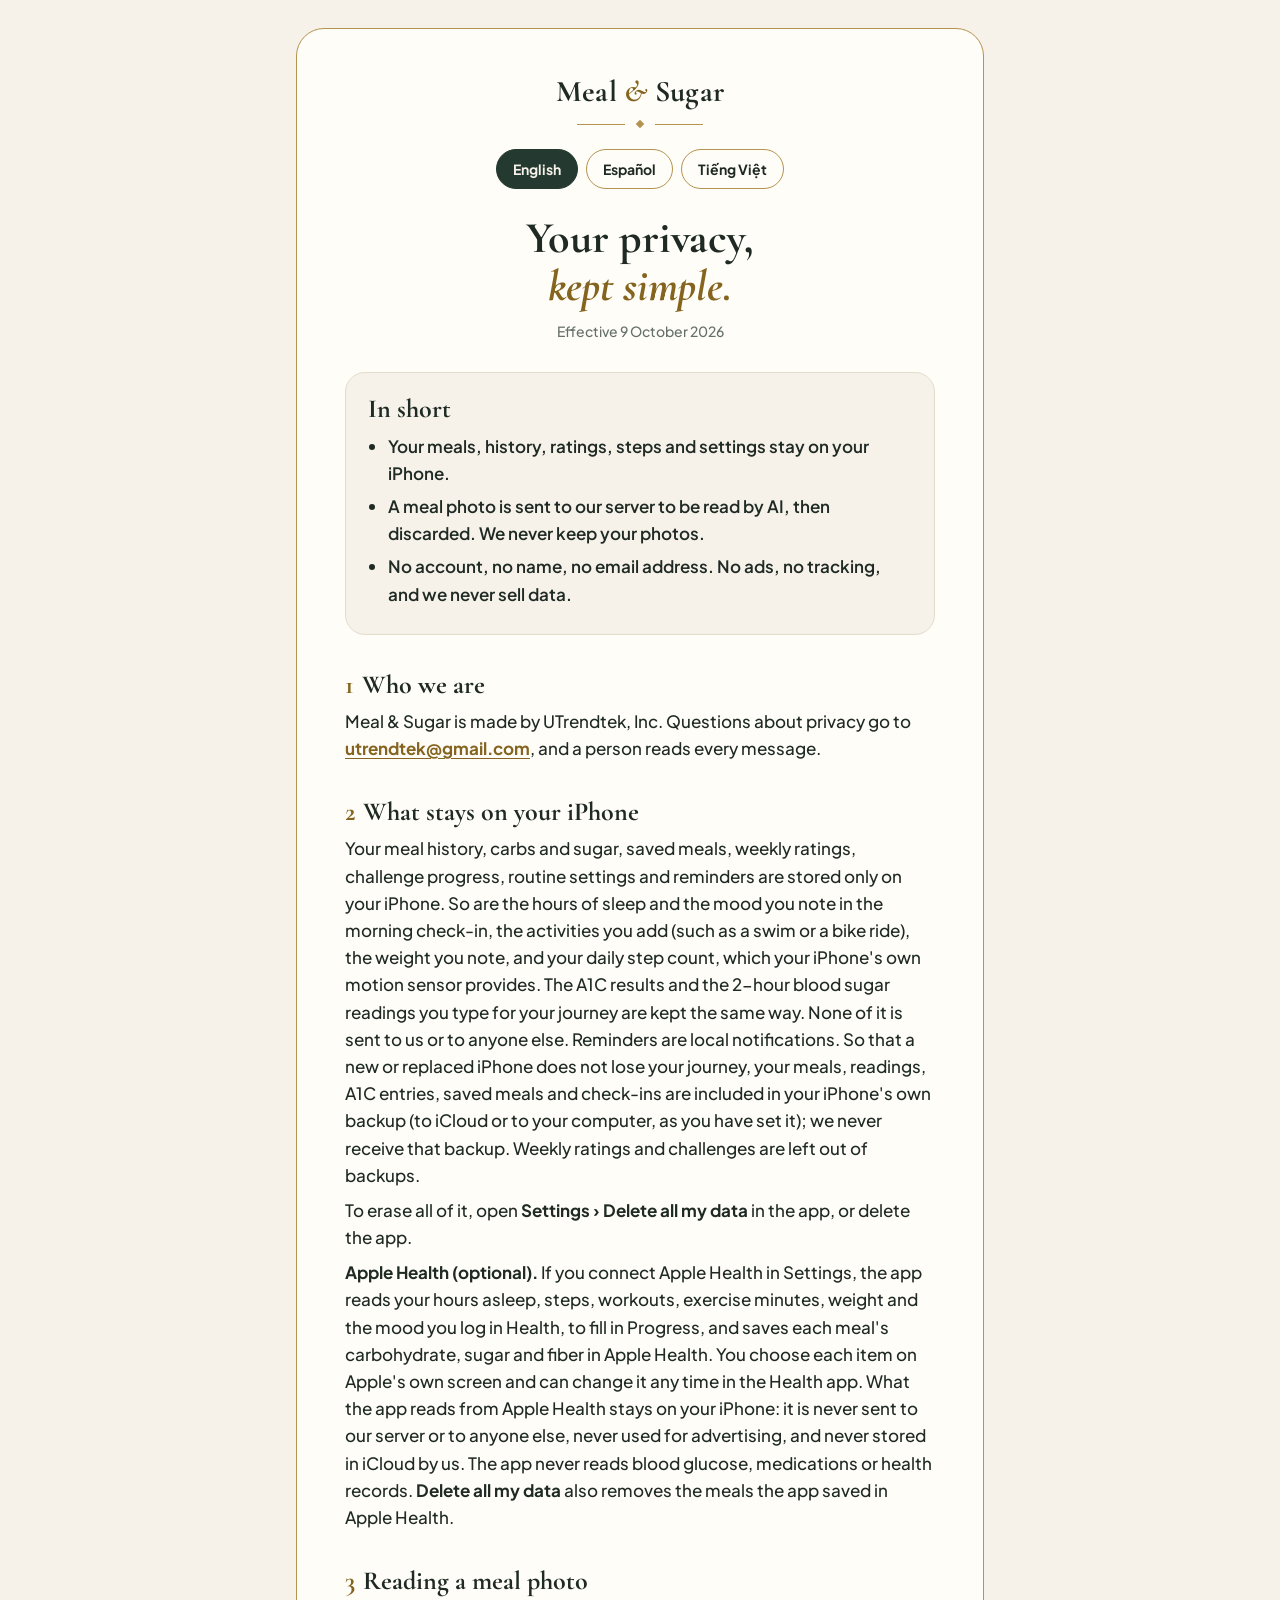
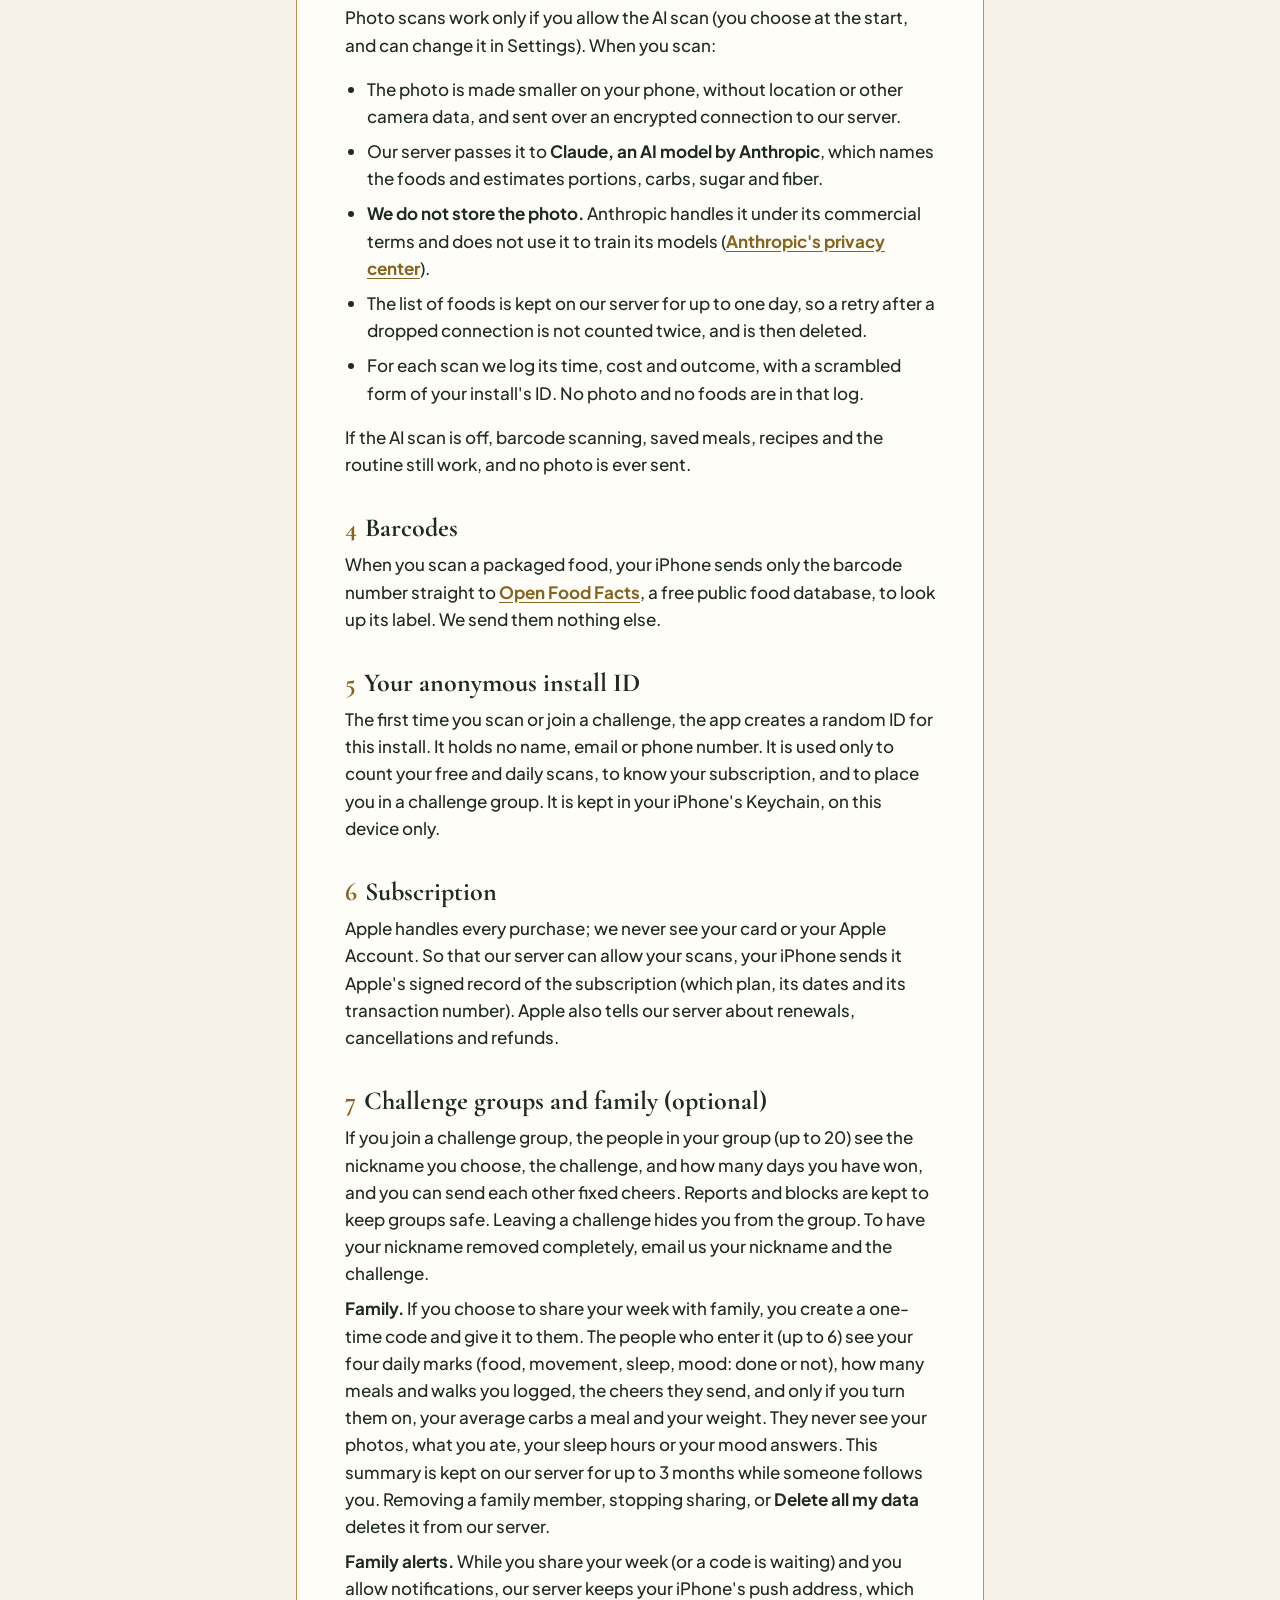
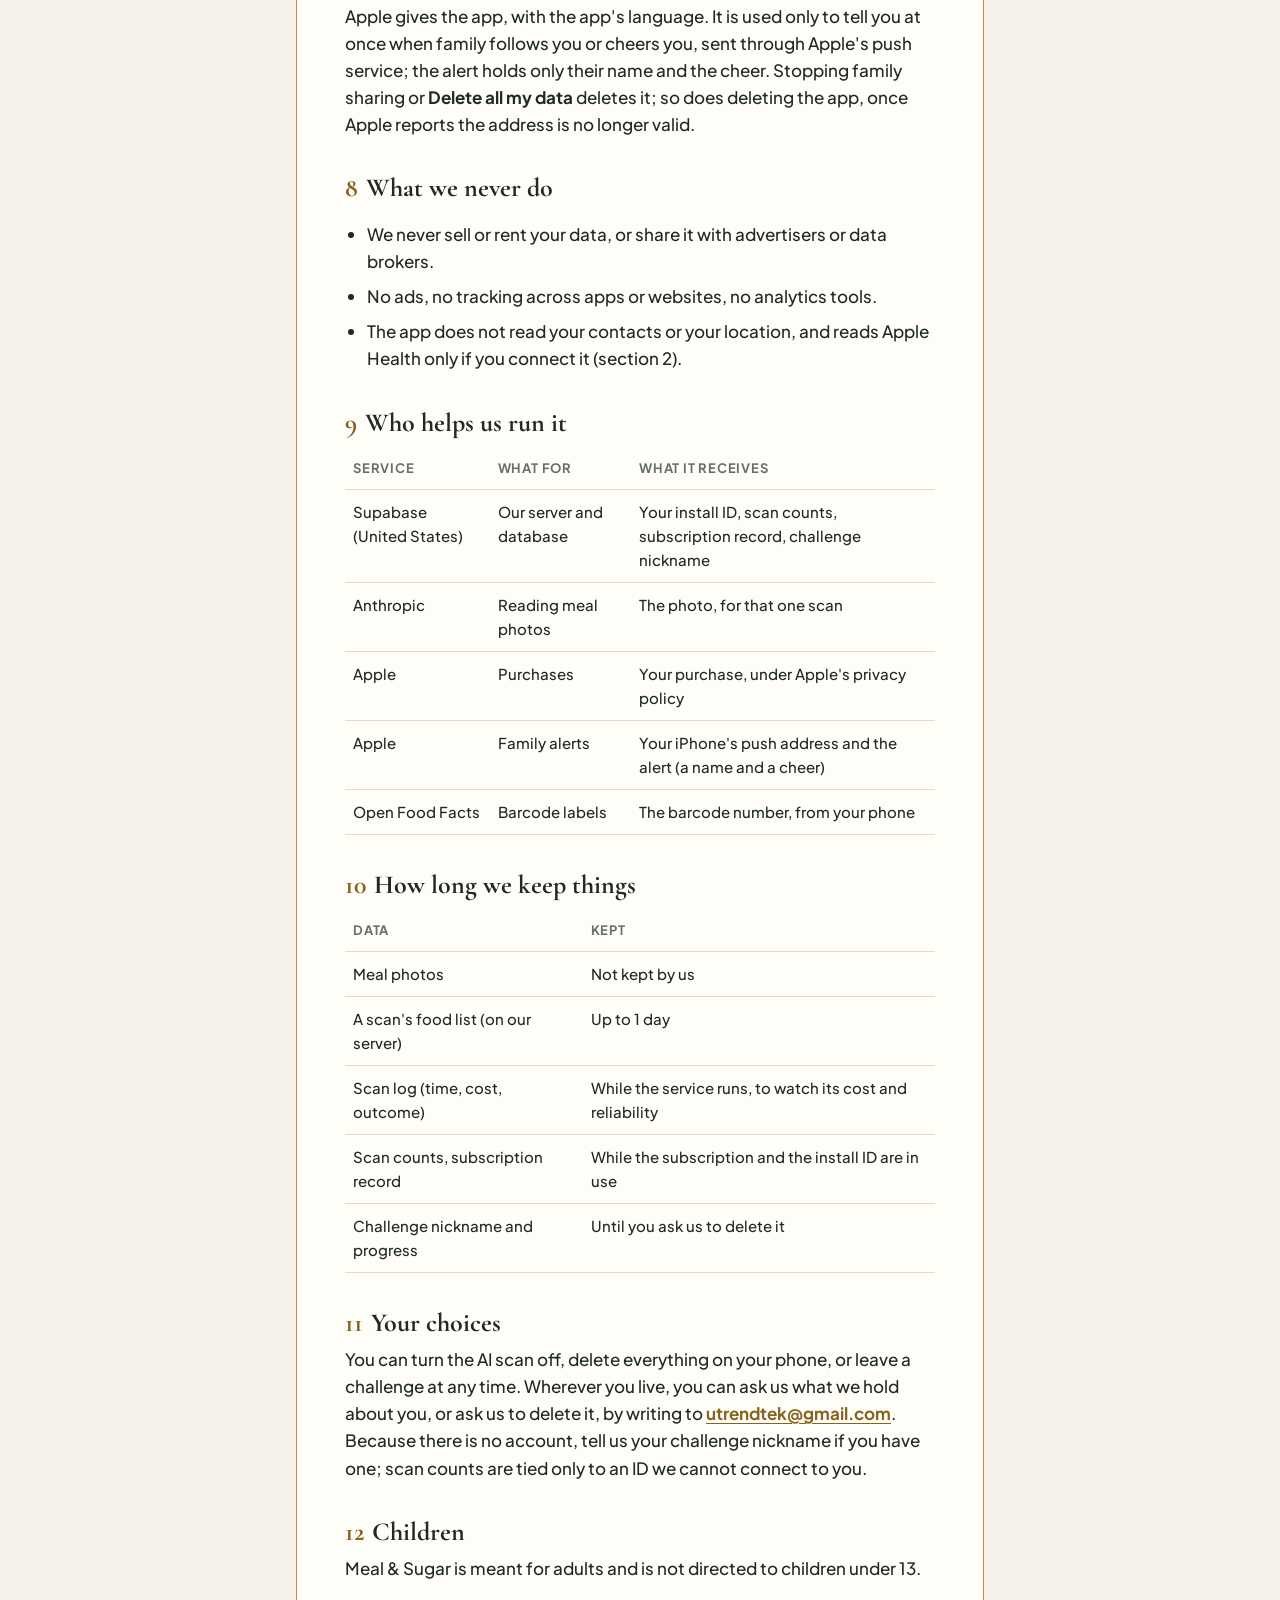
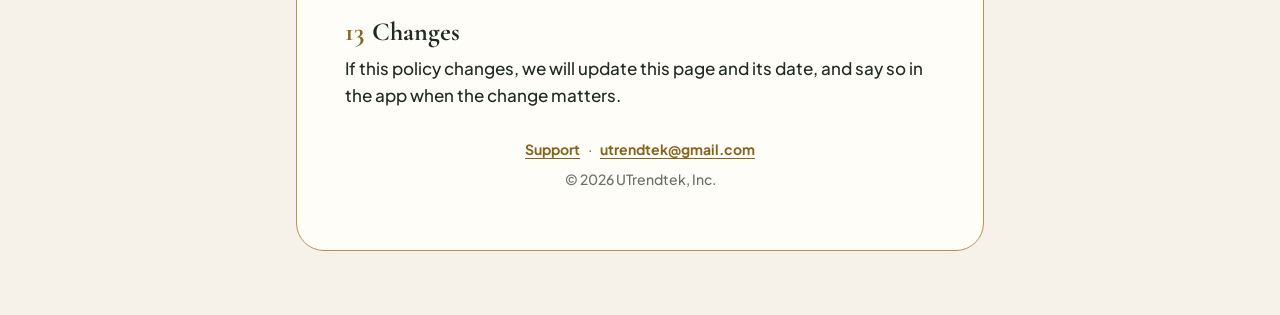
==== commit cd6f9926: "Contact email: utrendtek@gmail.com Co-Authored-By: Claude Opus 5.5 <noreply@anthropic.com>" ====
--- a/index.html
+++ b/index.html
@@ -37,7 +37,7 @@
     </section>
 
     <h2><span class="n">1</span>Who we are</h2>
-    <p>Meal &amp; Sugar is made by UTrendtek, Inc. Questions about privacy go to <a href="mailto:admin@utrendtek.com?subject=Meal%20%26%20Sugar%20privacy">admin@utrendtek.com</a>, and a person reads every message.</p>
+    <p>Meal &amp; Sugar is made by UTrendtek, Inc. Questions about privacy go to <a href="mailto:utrendtek@gmail.com?subject=Meal%20%26%20Sugar%20privacy">utrendtek@gmail.com</a>, and a person reads every message.</p>
 
     <h2><span class="n">2</span>What stays on your iPhone</h2>
     <p>Your meal history, carbs and sugar, saved meals, weekly ratings, challenge progress, routine settings and reminders are stored only on your iPhone. So are the hours of sleep and the mood you note in the morning check-in, the activities you add (such as a swim or a bike ride), the weight you note, and your daily step count, which your iPhone's own motion sensor provides. The A1C results and the 2-hour blood sugar readings you type for your journey are kept the same way. None of it is sent to us or to anyone else. Reminders are local notifications. So that a new or replaced iPhone does not lose your journey, your meals, readings, A1C entries, saved meals and check-ins are included in your iPhone's own backup (to iCloud or to your computer, as you have set it); we never receive that backup. Weekly ratings and challenges are left out of backups.</p>
@@ -97,7 +97,7 @@
     </table>
 
     <h2><span class="n">11</span>Your choices</h2>
-    <p>You can turn the AI scan off, delete everything on your phone, or leave a challenge at any time. Wherever you live, you can ask us what we hold about you, or ask us to delete it, by writing to <a href="mailto:admin@utrendtek.com?subject=Meal%20%26%20Sugar%20privacy">admin@utrendtek.com</a>. Because there is no account, tell us your challenge nickname if you have one; scan counts are tied only to an ID we cannot connect to you.</p>
+    <p>You can turn the AI scan off, delete everything on your phone, or leave a challenge at any time. Wherever you live, you can ask us what we hold about you, or ask us to delete it, by writing to <a href="mailto:utrendtek@gmail.com?subject=Meal%20%26%20Sugar%20privacy">utrendtek@gmail.com</a>. Because there is no account, tell us your challenge nickname if you have one; scan counts are tied only to an ID we cannot connect to you.</p>
 
     <h2><span class="n">12</span>Children</h2>
     <p>Meal &amp; Sugar is meant for adults and is not directed to children under 13.</p>
@@ -121,7 +121,7 @@
     </section>
 
     <h2><span class="n">1</span>Quiénes somos</h2>
-    <p>Meal &amp; Sugar es de UTrendtek, Inc. Escríbenos sobre privacidad a <a href="mailto:admin@utrendtek.com?subject=Meal%20%26%20Sugar%20privacidad">admin@utrendtek.com</a>; una persona lee cada mensaje.</p>
+    <p>Meal &amp; Sugar es de UTrendtek, Inc. Escríbenos sobre privacidad a <a href="mailto:utrendtek@gmail.com?subject=Meal%20%26%20Sugar%20privacidad">utrendtek@gmail.com</a>; una persona lee cada mensaje.</p>
 
     <h2><span class="n">2</span>Lo que se queda en tu iPhone</h2>
     <p>Tu historial de comidas, carbohidratos y azúcar, comidas guardadas, valoraciones semanales, progreso en los retos, ajustes de la rutina y recordatorios se guardan solo en tu iPhone. También las horas de sueño y el ánimo que anotas en el registro de la mañana, las actividades que añades (como nadar o andar en bicicleta), el peso que anotas y tus pasos del día, que cuenta el propio sensor de movimiento del iPhone. Los resultados de A1C y las mediciones de azúcar a las 2 horas que anotas para tu camino se guardan igual. Nada de esto se nos envía a nosotros ni a nadie más. Los recordatorios son notificaciones locales. Para que un iPhone nuevo o de reemplazo no pierda tu camino, tus comidas, mediciones, A1C, comidas guardadas y registros se incluyen en la copia de seguridad de tu propio iPhone (en iCloud o en tu computadora, según lo tengas configurado); nosotros nunca recibimos esa copia. Las valoraciones semanales y los retos quedan fuera de las copias de seguridad.</p>
@@ -181,7 +181,7 @@
     </table>
 
     <h2><span class="n">11</span>Tus opciones</h2>
-    <p>Puedes desactivar el escaneo con IA, borrar todo lo que hay en tu teléfono o dejar un reto cuando quieras. Vivas donde vivas, puedes pedirnos qué datos tenemos sobre ti o que los borremos escribiendo a <a href="mailto:admin@utrendtek.com?subject=Meal%20%26%20Sugar%20privacidad">admin@utrendtek.com</a>. Como no hay cuenta, dinos tu apodo de reto si tienes uno; el conteo de escaneos solo está unido a un ID que no podemos relacionar contigo.</p>
+    <p>Puedes desactivar el escaneo con IA, borrar todo lo que hay en tu teléfono o dejar un reto cuando quieras. Vivas donde vivas, puedes pedirnos qué datos tenemos sobre ti o que los borremos escribiendo a <a href="mailto:utrendtek@gmail.com?subject=Meal%20%26%20Sugar%20privacidad">utrendtek@gmail.com</a>. Como no hay cuenta, dinos tu apodo de reto si tienes uno; el conteo de escaneos solo está unido a un ID que no podemos relacionar contigo.</p>
 
     <h2><span class="n">12</span>Menores</h2>
     <p>Meal &amp; Sugar está pensada para adultos y no está dirigida a menores de 13 años.</p>
@@ -206,7 +206,7 @@
     </section>
 
     <h2><span class="n">1</span>Chúng tôi là ai</h2>
-    <p>Meal &amp; Sugar do UTrendtek, Inc. làm ra. Mọi câu hỏi về quyền riêng tư xin gửi về <a href="mailto:admin@utrendtek.com?subject=Meal%20%26%20Sugar%20quy%E1%BB%81n%20ri%C3%AAng%20t%C6%B0">admin@utrendtek.com</a>; mỗi thư đều có người đọc.</p>
+    <p>Meal &amp; Sugar do UTrendtek, Inc. làm ra. Mọi câu hỏi về quyền riêng tư xin gửi về <a href="mailto:utrendtek@gmail.com?subject=Meal%20%26%20Sugar%20quy%E1%BB%81n%20ri%C3%AAng%20t%C6%B0">utrendtek@gmail.com</a>; mỗi thư đều có người đọc.</p>
 
     <h2><span class="n">2</span>Những gì ở lại trên iPhone của bạn</h2>
     <p>Lịch sử bữa ăn, tinh bột và đường, bữa ăn đã lưu, đánh giá hằng tuần, tiến độ thử thách, cài đặt thói quen và lời nhắc chỉ được lưu trên iPhone của bạn. Số giờ ngủ và tâm trạng bạn ghi mỗi sáng, các hoạt động bạn thêm (như bơi hay đạp xe), cân nặng bạn ghi, cùng số bước mỗi ngày do cảm biến chuyển động của iPhone đếm, cũng vậy. Chỉ số A1C và con số đường huyết sau 2 tiếng mà bạn nhập cho hành trình cũng được lưu như vậy. Không gì trong số này được gửi cho chúng tôi hay cho bất kỳ ai. Lời nhắc là thông báo ngay trên máy. Để iPhone mới hoặc máy thay thế không mất hành trình của bạn, bữa ăn, con số đường huyết, A1C, bữa ăn đã lưu và ghi chép buổi sáng được đưa vào bản sao lưu của chính iPhone (lên iCloud hoặc máy tính, tùy bạn cài đặt); chúng tôi không bao giờ nhận bản sao lưu đó. Đánh giá hằng tuần và thử thách không được đưa vào bản sao lưu.</p>
@@ -266,7 +266,7 @@
     </table>
 
     <h2><span class="n">11</span>Lựa chọn của bạn</h2>
-    <p>Bạn có thể tắt quét bằng AI, xoá mọi thứ trên điện thoại, hoặc rời thử thách bất cứ lúc nào. Dù bạn sống ở đâu, bạn đều có thể hỏi chúng tôi đang giữ gì về bạn, hoặc yêu cầu xoá, bằng cách viết thư đến <a href="mailto:admin@utrendtek.com?subject=Meal%20%26%20Sugar%20quy%E1%BB%81n%20ri%C3%AAng%20t%C6%B0">admin@utrendtek.com</a>. Vì không có tài khoản, xin cho chúng tôi biết biệt danh thử thách nếu có; số lượt quét chỉ gắn với một mã mà chúng tôi không thể liên kết với bạn.</p>
+    <p>Bạn có thể tắt quét bằng AI, xoá mọi thứ trên điện thoại, hoặc rời thử thách bất cứ lúc nào. Dù bạn sống ở đâu, bạn đều có thể hỏi chúng tôi đang giữ gì về bạn, hoặc yêu cầu xoá, bằng cách viết thư đến <a href="mailto:utrendtek@gmail.com?subject=Meal%20%26%20Sugar%20quy%E1%BB%81n%20ri%C3%AAng%20t%C6%B0">utrendtek@gmail.com</a>. Vì không có tài khoản, xin cho chúng tôi biết biệt danh thử thách nếu có; số lượt quét chỉ gắn với một mã mà chúng tôi không thể liên kết với bạn.</p>
 
     <h2><span class="n">12</span>Trẻ em</h2>
     <p>Meal &amp; Sugar dành cho người lớn và không hướng đến trẻ em dưới 13 tuổi.</p>
@@ -277,7 +277,7 @@
   </article>
 
   <footer>
-    <a href="support.html">Support</a> · <a href="mailto:admin@utrendtek.com">admin@utrendtek.com</a>
+    <a href="support.html">Support</a> · <a href="mailto:utrendtek@gmail.com">utrendtek@gmail.com</a>
     <p>© 2026 UTrendtek, Inc.</p>
   </footer>
 </div>
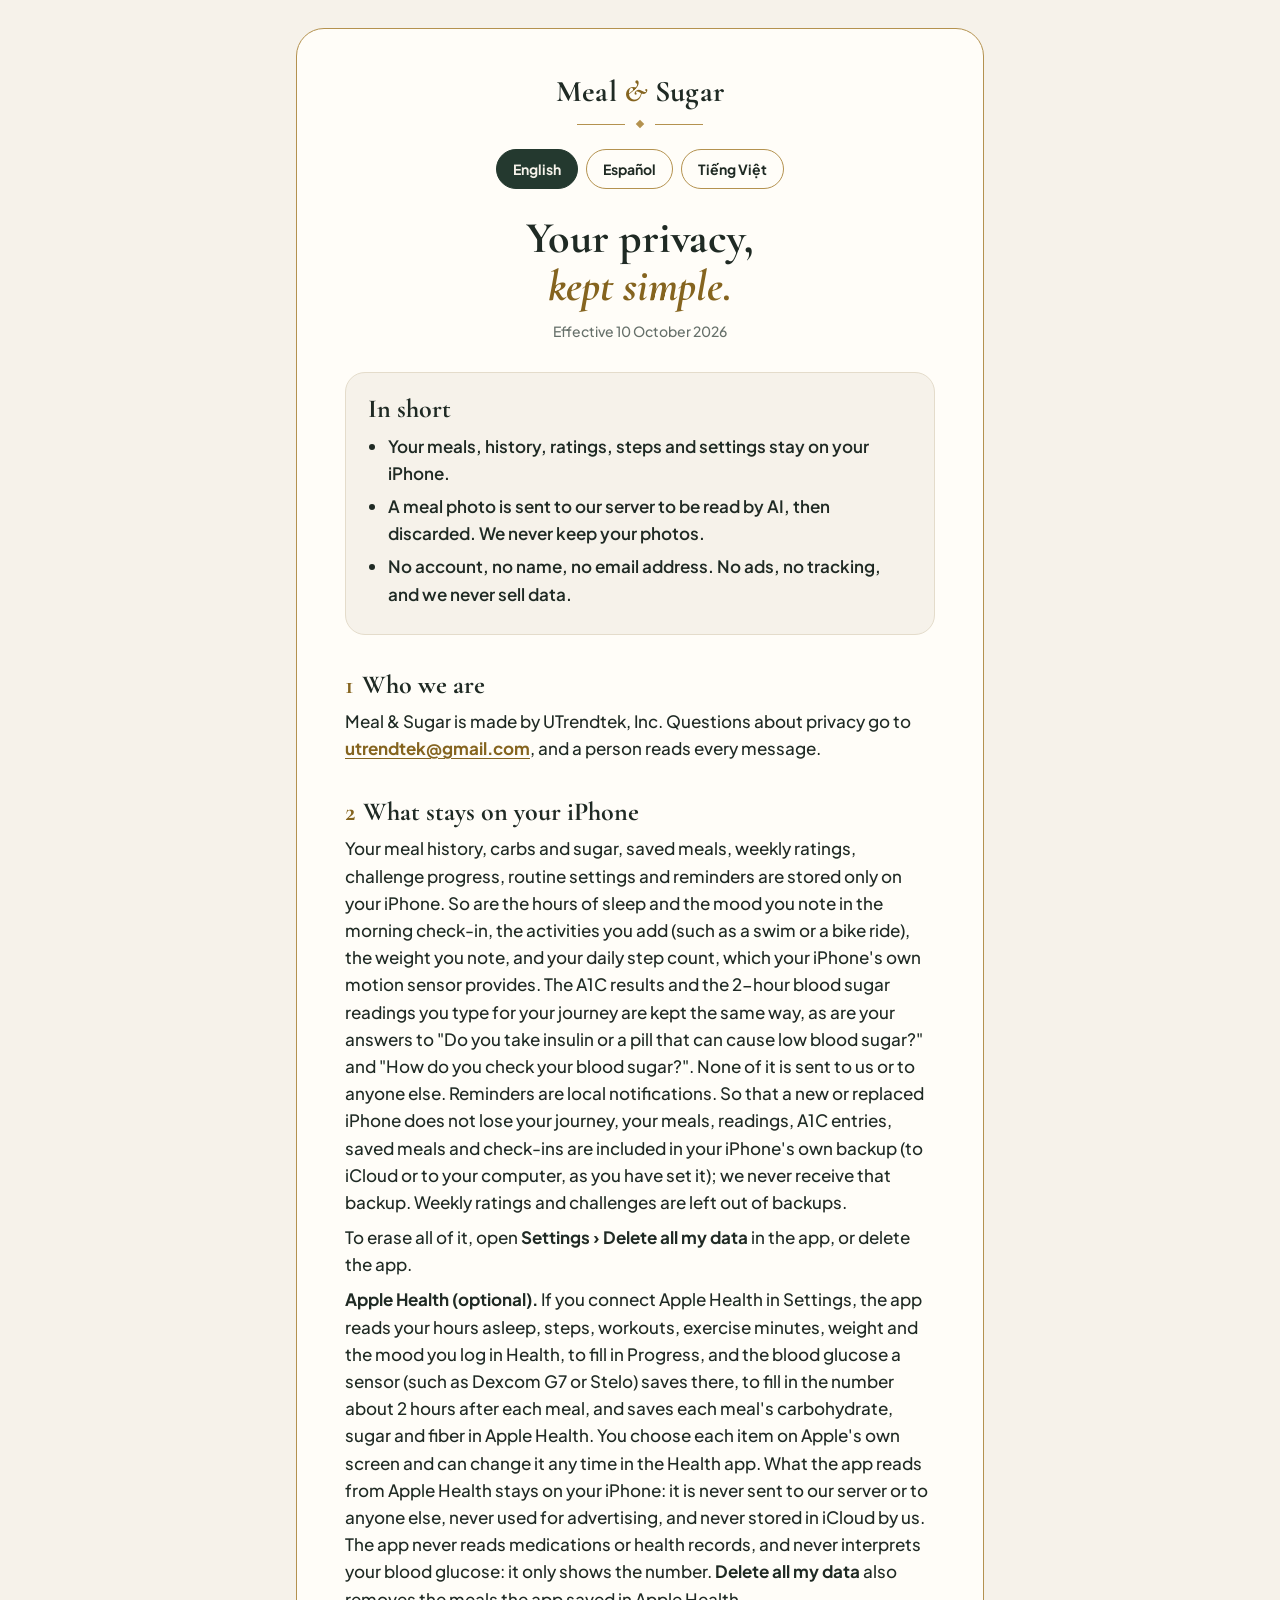
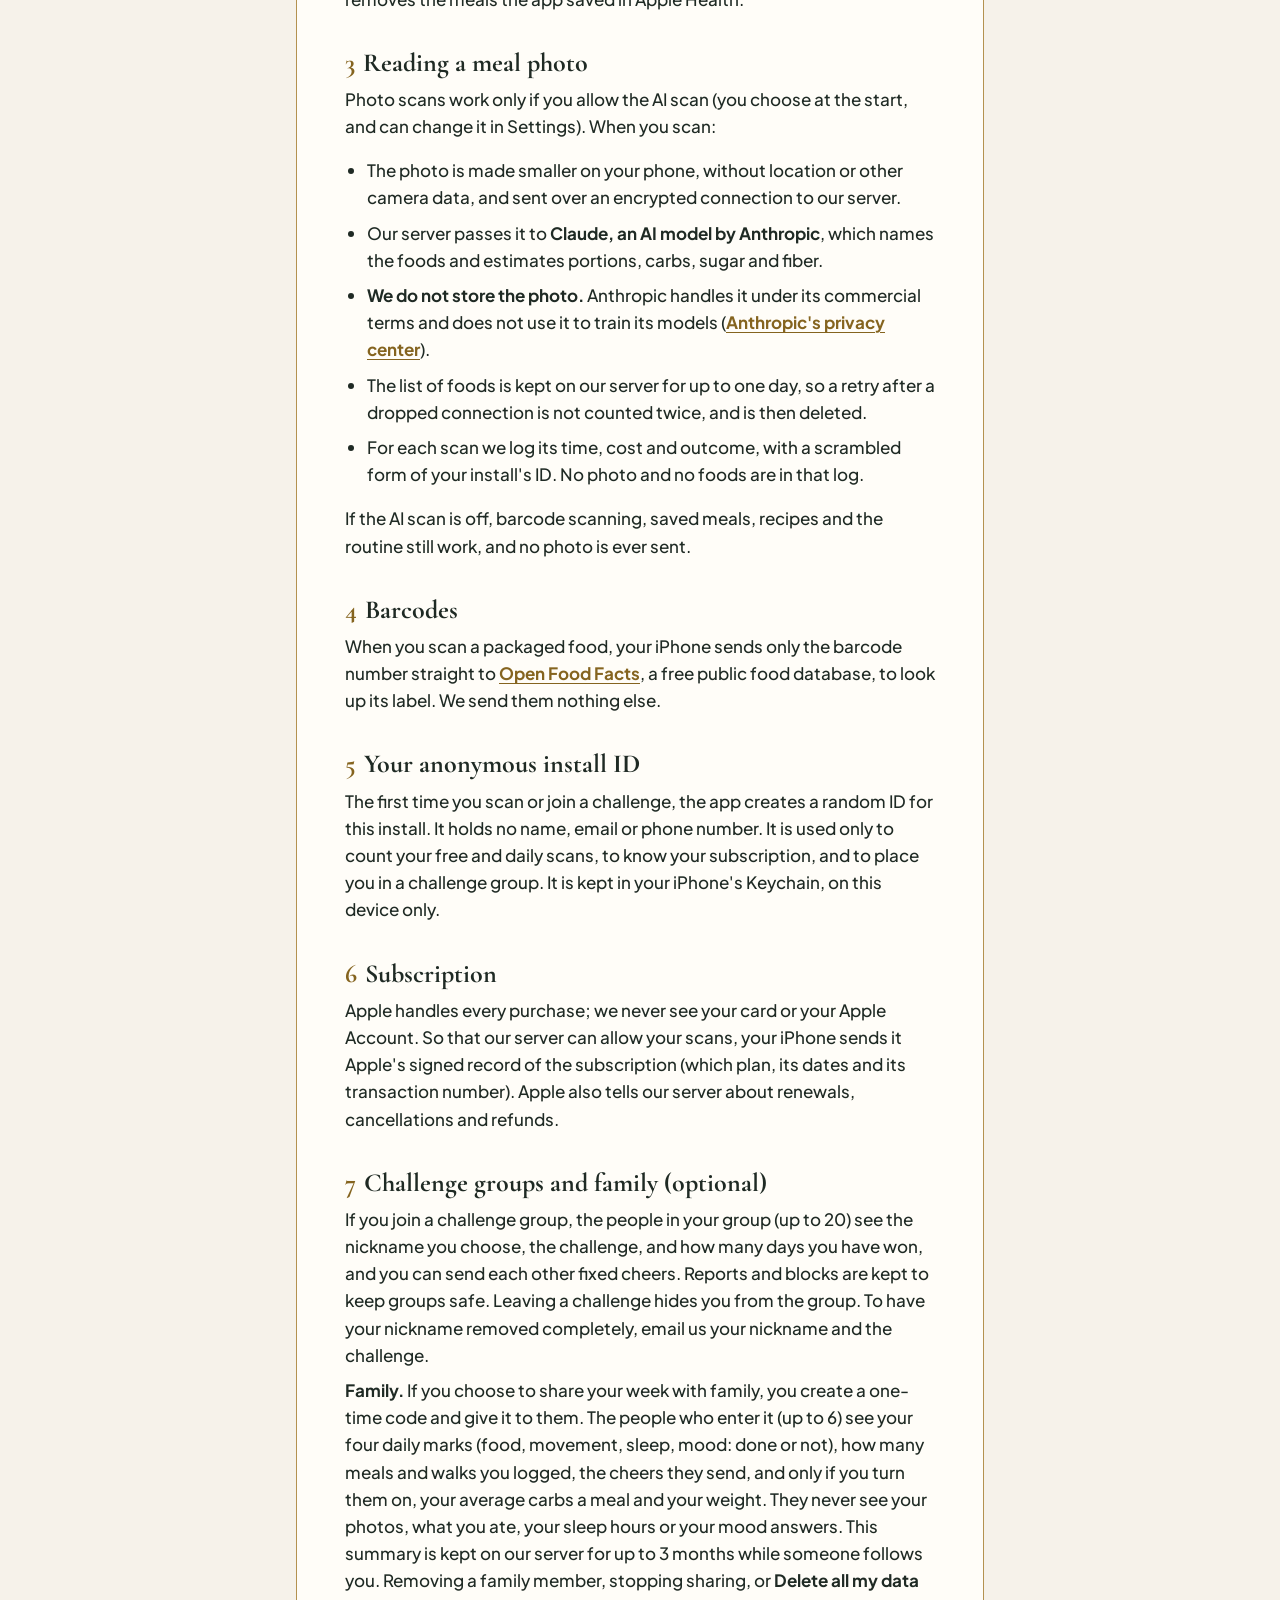
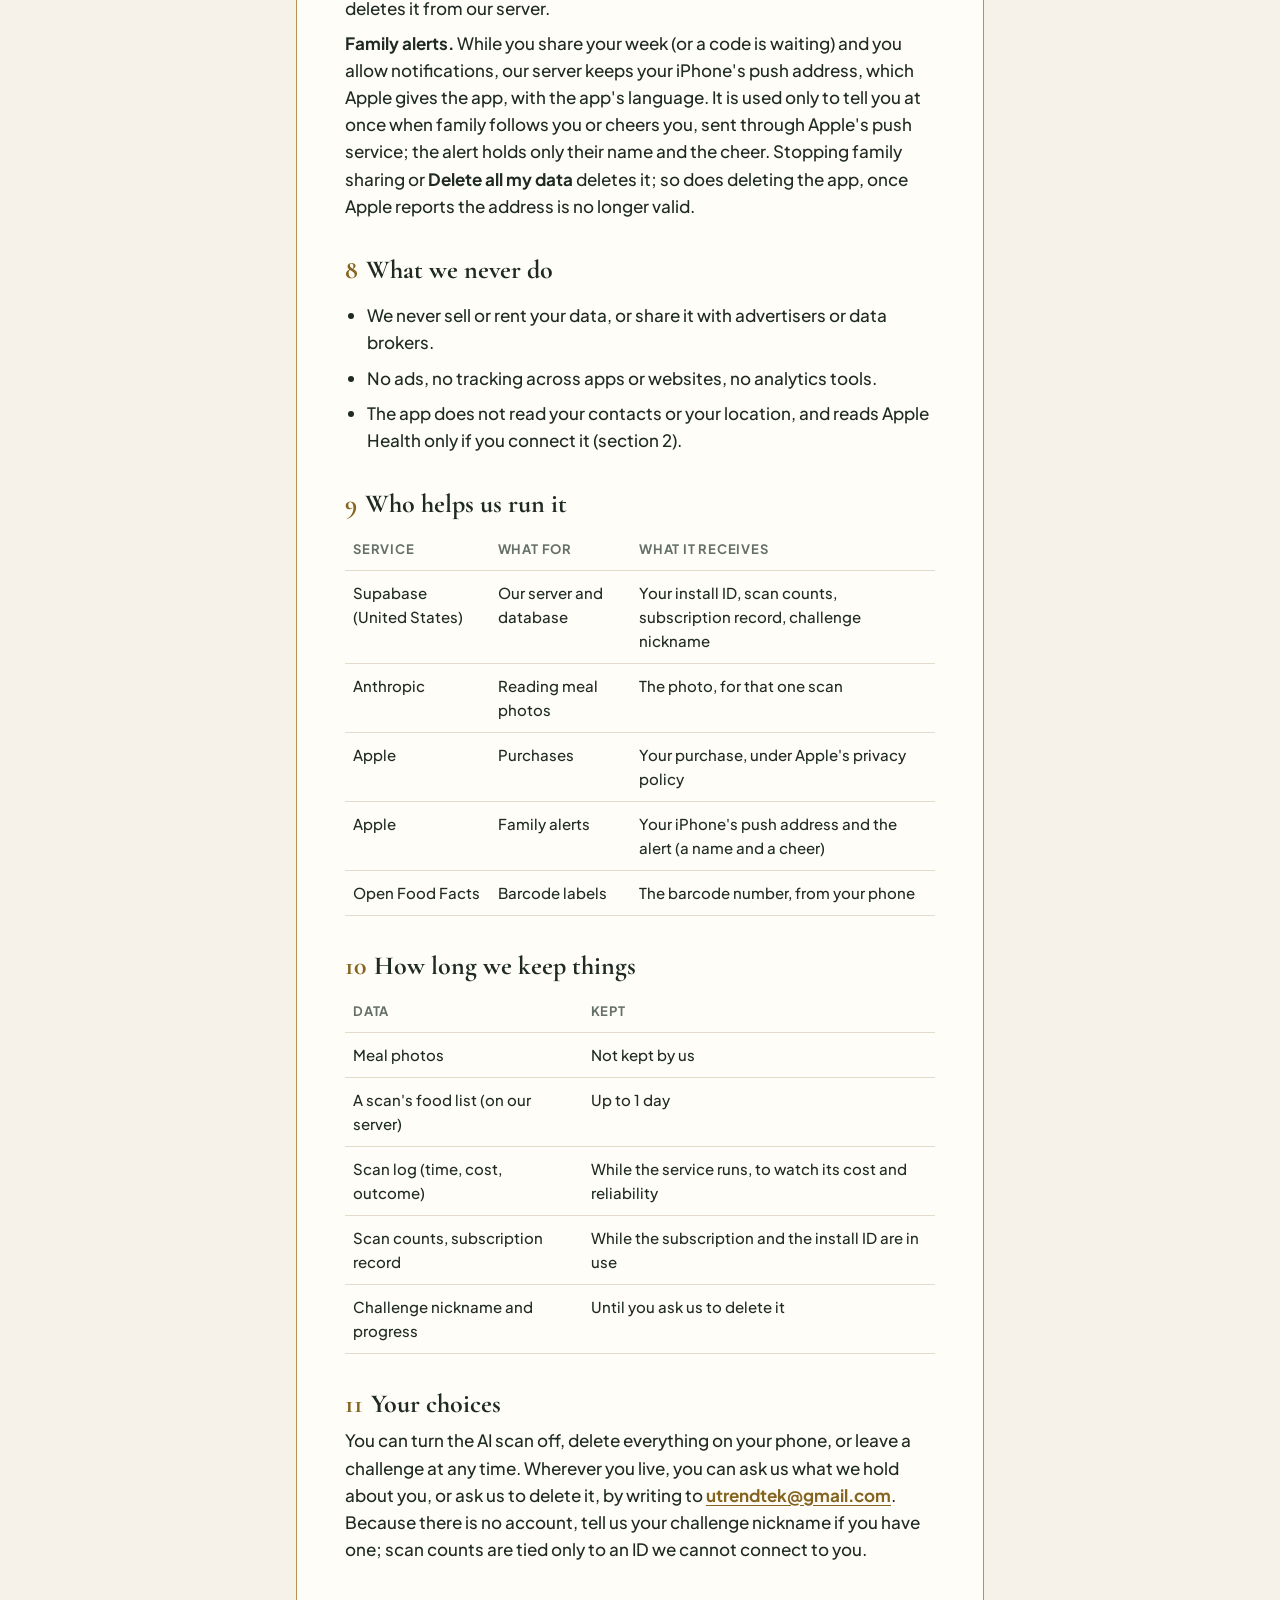
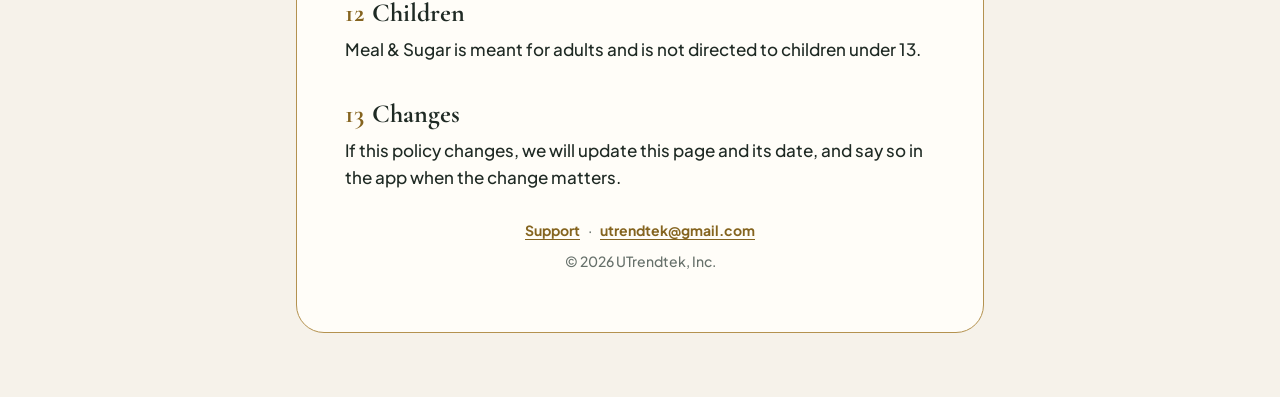
==== commit d9a412f6: "Privacy: build 14 reads sensor blood glucose from Apple Health; medicine and checking answers stay o" ====
--- a/index.html
+++ b/index.html
@@ -25,7 +25,7 @@
   <!-- ============================ ENGLISH ============================ -->
   <article lang="en" data-lang="en">
     <h1>Your privacy, <em>kept simple.</em></h1>
-    <p class="updated">Effective 9 October 2026</p>
+    <p class="updated">Effective 10 October 2026</p>
 
     <section class="summary">
       <h2>In short</h2>
@@ -40,9 +40,9 @@
     <p>Meal &amp; Sugar is made by UTrendtek, Inc. Questions about privacy go to <a href="mailto:utrendtek@gmail.com?subject=Meal%20%26%20Sugar%20privacy">utrendtek@gmail.com</a>, and a person reads every message.</p>
 
     <h2><span class="n">2</span>What stays on your iPhone</h2>
-    <p>Your meal history, carbs and sugar, saved meals, weekly ratings, challenge progress, routine settings and reminders are stored only on your iPhone. So are the hours of sleep and the mood you note in the morning check-in, the activities you add (such as a swim or a bike ride), the weight you note, and your daily step count, which your iPhone's own motion sensor provides. The A1C results and the 2-hour blood sugar readings you type for your journey are kept the same way. None of it is sent to us or to anyone else. Reminders are local notifications. So that a new or replaced iPhone does not lose your journey, your meals, readings, A1C entries, saved meals and check-ins are included in your iPhone's own backup (to iCloud or to your computer, as you have set it); we never receive that backup. Weekly ratings and challenges are left out of backups.</p>
+    <p>Your meal history, carbs and sugar, saved meals, weekly ratings, challenge progress, routine settings and reminders are stored only on your iPhone. So are the hours of sleep and the mood you note in the morning check-in, the activities you add (such as a swim or a bike ride), the weight you note, and your daily step count, which your iPhone's own motion sensor provides. The A1C results and the 2-hour blood sugar readings you type for your journey are kept the same way, as are your answers to "Do you take insulin or a pill that can cause low blood sugar?" and "How do you check your blood sugar?". None of it is sent to us or to anyone else. Reminders are local notifications. So that a new or replaced iPhone does not lose your journey, your meals, readings, A1C entries, saved meals and check-ins are included in your iPhone's own backup (to iCloud or to your computer, as you have set it); we never receive that backup. Weekly ratings and challenges are left out of backups.</p>
     <p>To erase all of it, open <strong>Settings › Delete all my data</strong> in the app, or delete the app.</p>
-    <p><strong>Apple Health (optional).</strong> If you connect Apple Health in Settings, the app reads your hours asleep, steps, workouts, exercise minutes, weight and the mood you log in Health, to fill in Progress, and saves each meal's carbohydrate, sugar and fiber in Apple Health. You choose each item on Apple's own screen and can change it any time in the Health app. What the app reads from Apple Health stays on your iPhone: it is never sent to our server or to anyone else, never used for advertising, and never stored in iCloud by us. The app never reads blood glucose, medications or health records. <strong>Delete all my data</strong> also removes the meals the app saved in Apple Health.</p>
+    <p><strong>Apple Health (optional).</strong> If you connect Apple Health in Settings, the app reads your hours asleep, steps, workouts, exercise minutes, weight and the mood you log in Health, to fill in Progress, and the blood glucose a sensor (such as Dexcom G7 or Stelo) saves there, to fill in the number about 2 hours after each meal, and saves each meal's carbohydrate, sugar and fiber in Apple Health. You choose each item on Apple's own screen and can change it any time in the Health app. What the app reads from Apple Health stays on your iPhone: it is never sent to our server or to anyone else, never used for advertising, and never stored in iCloud by us. The app never reads medications or health records, and never interprets your blood glucose: it only shows the number. <strong>Delete all my data</strong> also removes the meals the app saved in Apple Health.</p>
 
     <h2><span class="n">3</span>Reading a meal photo</h2>
     <p>Photo scans work only if you allow the AI scan (you choose at the start, and can change it in Settings). When you scan:</p>
@@ -109,7 +109,7 @@
   <!-- ============================ ESPAÑOL ============================ -->
   <article lang="es" data-lang="es" hidden>
     <h1>Tu privacidad, <em>sin complicaciones.</em></h1>
-    <p class="updated">Vigente desde el 9 de octubre de 2026</p>
+    <p class="updated">Vigente desde el 10 de octubre de 2026</p>
 
     <section class="summary">
       <h2>En resumen</h2>
@@ -124,9 +124,9 @@
     <p>Meal &amp; Sugar es de UTrendtek, Inc. Escríbenos sobre privacidad a <a href="mailto:utrendtek@gmail.com?subject=Meal%20%26%20Sugar%20privacidad">utrendtek@gmail.com</a>; una persona lee cada mensaje.</p>
 
     <h2><span class="n">2</span>Lo que se queda en tu iPhone</h2>
-    <p>Tu historial de comidas, carbohidratos y azúcar, comidas guardadas, valoraciones semanales, progreso en los retos, ajustes de la rutina y recordatorios se guardan solo en tu iPhone. También las horas de sueño y el ánimo que anotas en el registro de la mañana, las actividades que añades (como nadar o andar en bicicleta), el peso que anotas y tus pasos del día, que cuenta el propio sensor de movimiento del iPhone. Los resultados de A1C y las mediciones de azúcar a las 2 horas que anotas para tu camino se guardan igual. Nada de esto se nos envía a nosotros ni a nadie más. Los recordatorios son notificaciones locales. Para que un iPhone nuevo o de reemplazo no pierda tu camino, tus comidas, mediciones, A1C, comidas guardadas y registros se incluyen en la copia de seguridad de tu propio iPhone (en iCloud o en tu computadora, según lo tengas configurado); nosotros nunca recibimos esa copia. Las valoraciones semanales y los retos quedan fuera de las copias de seguridad.</p>
+    <p>Tu historial de comidas, carbohidratos y azúcar, comidas guardadas, valoraciones semanales, progreso en los retos, ajustes de la rutina y recordatorios se guardan solo en tu iPhone. También las horas de sueño y el ánimo que anotas en el registro de la mañana, las actividades que añades (como nadar o andar en bicicleta), el peso que anotas y tus pasos del día, que cuenta el propio sensor de movimiento del iPhone. Los resultados de A1C y las mediciones de azúcar a las 2 horas que anotas para tu camino se guardan igual, y también tus respuestas a "¿Usas insulina o una pastilla que puede bajar el azúcar?" y "¿Cómo mides tu azúcar?". Nada de esto se nos envía a nosotros ni a nadie más. Los recordatorios son notificaciones locales. Para que un iPhone nuevo o de reemplazo no pierda tu camino, tus comidas, mediciones, A1C, comidas guardadas y registros se incluyen en la copia de seguridad de tu propio iPhone (en iCloud o en tu computadora, según lo tengas configurado); nosotros nunca recibimos esa copia. Las valoraciones semanales y los retos quedan fuera de las copias de seguridad.</p>
     <p>Para borrarlo todo, abre <strong>Ajustes › Borrar todos mis datos</strong> en la app, o elimina la app.</p>
-    <p><strong>Salud de Apple (opcional).</strong> Si conectas Salud de Apple en Ajustes, la app lee tus horas de sueño, pasos, entrenamientos, minutos de ejercicio, peso y el ánimo que registras en Salud, para completar Progreso, y guarda los carbohidratos, el azúcar y la fibra de cada comida en Salud de Apple. Eliges cada dato en la pantalla de Apple y puedes cambiarlo cuando quieras en la app Salud. Lo que la app lee de Salud de Apple se queda en tu iPhone: nunca se envía a nuestro servidor ni a nadie más, nunca se usa para publicidad y nunca lo guardamos en iCloud. La app nunca lee glucosa en sangre, medicamentos ni historiales médicos. <strong>Borrar todos mis datos</strong> también quita las comidas que la app guardó en Salud de Apple.</p>
+    <p><strong>Salud de Apple (opcional).</strong> Si conectas Salud de Apple en Ajustes, la app lee tus horas de sueño, pasos, entrenamientos, minutos de ejercicio, peso y el ánimo que registras en Salud, para completar Progreso, y la glucosa que un sensor (como Dexcom G7 o Stelo) guarda ahí, para completar el número unas 2 horas después de cada comida, y guarda los carbohidratos, el azúcar y la fibra de cada comida en Salud de Apple. Eliges cada dato en la pantalla de Apple y puedes cambiarlo cuando quieras en la app Salud. Lo que la app lee de Salud de Apple se queda en tu iPhone: nunca se envía a nuestro servidor ni a nadie más, nunca se usa para publicidad y nunca lo guardamos en iCloud. La app nunca lee medicamentos ni historiales médicos, y nunca interpreta tu glucosa: solo muestra el número. <strong>Borrar todos mis datos</strong> también quita las comidas que la app guardó en Salud de Apple.</p>
 
     <h2><span class="n">3</span>Cómo se lee la foto de una comida</h2>
     <p>El escaneo con foto solo funciona si permites el escaneo con IA (lo eliges al empezar y puedes cambiarlo en Ajustes). Al escanear:</p>
@@ -194,7 +194,7 @@
   <!-- ============================ TIẾNG VIỆT ============================ -->
   <article lang="vi" data-lang="vi" hidden>
     <h1>Quyền riêng tư, <em>thật đơn giản.</em></h1>
-    <p class="updated">Có hiệu lực từ ngày 9 tháng 10 năm 2026</p>
+    <p class="updated">Có hiệu lực từ ngày 10 tháng 10 năm 2026</p>
 
     <section class="summary">
       <h2>Tóm tắt</h2>
@@ -209,9 +209,9 @@
     <p>Meal &amp; Sugar do UTrendtek, Inc. làm ra. Mọi câu hỏi về quyền riêng tư xin gửi về <a href="mailto:utrendtek@gmail.com?subject=Meal%20%26%20Sugar%20quy%E1%BB%81n%20ri%C3%AAng%20t%C6%B0">utrendtek@gmail.com</a>; mỗi thư đều có người đọc.</p>
 
     <h2><span class="n">2</span>Những gì ở lại trên iPhone của bạn</h2>
-    <p>Lịch sử bữa ăn, tinh bột và đường, bữa ăn đã lưu, đánh giá hằng tuần, tiến độ thử thách, cài đặt thói quen và lời nhắc chỉ được lưu trên iPhone của bạn. Số giờ ngủ và tâm trạng bạn ghi mỗi sáng, các hoạt động bạn thêm (như bơi hay đạp xe), cân nặng bạn ghi, cùng số bước mỗi ngày do cảm biến chuyển động của iPhone đếm, cũng vậy. Chỉ số A1C và con số đường huyết sau 2 tiếng mà bạn nhập cho hành trình cũng được lưu như vậy. Không gì trong số này được gửi cho chúng tôi hay cho bất kỳ ai. Lời nhắc là thông báo ngay trên máy. Để iPhone mới hoặc máy thay thế không mất hành trình của bạn, bữa ăn, con số đường huyết, A1C, bữa ăn đã lưu và ghi chép buổi sáng được đưa vào bản sao lưu của chính iPhone (lên iCloud hoặc máy tính, tùy bạn cài đặt); chúng tôi không bao giờ nhận bản sao lưu đó. Đánh giá hằng tuần và thử thách không được đưa vào bản sao lưu.</p>
+    <p>Lịch sử bữa ăn, tinh bột và đường, bữa ăn đã lưu, đánh giá hằng tuần, tiến độ thử thách, cài đặt thói quen và lời nhắc chỉ được lưu trên iPhone của bạn. Số giờ ngủ và tâm trạng bạn ghi mỗi sáng, các hoạt động bạn thêm (như bơi hay đạp xe), cân nặng bạn ghi, cùng số bước mỗi ngày do cảm biến chuyển động của iPhone đếm, cũng vậy. Chỉ số A1C và con số đường huyết sau 2 tiếng mà bạn nhập cho hành trình cũng được lưu như vậy, cùng với câu trả lời của bạn cho "Bạn có dùng insulin hoặc thuốc có thể gây hạ đường huyết không?" và "Bạn đo đường huyết bằng cách nào?". Không gì trong số này được gửi cho chúng tôi hay cho bất kỳ ai. Lời nhắc là thông báo ngay trên máy. Để iPhone mới hoặc máy thay thế không mất hành trình của bạn, bữa ăn, con số đường huyết, A1C, bữa ăn đã lưu và ghi chép buổi sáng được đưa vào bản sao lưu của chính iPhone (lên iCloud hoặc máy tính, tùy bạn cài đặt); chúng tôi không bao giờ nhận bản sao lưu đó. Đánh giá hằng tuần và thử thách không được đưa vào bản sao lưu.</p>
     <p>Để xoá tất cả, mở <strong>Cài đặt › Xóa toàn bộ dữ liệu</strong> trong ứng dụng, hoặc xoá ứng dụng.</p>
-    <p><strong>Sức khỏe của Apple (tuỳ chọn).</strong> Nếu bạn kết nối Sức khỏe trong Cài đặt, ứng dụng đọc số giờ ngủ, số bước, bài tập, số phút vận động, cân nặng và tâm trạng bạn ghi trong Sức khỏe, để điền phần Tiến bộ, và lưu tinh bột, đường, chất xơ của mỗi bữa vào Sức khỏe. Bạn chọn từng mục trên màn hình của Apple và có thể đổi bất cứ lúc nào trong ứng dụng Sức khỏe. Những gì ứng dụng đọc từ Sức khỏe ở lại trên iPhone: không bao giờ gửi đến máy chủ của chúng tôi hay bất kỳ ai, không dùng cho quảng cáo, và chúng tôi không lưu lên iCloud. Ứng dụng không bao giờ đọc đường huyết, thuốc hay hồ sơ bệnh án. <strong>Xóa toàn bộ dữ liệu</strong> cũng xoá các bữa ăn mà ứng dụng đã lưu vào Sức khỏe.</p>
+    <p><strong>Sức khỏe của Apple (tuỳ chọn).</strong> Nếu bạn kết nối Sức khỏe trong Cài đặt, ứng dụng đọc số giờ ngủ, số bước, bài tập, số phút vận động, cân nặng và tâm trạng bạn ghi trong Sức khỏe, để điền phần Tiến bộ, và đường huyết do cảm biến (như Dexcom G7 hay Stelo) lưu vào đó, để điền con số khoảng 2 tiếng sau mỗi bữa, và lưu tinh bột, đường, chất xơ của mỗi bữa vào Sức khỏe. Bạn chọn từng mục trên màn hình của Apple và có thể đổi bất cứ lúc nào trong ứng dụng Sức khỏe. Những gì ứng dụng đọc từ Sức khỏe ở lại trên iPhone: không bao giờ gửi đến máy chủ của chúng tôi hay bất kỳ ai, không dùng cho quảng cáo, và chúng tôi không lưu lên iCloud. Ứng dụng không bao giờ đọc thuốc hay hồ sơ bệnh án, và không bao giờ diễn giải đường huyết của bạn: chỉ hiện con số. <strong>Xóa toàn bộ dữ liệu</strong> cũng xoá các bữa ăn mà ứng dụng đã lưu vào Sức khỏe.</p>
 
     <h2><span class="n">3</span>Cách đọc ảnh bữa ăn</h2>
     <p>Quét bằng ảnh chỉ hoạt động khi bạn cho phép quét bằng AI (bạn chọn lúc bắt đầu và có thể đổi trong Cài đặt). Khi bạn quét:</p>
